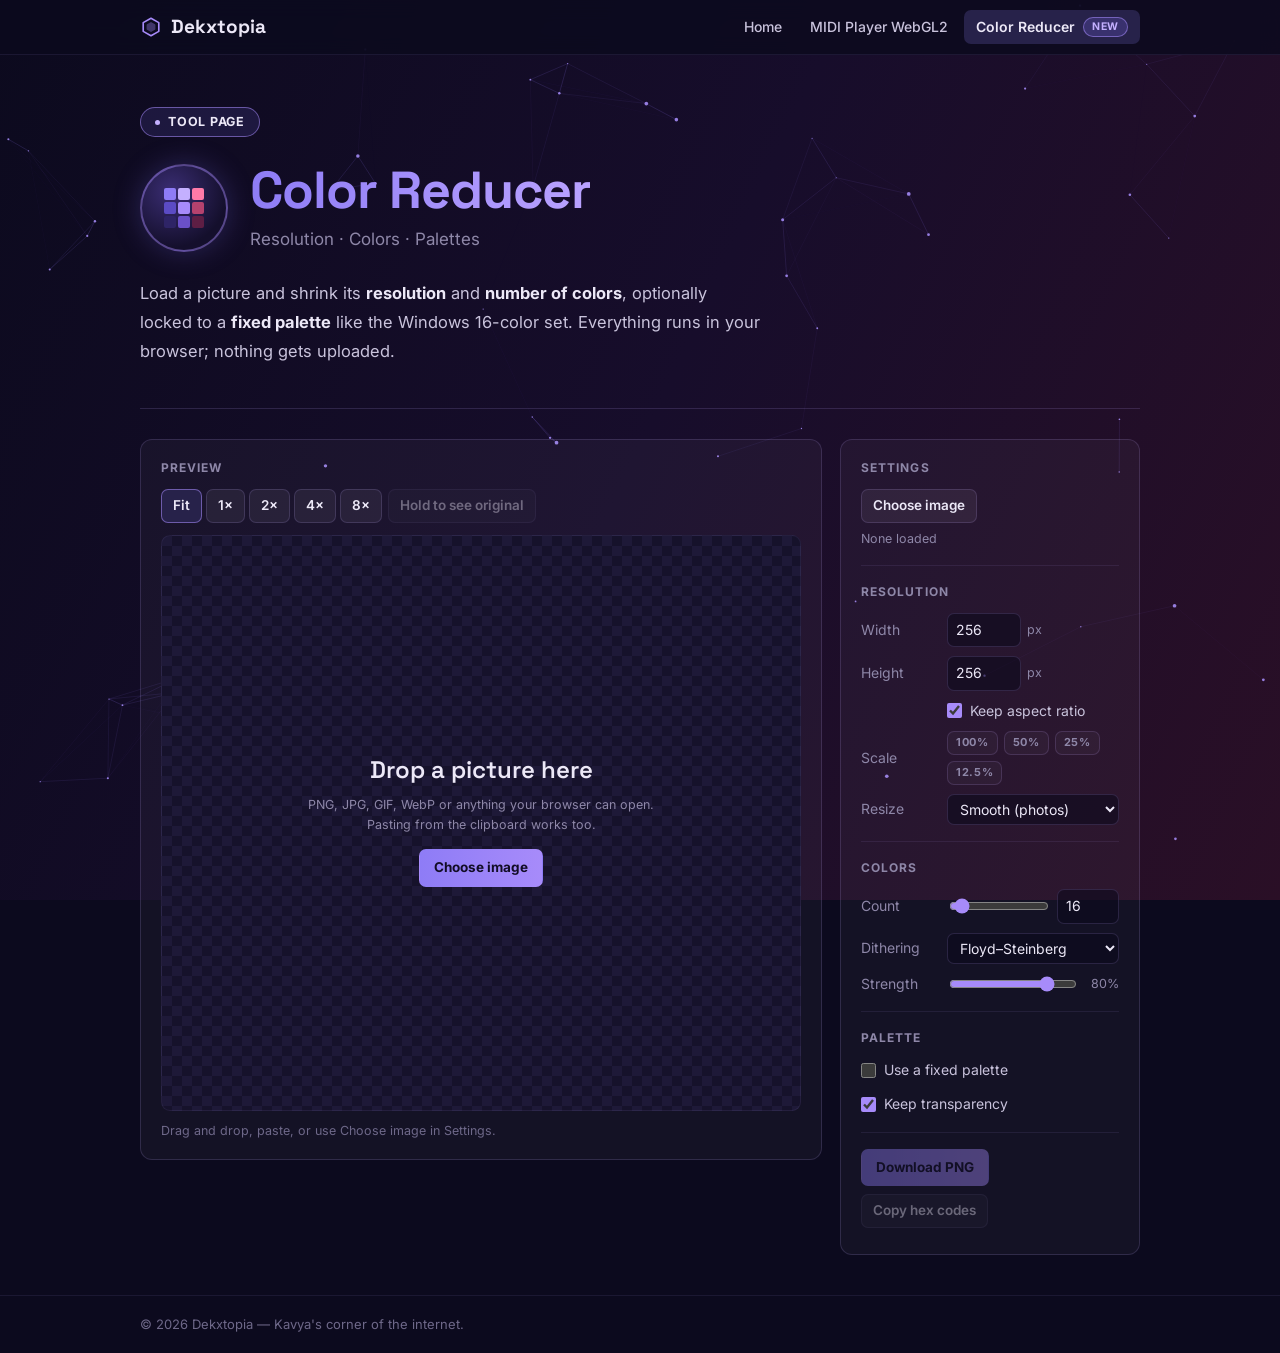
==== color.html @ dd7c1c3f "Add files via upload" ====
<!DOCTYPE html>
<html lang="en">
<head>
<meta charset="utf-8">
<meta name="viewport" content="width=device-width, initial-scale=1, viewport-fit=cover">
<title>Color Reducer — Dekxtopia</title>
<meta name="description" content="Reduce a picture's resolution and number of colors, optionally locked to a fixed palette.">
<link rel="preconnect" href="https://fonts.googleapis.com">
<link rel="preconnect" href="https://fonts.gstatic.com" crossorigin>
<link href="https://fonts.googleapis.com/css2?family=Inter:wght@400;500;600;700&family=Space+Grotesk:wght@500;600;700&display=swap" rel="stylesheet">
<style>
:root{
  --bg-0:#0C0A1E; --bg-1:#170D2B; --bg-2:#2A0F26;
  --card:rgba(255,255,255,.035); --card-hi:rgba(255,255,255,.06);
  --line:rgba(190,170,255,.16); --line-soft:rgba(190,170,255,.09);
  --ink:#ECE8F7; --text:#C9C3DC; --muted:#8E87A8; --faint:#6E6889;
  --accent:#A78BFA; --accent-2:#C4B0FF; --accent-deep:#7C6AF2; --accent-ink:#120D26;
  --pill:#27224A; --field:rgba(10,8,26,.55); --danger:#FF8A9A;
  --chk1:#16122B; --chk2:#1E1938;
  --display:"Space Grotesk",Inter,ui-sans-serif,system-ui,sans-serif;
  --sans:Inter,ui-sans-serif,system-ui,-apple-system,"Segoe UI",Roboto,sans-serif;
  --mono:ui-monospace,SFMono-Regular,Menlo,Consolas,monospace;
  color-scheme:dark;
  box-sizing:border-box;
  padding-top:env(safe-area-inset-top,0px); padding-bottom:env(safe-area-inset-bottom,0px);
}
@media (prefers-color-scheme:dark){:root:not([data-theme="light"]){color-scheme:dark}}
:root[data-theme="dark"]{color-scheme:dark}
*,*::before,*::after{box-sizing:inherit}
html{scroll-padding-top:calc(env(safe-area-inset-top,0px) + 64px);background:var(--bg-0)}
body{margin:0;min-height:100%;color:var(--text);font-family:var(--sans);font-size:15px;line-height:1.6;
  background:linear-gradient(115deg,var(--bg-0) 0%,var(--bg-1) 50%,var(--bg-2) 100%) fixed;background-color:var(--bg-0)}
#sky{position:fixed;inset:0;width:100%;height:100%;pointer-events:none;z-index:0}
a{color:var(--accent);text-decoration:none}
a:hover{color:var(--accent-2)}
:focus-visible{outline:2px solid var(--accent);outline-offset:2px}
[hidden]{display:none!important}

/* header */
.site-header{position:sticky;top:0;z-index:10;background:rgba(12,10,30,.82);backdrop-filter:blur(10px);
  -webkit-backdrop-filter:blur(10px);border-bottom:1px solid var(--line-soft);padding-top:env(safe-area-inset-top,0px)}
.site-header .inner{max-width:1040px;margin:0 auto;padding:10px 20px;display:flex;align-items:center;gap:16px}
.brand{display:flex;align-items:center;gap:9px;font-family:var(--display);font-weight:700;font-size:19px;color:var(--ink)}
.brand:hover{color:var(--ink)}
.brand svg{width:22px;height:22px;color:var(--accent)}
.site-nav{margin-left:auto;display:flex;gap:4px;align-items:center;flex-wrap:wrap;font-size:14px;font-weight:500}
.site-nav a{color:var(--text);padding:6px 12px;border-radius:7px;display:flex;align-items:center;gap:8px}
.site-nav a:hover{color:var(--ink);background:rgba(255,255,255,.04)}
.site-nav a[aria-current="page"]{background:var(--pill);color:var(--ink);font-weight:600}
.new{font-size:10.5px;font-weight:700;letter-spacing:.06em;color:var(--accent-2);border:1px solid rgba(167,139,250,.55);
  background:rgba(124,106,242,.22);border-radius:999px;padding:1px 8px;line-height:1.5}

/* page */
.page{position:relative;z-index:1;max-width:1040px;margin:0 auto;padding:0 20px 40px}
.hero{padding:52px 0 8px}
.badge{display:inline-flex;align-items:center;gap:8px;font-size:12.5px;font-weight:700;letter-spacing:.06em;color:var(--ink);
  border:1px solid rgba(167,139,250,.55);background:rgba(124,106,242,.14);border-radius:999px;padding:4px 14px}
.badge::before{content:"";width:5px;height:5px;border-radius:50%;background:var(--accent-2)}
.hero-row{display:flex;align-items:center;gap:22px;margin-top:26px}
.hero-icon{flex:none;width:88px;height:88px;border-radius:50%;display:grid;place-items:center;
  border:2px solid rgba(167,139,250,.45);background:radial-gradient(circle at 35% 30%,#3a2d73,#140f2c 70%);box-shadow:0 0 28px rgba(124,106,242,.25)}
.hero-icon svg{width:46px;height:46px}
h1{font-family:var(--display);font-weight:700;font-size:clamp(34px,6vw,52px);line-height:1.05;letter-spacing:-.02em;margin:0;
  background:linear-gradient(90deg,#8E7CF6,#B9A2FF);-webkit-background-clip:text;background-clip:text;color:transparent}
.sub{color:var(--muted);font-size:17px;margin-top:8px}
.lead{max-width:62ch;font-size:16.5px;line-height:1.75;margin:26px 0 0;color:var(--text)}
.lead b{color:var(--ink)}
hr.rule{border:0;border-top:1px solid var(--line);margin:34px 0 30px}

.layout{display:grid;grid-template-columns:minmax(0,1fr) 300px;gap:18px;align-items:start}
.col{display:flex;flex-direction:column;gap:18px;min-width:0}
.card{background:var(--card);border:1px solid var(--line);border-radius:12px;padding:18px 20px}
.label{font-size:12px;font-weight:700;letter-spacing:.09em;color:var(--muted);margin:0 0 12px;text-transform:uppercase}
.card .label + .label{margin-top:0}
.sect + .sect{margin-top:16px;padding-top:16px;border-top:1px solid var(--line-soft)}
.field{display:grid;grid-template-columns:78px minmax(0,1fr);gap:8px;align-items:center;font-size:14px}
.field + .field{margin-top:9px}
.field > span:first-child,.field > label:first-child{color:var(--muted)}
.row{display:flex;gap:6px;align-items:center;flex-wrap:wrap}
.small{font-size:12.5px;color:var(--muted)}
.hint{font-size:12.5px;color:var(--muted);margin-top:8px}
.hint.err{color:var(--danger)}

input[type=number],select,textarea{font:inherit;font-size:14px;color:var(--ink);background:var(--field);
  border:1px solid var(--line);border-radius:7px;padding:5px 8px}
input[type=number]{width:74px}
select{width:100%}
select option{background:#1A1533;color:var(--ink)}
textarea{width:100%;min-height:70px;resize:vertical;font-family:var(--mono);font-size:12px;margin-top:8px}
input[type=range]{flex:1;min-width:0;accent-color:var(--accent)}
input[type=checkbox]{accent-color:var(--accent);margin:0;width:15px;height:15px}
input[type=color]{width:42px;height:28px;padding:2px;border:1px solid var(--line);border-radius:7px;background:var(--field)}
.check{display:flex;gap:8px;align-items:center;cursor:pointer;font-size:14px;color:var(--text)}

button{font:inherit;font-size:13.5px;font-weight:600;cursor:pointer;border-radius:7px;border:1px solid var(--line);
  background:var(--card-hi);color:var(--ink);padding:5px 11px;min-height:30px}
button:hover{border-color:rgba(167,139,250,.5);background:rgba(124,106,242,.12)}
button.primary{background:linear-gradient(90deg,#8E7CF6,#A78BFA);border-color:transparent;color:var(--accent-ink);font-weight:700;padding:7px 14px}
button.primary:hover{filter:brightness(1.08)}
button:disabled{opacity:.4;cursor:not-allowed;filter:none}
button[aria-pressed="true"]{background:var(--pill);border-color:rgba(167,139,250,.55)}
.tag{font-size:11px;font-weight:700;letter-spacing:.06em;padding:2px 8px;min-height:24px;color:var(--muted);
  background:rgba(255,255,255,.03)}
.filebtn{position:relative;overflow:hidden;display:inline-block}
.filebtn input{position:absolute;inset:0;opacity:0;cursor:pointer}
.actions{display:flex;gap:8px;flex-wrap:wrap;margin-top:16px;padding-top:16px;border-top:1px solid var(--line-soft)}
.chips{display:flex;flex-wrap:wrap;gap:3px;margin-top:8px}
.chips span{width:12px;height:12px;border-radius:3px;box-shadow:inset 0 0 0 1px rgba(255,255,255,.18)}

/* preview */
.toolbar{display:flex;gap:6px;align-items:center;flex-wrap:wrap;margin-bottom:12px}
.toolbar .spacer{flex:1}
.status{font-size:12.5px;color:var(--muted);display:flex;gap:14px;flex-wrap:wrap}
.status b{color:var(--ink);font-weight:600}
.view{position:relative;height:min(64vh,580px);min-height:280px;overflow:auto;display:flex;border-radius:9px;
  border:1px solid var(--line-soft);background-color:var(--chk2);
  background-image:linear-gradient(45deg,var(--chk1) 25%,transparent 25%,transparent 75%,var(--chk1) 75%),
    linear-gradient(45deg,var(--chk1) 25%,transparent 25%,transparent 75%,var(--chk1) 75%);
  background-size:20px 20px;background-position:0 0,10px 10px}
.view.drag{outline:2px dashed var(--accent);outline-offset:-8px}
.view canvas{margin:auto;display:block;flex:none;image-rendering:pixelated;image-rendering:crisp-edges}
.caption{font-size:12.5px;color:var(--faint);margin-top:10px}
.empty{margin:auto;text-align:center;padding:30px 20px;max-width:420px}
.empty p{margin:0 0 14px}
.empty .big{font-family:var(--display);font-weight:600;font-size:24px;color:var(--ink);margin-bottom:6px}
.busy{position:absolute;top:10px;right:10px;background:rgba(12,10,30,.9);border:1px solid var(--line);border-radius:999px;
  padding:2px 12px;font-size:12.5px;color:var(--ink)}

.strip{display:flex;height:34px;border-radius:7px;overflow:hidden;border:1px solid var(--line)}
.strip i{display:block;min-width:2px;height:100%}
.swatches{display:flex;flex-wrap:wrap;gap:6px;margin-top:12px;max-height:160px;overflow-y:auto}
.swatches button{display:flex;align-items:center;gap:7px;padding:3px 9px 3px 4px;min-height:28px;font-weight:500;
  font-family:var(--mono);font-size:12px;color:var(--text)}
.swatches button span{width:18px;height:18px;border-radius:4px;box-shadow:inset 0 0 0 1px rgba(255,255,255,.18)}
details{margin-top:10px}
summary{cursor:pointer;color:var(--accent);font-size:13.5px}

footer{position:relative;z-index:1;border-top:1px solid var(--line-soft)}
footer .inner{max-width:1040px;margin:0 auto;padding:18px 20px;font-size:13px;color:var(--faint)}

@media (min-width:901px){.settings{position:sticky;top:76px}}
@media (max-width:900px){
  .layout{grid-template-columns:1fr}
  .view{height:54vh}
  .hero{padding-top:36px}
}
@media (max-width:560px){
  .hero-row{gap:14px}
  .hero-icon{width:64px;height:64px}.hero-icon svg{width:34px;height:34px}
  .site-nav a.hide-sm{display:none}
}
</style>
</head>
<body>
<canvas id="sky" aria-hidden="true"></canvas>

<header class="site-header"><div class="inner">
  <a class="brand" href="https://dekx.cc/index.html">
    <svg viewBox="0 0 24 24" fill="none" stroke="currentColor" stroke-width="1.8" stroke-linejoin="round" aria-hidden="true"><path d="M12 2.5 20.5 7.25v9.5L12 21.5 3.5 16.75v-9.5z"/><path d="M12 7.5 15.9 9.75v4.5L12 16.5 8.1 14.25v-4.5z" fill="currentColor" opacity=".35"/></svg>
    Dekxtopia</a>
  <nav class="site-nav" aria-label="Site">
    <a href="https://dekx.cc/index.html">Home</a>
    <a class="hide-sm" href="https://dekx.cc/MPWGL2.html">MIDI Player WebGL2</a>
    <a href="#" aria-current="page">Color Reducer <span class="new">NEW</span></a>
  </nav>
</div></header>

<main class="page">
  <section class="hero">
    <span class="badge">TOOL PAGE</span>
    <div class="hero-row">
      <div class="hero-icon" aria-hidden="true">
        <svg viewBox="0 0 46 46"><rect x="3" y="3" width="12" height="12" rx="2" fill="#8E7CF6"/><rect x="17" y="3" width="12" height="12" rx="2" fill="#C4B0FF"/><rect x="31" y="3" width="12" height="12" rx="2" fill="#FF7AA8"/><rect x="3" y="17" width="12" height="12" rx="2" fill="#5B4BC4"/><rect x="17" y="17" width="12" height="12" rx="2" fill="#A78BFA"/><rect x="31" y="17" width="12" height="12" rx="2" fill="#B5426E"/><rect x="3" y="31" width="12" height="12" rx="2" fill="#2E2466"/><rect x="17" y="31" width="12" height="12" rx="2" fill="#6A50C8"/><rect x="31" y="31" width="12" height="12" rx="2" fill="#5E1E44"/></svg>
      </div>
      <div>
        <h1>Color Reducer</h1>
        <div class="sub">Resolution · Colors · Palettes</div>
      </div>
    </div>
    <p class="lead">Load a picture and shrink its <b>resolution</b> and <b>number of colors</b>, optionally locked to a <b>fixed palette</b> like the Windows 16-color set. Everything runs in your browser; nothing gets uploaded.</p>
  </section>
  <hr class="rule">

  <div class="layout">
    <div class="col">
      <section class="card">
        <p class="label">Preview</p>
        <div class="toolbar">
          <div id="zoomBtns" style="display:flex;gap:4px;flex-wrap:wrap">
            <button type="button" data-z="fit" aria-pressed="true">Fit</button>
            <button type="button" data-z="1" aria-pressed="false">1×</button>
            <button type="button" data-z="2" aria-pressed="false">2×</button>
            <button type="button" data-z="4" aria-pressed="false">4×</button>
            <button type="button" data-z="8" aria-pressed="false">8×</button>
          </div>
          <button type="button" id="compare" disabled>Hold to see original</button>
          <span class="spacer"></span>
          <div class="status" id="status" aria-live="polite"></div>
        </div>
        <div class="view" id="view">
          <div class="empty" id="empty">
            <p class="big">Drop a picture here</p>
            <p class="small">PNG, JPG, GIF, WebP or anything your browser can open. Pasting from the clipboard works too.</p>
            <span class="filebtn"><button class="primary" type="button" tabindex="-1">Choose image</button><input id="file2" type="file" accept="image/*" aria-label="Choose image"></span>
          </div>
          <canvas id="out" hidden></canvas>
          <canvas id="orig" hidden></canvas>
          <div class="busy" id="busy" hidden>Working…</div>
        </div>
        <div class="caption">Drag and drop, paste, or use Choose image in Settings.</div>
      </section>

      <section class="card" id="band" hidden>
        <p class="label">Palette used</p>
        <div class="strip" id="strip"></div>
        <p class="small" style="margin:8px 0 0">Bar widths show how much of the picture each color covers. Click a color to copy it.</p>
        <div class="swatches" id="swatches"></div>
        <details><summary>Hex list</summary><textarea id="hexOut" readonly></textarea></details>
      </section>
    </div>

    <aside class="card settings" aria-label="Settings">
      <p class="label">Settings</p>
      <div class="sect">
        <div class="row">
          <span class="filebtn"><button type="button" tabindex="-1">Choose image</button><input id="file" type="file" accept="image/*" aria-label="Choose image"></span>
        </div>
        <div class="small" id="srcInfo" style="margin-top:6px">None loaded</div>
      </div>

      <div class="sect">
        <p class="label">Resolution</p>
        <div class="field"><label for="w">Width</label><div class="row"><input id="w" type="number" min="1" max="4096" value="256"><span class="small">px</span></div></div>
        <div class="field"><label for="h">Height</label><div class="row"><input id="h" type="number" min="1" max="4096" value="256"><span class="small">px</span></div></div>
        <div class="field"><span></span><label class="check"><input id="lock" type="checkbox" checked>Keep aspect ratio</label></div>
        <div class="field"><span>Scale</span><div class="row" id="scaleBtns">
          <button class="tag" type="button" data-s="1">100%</button><button class="tag" type="button" data-s="0.5">50%</button>
          <button class="tag" type="button" data-s="0.25">25%</button><button class="tag" type="button" data-s="0.125">12.5%</button></div></div>
        <div class="field"><label for="resize">Resize</label><select id="resize">
          <option value="smooth">Smooth (photos)</option>
          <option value="nearest">Nearest pixel (pixel art)</option></select></div>
      </div>

      <div class="sect">
        <p class="label">Colors</p>
        <div class="field"><label for="n">Count</label><div class="row">
          <input id="nRange" type="range" min="2" max="256" value="16" aria-label="Number of colors">
          <input id="n" type="number" min="2" max="256" value="16" style="width:62px"></div></div>
        <div class="field"><label for="dither">Dithering</label><select id="dither">
          <option value="none">None</option>
          <option value="fs" selected>Floyd–Steinberg</option>
          <option value="atkinson">Atkinson</option>
          <option value="bayer4">Ordered 4×4</option>
          <option value="bayer8">Ordered 8×8</option></select></div>
        <div class="field" id="strengthRow"><label for="strength">Strength</label><div class="row">
          <input id="strength" type="range" min="0" max="100" value="80">
          <span class="small" id="strengthVal" style="width:34px;text-align:right">80%</span></div></div>
      </div>

      <div class="sect">
        <p class="label">Palette</p>
        <label class="check"><input id="usePal" type="checkbox">Use a fixed palette</label>
        <div id="palBox" hidden style="margin-top:10px">
          <select id="preset" aria-label="Palette"></select>
          <textarea id="custom" hidden placeholder="Paste hex colors, e.g. #000000 #FF0000 #FFFFFF" aria-label="Custom palette hex colors"></textarea>
          <div class="chips" id="presetChips"></div>
          <div class="hint" id="palHint"></div>
        </div>
        <div style="margin-top:12px"><label class="check"><input id="keepAlpha" type="checkbox" checked>Keep transparency</label></div>
        <div class="row" id="bgRow" hidden style="margin-top:8px"><label for="bg" class="small">Fill with</label><input id="bg" type="color" value="#ffffff"></div>
      </div>

      <div class="actions">
        <button class="primary" id="save" type="button" disabled>Download PNG</button>
        <button id="copyHex" type="button" disabled>Copy hex codes</button>
      </div>
      <div class="hint" id="saveHint" aria-live="polite"></div>
    </aside>
  </div>
</main>

<footer><div class="inner">© 2026 Dekxtopia — Kavya's corner of the internet.</div></footer>

<script>
(function(){
  const c=document.getElementById("sky"),x=c.getContext("2d");
  const still=window.matchMedia&&matchMedia("(prefers-reduced-motion: reduce)").matches;
  let W=0,H=0,dpr=1,pts=[];
  function size(){
    dpr=Math.min(2,window.devicePixelRatio||1);W=innerWidth;H=innerHeight;
    c.width=W*dpr;c.height=H*dpr;x.setTransform(dpr,0,0,dpr,0,0);
    const n=Math.round(Math.min(90,W*H/16000));
    pts=Array.from({length:n},()=>({x:Math.random()*W,y:Math.random()*H,vx:(Math.random()-.5)*.18,vy:(Math.random()-.5)*.18,r:Math.random()*1.4+.5}));
  }
  function draw(){
    x.clearRect(0,0,W,H);
    const L=140;
    for(let i=0;i<pts.length;i++){const a=pts[i];
      for(let j=i+1;j<pts.length;j++){const b=pts[j],dx=a.x-b.x,dy=a.y-b.y,d=Math.hypot(dx,dy);
        if(d<L){x.strokeStyle=`rgba(150,125,255,${(1-d/L)*.28})`;x.lineWidth=.7;x.beginPath();x.moveTo(a.x,a.y);x.lineTo(b.x,b.y);x.stroke()}}}
    for(const p of pts){x.fillStyle="rgba(170,145,255,.85)";x.beginPath();x.arc(p.x,p.y,p.r,0,Math.PI*2);x.fill()}
  }
  let looping=false;
  function start(){if(!looping){looping=true;requestAnimationFrame(tick)}}
  function tick(){
    if(document.hidden){looping=false;return}
    for(const p of pts){p.x+=p.vx;p.y+=p.vy;if(p.x<-10)p.x=W+10;if(p.x>W+10)p.x=-10;if(p.y<-10)p.y=H+10;if(p.y>H+10)p.y=-10}
    draw();requestAnimationFrame(tick);
  }
  size();
  addEventListener("resize",()=>{size();if(still)draw()});
  if(still)draw();else{start();document.addEventListener("visibilitychange",()=>{if(!document.hidden)start()})}
})();
</script>
<script>
(function(){
"use strict";
const $=id=>document.getElementById(id);

/* ---------- Palettes ---------- */
const hexList=s=>s.trim().split(/\s+/);
const gen=f=>{const a=[];f(a);return a};
const toHex=(r,g,b)=>"#"+[r,g,b].map(v=>Math.round(v).toString(16).padStart(2,"0")).join("").toUpperCase();
const PRESETS=[
 ["win16","Windows 16-color (VGA)",hexList("000000 800000 008000 808000 000080 800080 008080 C0C0C0 808080 FF0000 00FF00 FFFF00 0000FF FF00FF 00FFFF FFFFFF")],
 ["win20","Windows 20 system colors",hexList("000000 800000 008000 808000 000080 800080 008080 C0C0C0 C0DCC0 A6CAF0 FFFBF0 A0A0A4 808080 FF0000 00FF00 FFFF00 0000FF FF00FF 00FFFF FFFFFF")],
 ["web","Web-safe 216",gen(a=>{for(let r=0;r<6;r++)for(let g=0;g<6;g++)for(let b=0;b<6;b++)a.push(toHex(r*51,g*51,b*51))})],
 ["rgb332","8-bit RGB 3-3-2 (256)",gen(a=>{for(let r=0;r<8;r++)for(let g=0;g<8;g++)for(let b=0;b<4;b++)a.push(toHex(r*255/7,g*255/7,b*85))})],
 ["cga","CGA / EGA 16",hexList("000000 0000AA 00AA00 00AAAA AA0000 AA00AA AA5500 AAAAAA 555555 5555FF 55FF55 55FFFF FF5555 FF55FF FFFF55 FFFFFF")],
 ["c64","Commodore 64",hexList("000000 FFFFFF 68372B 70A4B2 6F3D86 588D43 352879 B8C76F 6F4F25 433900 9A6759 444444 6C6C6C 9AD284 6C5EB5 959595")],
 ["pico8","PICO-8",hexList("000000 1D2B53 7E2553 008751 AB5236 5F574F C2C3C7 FFF1E8 FF004D FFA300 FFEC27 00E436 29ADFF 83769C FF77A8 FFCCAA")],
 ["gb","Game Boy green",hexList("0F380F 306230 8BAC0F 9BBC0F")],
 ["gray","Grayscale (256 levels)",gen(a=>{for(let i=0;i<256;i++)a.push(toHex(i,i,i))})],
 ["bw","Black and white",hexList("000000 FFFFFF")],
 ["custom","Custom…",null]
];
const presetSel=$("preset");
PRESETS.forEach(([id,name])=>{const o=document.createElement("option");o.value=id;o.textContent=name;presetSel.appendChild(o)});

function parseHexes(text){
  const out=[],seen=new Set();
  const re=/#?\b([0-9a-f]{6}|[0-9a-f]{3})\b/gi;let m;
  while((m=re.exec(text))){
    let h=m[1];if(h.length===3)h=h.split("").map(c=>c+c).join("");
    h=h.toUpperCase();if(!seen.has(h)){seen.add(h);out.push(h)}
  }
  return out;
}
function currentFixed(){
  const id=presetSel.value;
  if(id==="custom")return parseHexes($("custom").value);
  const p=PRESETS.find(x=>x[0]===id);return p[2].map(h=>h.replace("#","").toUpperCase());
}

/* ---------- State ---------- */
let src=null;            // {bmp, w, h, name}
let result=null;         // {canvas, pal:[{hex,count}], name}
let zoom="fit";
let timer=0, running=false, pending=false;

/* ---------- Image loading ---------- */
async function loadFile(file){
  if(!file)return;
  if(file.type && !file.type.startsWith("image/")){setStatusText("That file isn't an image. Choose a PNG, JPG, GIF or WebP.");return}
  let bmp=null;
  try{bmp=await createImageBitmap(file)}catch(e){
    try{bmp=await new Promise((res,rej)=>{const fr=new FileReader();fr.onload=()=>{const im=new Image();im.onload=()=>res(im);im.onerror=rej;im.src=fr.result};fr.onerror=rej;fr.readAsDataURL(file)})}
    catch(e2){setStatusText("This image couldn't be opened. Try saving it as PNG or JPG first.");return}
  }
  const w=bmp.width||bmp.naturalWidth,h=bmp.height||bmp.naturalHeight;
  src={bmp,w,h,name:(file.name||"image").replace(/\.[^.]+$/,"")};
  $("srcInfo").textContent=`${file.name||"Pasted image"} (${w}×${h})`;
  // default size: original, capped
  let s=Math.min(1,4096/Math.max(w,h),Math.sqrt(16e6/(w*h)));
  $("w").value=Math.max(1,Math.round(w*s));$("h").value=Math.max(1,Math.round(h*s));
  $("empty").hidden=true;
  schedule(0);
}
$("file").addEventListener("change",e=>loadFile(e.target.files[0]));
$("file2").addEventListener("change",e=>loadFile(e.target.files[0]));
const view=$("view");
["dragenter","dragover"].forEach(t=>view.addEventListener(t,e=>{e.preventDefault();view.classList.add("drag")}));
["dragleave","drop"].forEach(t=>view.addEventListener(t,e=>{e.preventDefault();view.classList.remove("drag")}));
view.addEventListener("drop",e=>{const f=e.dataTransfer&&e.dataTransfer.files[0];if(f)loadFile(f)});
window.addEventListener("paste",e=>{
  const items=e.clipboardData?e.clipboardData.items:[];
  for(const it of items){if(it.type.startsWith("image/")){loadFile(it.getAsFile());e.preventDefault();return}}
});

/* ---------- Controls ---------- */
const W=$("w"),H=$("h"),lock=$("lock");
const clampDim=v=>Math.max(1,Math.min(4096,Math.round(+v||1)));
W.addEventListener("input",()=>{if(lock.checked&&src)H.value=clampDim(+W.value*src.h/src.w);schedule()});
H.addEventListener("input",()=>{if(lock.checked&&src)W.value=clampDim(+H.value*src.w/src.h);schedule()});
$("scaleBtns").addEventListener("click",e=>{
  const s=e.target.dataset&&e.target.dataset.s;if(!s||!src)return;
  W.value=clampDim(src.w*s);H.value=clampDim(src.h*s);schedule(0);
});
$("nRange").addEventListener("input",()=>{$("n").value=$("nRange").value;schedule()});
$("n").addEventListener("input",()=>{$("nRange").value=$("n").value;schedule()});
$("strength").addEventListener("input",()=>{$("strengthVal").textContent=$("strength").value+"%";schedule()});
$("dither").addEventListener("change",()=>{$("strengthRow").hidden=$("dither").value==="none";schedule(0)});
$("usePal").addEventListener("change",()=>{$("palBox").hidden=!$("usePal").checked;updatePalUI();schedule(0)});
presetSel.addEventListener("change",()=>{updatePalUI();schedule(0)});
$("custom").addEventListener("input",()=>{updatePalUI();schedule()});
$("keepAlpha").addEventListener("change",()=>{$("bgRow").hidden=$("keepAlpha").checked;schedule(0)});
$("bg").addEventListener("input",()=>schedule());
["resize","lock"].forEach(id=>$(id).addEventListener("change",()=>schedule(0)));

function updatePalUI(){
  $("custom").hidden=presetSel.value!=="custom";
  const fx=currentFixed();
  const chips=$("presetChips");chips.innerHTML="";
  fx.slice(0,256).forEach(h=>{const s=document.createElement("span");s.style.background="#"+h;s.title="#"+h;chips.appendChild(s)});
  const n=+$("n").value,hint=$("palHint");
  hint.classList.toggle("err",fx.length<2);
  if(fx.length<2)hint.textContent="Add at least 2 hex colors.";
  else if(n>=fx.length)hint.textContent=`${fx.length} colors. Raise or lower the color count to use only the best-fitting ones.`;
  else hint.textContent=`${fx.length} colors; the ${n} that fit your picture best are used.`;
}
$("n").addEventListener("input",()=>{if($("usePal").checked)updatePalUI()});
$("nRange").addEventListener("input",()=>{if($("usePal").checked)updatePalUI()});

$("zoomBtns").addEventListener("click",e=>{
  const z=e.target.dataset&&e.target.dataset.z;if(!z)return;zoom=z;
  [...$("zoomBtns").children].forEach(b=>b.setAttribute("aria-pressed",String(b.dataset.z===z)));
  applyZoom();
});
window.addEventListener("resize",()=>{if(zoom==="fit")applyZoom()});

const cmp=$("compare");
const showOrig=on=>{if(!result)return;$("orig").hidden=!on;$("out").hidden=on;cmp.setAttribute("aria-pressed",String(on))};
cmp.addEventListener("pointerdown",e=>{e.preventDefault();cmp.setPointerCapture&&cmp.setPointerCapture(e.pointerId);showOrig(true)});
["pointerup","pointercancel","lostpointercapture"].forEach(t=>cmp.addEventListener(t,()=>showOrig(false)));
cmp.addEventListener("keydown",e=>{if(e.key===" "||e.key==="Enter"){e.preventDefault();showOrig(true)}});
cmp.addEventListener("keyup",()=>showOrig(false));
cmp.addEventListener("blur",()=>showOrig(false));

function schedule(delay=180){
  if(!src)return;
  clearTimeout(timer);timer=setTimeout(run,delay);
}
async function run(){
  if(running){pending=true;return}
  running=true;$("busy").hidden=false;
  await new Promise(r=>requestAnimationFrame(()=>setTimeout(r,0)));
  try{processImage()}catch(err){console.error(err);setStatusText("Something went wrong processing this image: "+err.message)}
  $("busy").hidden=true;running=false;
  if(pending){pending=false;run()}
}

/* ---------- Color math ---------- */
function nearest(P,K,r,g,b){
  let best=0,bd=Infinity;
  for(let j=0,o=0;j<K;j++,o+=3){
    const pr=P[o],pg=P[o+1],pb=P[o+2];
    const rm=(r+pr)*0.5,dr=r-pr,dg=g-pg,db=b-pb;
    const d=(2+rm/256)*dr*dr+4*dg*dg+(2+(255-rm)/256)*db*db;
    if(d<bd){bd=d;best=j}
  }
  return best;
}

function buildHist(d,N){
  const BINS=262144;
  const cnt=new Uint32Array(BINS),sr=new Float64Array(BINS),sg=new Float64Array(BINS),sb=new Float64Array(BINS);
  let exact=new Map(),total=0;
  for(let i=0;i<d.length;i+=4){
    if(d[i+3]<128)continue;
    const r=d[i],g=d[i+1],b=d[i+2];
    const k=((r>>2)<<12)|((g>>2)<<6)|(b>>2);
    cnt[k]++;sr[k]+=r;sg[k]+=g;sb[k]+=b;total++;
    if(exact){const ek=(r<<16)|(g<<8)|b;exact.set(ek,(exact.get(ek)||0)+1);if(exact.size>N)exact=null}
  }
  let nb=0;for(let k=0;k<BINS;k++)if(cnt[k])nb++;
  const R=new Float32Array(nb),G=new Float32Array(nb),B=new Float32Array(nb),Wt=new Float32Array(nb);
  for(let k=0,i=0;k<BINS;k++){const c=cnt[k];if(c){R[i]=sr[k]/c;G[i]=sg[k]/c;B[i]=sb[k]/c;Wt[i]=c;i++}}
  return {nb,R,G,B,Wt,total,exact:exact?[...exact.keys()].map(k=>[k>>16,(k>>8)&255,k&255]):null};
}

function makeBox(idx,h){
  let mn=[255,255,255],mx=[0,0,0],w=0;
  for(const i of idx){
    const v=[h.R[i],h.G[i],h.B[i]];
    for(let c=0;c<3;c++){if(v[c]<mn[c])mn[c]=v[c];if(v[c]>mx[c])mx[c]=v[c]}
    w+=h.Wt[i];
  }
  const rng=[(mx[0]-mn[0])*1.0,(mx[1]-mn[1])*1.2,(mx[2]-mn[2])*0.9];
  let ch=0;if(rng[1]>rng[ch])ch=1;if(rng[2]>rng[ch])ch=2;
  return {idx,w,ch,range:rng[ch]};
}
function medianCut(h,N){
  const all=new Array(h.nb);for(let i=0;i<h.nb;i++)all[i]=i;
  const boxes=[makeBox(all,h)];
  const chan=[h.R,h.G,h.B];
  while(boxes.length<N){
    let bi=-1,bs=0;
    for(let i=0;i<boxes.length;i++){const b=boxes[i];if(b.idx.length<2)continue;const s=b.range*Math.sqrt(b.w);if(s>bs){bs=s;bi=i}}
    if(bi<0)break;
    const b=boxes[bi],A=chan[b.ch];
    b.idx.sort((x,y)=>A[x]-A[y]);
    let acc=0,half=b.w/2,s=1;
    for(let i=0;i<b.idx.length;i++){acc+=h.Wt[b.idx[i]];if(acc>=half){s=i+1;break}}
    s=Math.max(1,Math.min(b.idx.length-1,s));
    boxes.splice(bi,1,makeBox(b.idx.slice(0,s),h),makeBox(b.idx.slice(s),h));
  }
  const P=new Float32Array(boxes.length*3);
  boxes.forEach((b,j)=>{let r=0,g=0,bl=0;for(const i of b.idx){const w=h.Wt[i];r+=h.R[i]*w;g+=h.G[i]*w;bl+=h.B[i]*w}P[j*3]=r/b.w;P[j*3+1]=g/b.w;P[j*3+2]=bl/b.w});
  return P;
}
function kmeans(h,P,iters){
  const K=P.length/3;
  for(let it=0;it<iters;it++){
    const s=new Float64Array(K*4);
    for(let i=0;i<h.nb;i++){const j=nearest(P,K,h.R[i],h.G[i],h.B[i]),w=h.Wt[i];s[j*4]+=h.R[i]*w;s[j*4+1]+=h.G[i]*w;s[j*4+2]+=h.B[i]*w;s[j*4+3]+=w}
    for(let j=0;j<K;j++){const w=s[j*4+3];if(w>0){P[j*3]=s[j*4]/w;P[j*3+1]=s[j*4+1]/w;P[j*3+2]=s[j*4+2]/w}}
  }
  return P;
}
function autoPalette(h,N){
  if(h.exact){const P=new Float32Array(h.exact.length*3);h.exact.forEach((c,j)=>{P[j*3]=c[0];P[j*3+1]=c[1];P[j*3+2]=c[2]});return P}
  const P=kmeans(h,medianCut(h,N),h.nb>60000?3:5);
  for(let i=0;i<P.length;i++)P[i]=Math.round(P[i]);
  return P;
}
function fixedPalette(h,hexes,N){
  const F=new Float32Array(hexes.length*3);
  hexes.forEach((x,j)=>{const v=parseInt(x,16);F[j*3]=v>>16;F[j*3+1]=(v>>8)&255;F[j*3+2]=v&255});
  const FK=hexes.length;
  if(N>=FK||h.nb===0)return F;
  // weight each palette entry by how much of the picture lands on it,
  // then cluster those entries and keep one representative per cluster
  const use=new Float64Array(FK);
  for(let i=0;i<h.nb;i++)use[nearest(F,FK,h.R[i],h.G[i],h.B[i])]+=h.Wt[i];
  const live=[];for(let j=0;j<FK;j++)if(use[j]>0)live.push(j);
  const chosen=new Set();
  if(live.length<=N)live.forEach(j=>chosen.add(j));
  else{
    const L=live.length,LP=new Float32Array(L*3);
    const hp={nb:L,R:new Float32Array(L),G:new Float32Array(L),B:new Float32Array(L),Wt:new Float32Array(L),exact:null};
    live.forEach((j,k)=>{hp.R[k]=LP[k*3]=F[j*3];hp.G[k]=LP[k*3+1]=F[j*3+1];hp.B[k]=LP[k*3+2]=F[j*3+2];hp.Wt[k]=use[j]});
    const C=kmeans(hp,medianCut(hp,N),6);
    for(let c=0;c<C.length/3;c++)chosen.add(live[nearest(LP,L,C[c*3],C[c*3+1],C[c*3+2])]);
  }
  if(chosen.size<N){
    const order=[...use.keys()].sort((a,b)=>use[b]-use[a]);
    for(const j of order){if(chosen.size>=N)break;chosen.add(j)}
  }
  const ids=[...chosen],P=new Float32Array(ids.length*3);
  ids.forEach((j,k)=>{P[k*3]=F[j*3];P[k*3+1]=F[j*3+1];P[k*3+2]=F[j*3+2]});
  return P;
}

function bayer(n){
  let m=[[0]];
  while(m.length<n){const s=m.length,M=[];for(let y=0;y<s*2;y++){const row=[];for(let x=0;x<s*2;x++){const q=[0,2,3,1][(y>=s?2:0)+(x>=s?1:0)];row.push(m[y%s][x%s]*4+q)}M.push(row)}m=M}
  return m;
}
const KERNELS={
  fs:[[1,0,7/16],[-1,1,3/16],[0,1,5/16],[1,1,1/16]],
  atkinson:[[1,0,1/8],[2,0,1/8],[-1,1,1/8],[0,1,1/8],[1,1,1/8],[0,2,1/8]]
};

function mapPixels(d,w,h,P,mode,strength){
  const K=P.length/3,out=new Uint8ClampedArray(d.length),used=new Uint32Array(K);
  let lookup;
  if(mode==="none"){
    const cache=new Map();
    lookup=(r,g,b)=>{const k=(r<<16)|(g<<8)|b;let j=cache.get(k);if(j===undefined){j=nearest(P,K,r,g,b);cache.set(k,j)}return j};
  }else{
    const t=new Int16Array(262144).fill(-1);
    lookup=(r,g,b)=>{const k=((r>>2)<<12)|((g>>2)<<6)|(b>>2);let j=t[k];if(j<0){j=nearest(P,K,(r&252)|2,(g&252)|2,(b&252)|2);t[k]=j}return j};
  }
  const put=(i,j)=>{out[i]=P[j*3];out[i+1]=P[j*3+1];out[i+2]=P[j*3+2];out[i+3]=255;used[j]++};

  if(mode==="none"){
    for(let i=0;i<d.length;i+=4){if(d[i+3]<128)continue;put(i,lookup(d[i],d[i+1],d[i+2]))}
  }else if(mode==="bayer4"||mode==="bayer8"){
    const n=mode==="bayer4"?4:8,M=bayer(n),nn=n*n;
    const spread=(255/Math.max(1,Math.cbrt(K)-0.5))*strength;
    for(let y=0;y<h;y++)for(let x=0;x<w;x++){
      const i=(y*w+x)*4;if(d[i+3]<128)continue;
      const o=((M[y%n][x%n]+0.5)/nn-0.5)*spread;
      const r=Math.max(0,Math.min(255,d[i]+o|0)),g=Math.max(0,Math.min(255,d[i+1]+o|0)),b=Math.max(0,Math.min(255,d[i+2]+o|0));
      put(i,lookup(r,g,b));
    }
  }else{
    const ker=KERNELS[mode],RW=(w+4)*3;
    let rows=[new Float32Array(RW),new Float32Array(RW),new Float32Array(RW)];
    for(let y=0;y<h;y++){
      const ltr=(y&1)===0,cur=rows[0];
      for(let s=0;s<w;s++){
        const x=ltr?s:w-1-s,i=(y*w+x)*4,e=(x+2)*3;
        if(d[i+3]<128)continue;
        const r=Math.max(0,Math.min(255,d[i]+cur[e])),g=Math.max(0,Math.min(255,d[i+1]+cur[e+1])),b=Math.max(0,Math.min(255,d[i+2]+cur[e+2]));
        const j=lookup(r|0,g|0,b|0);put(i,j);
        const er=(r-P[j*3])*strength,eg=(g-P[j*3+1])*strength,eb=(b-P[j*3+2])*strength;
        for(const [dx,dy,f] of ker){
          const xx=x+(ltr?dx:-dx);if(xx<0||xx>=w)continue;
          const row=rows[dy],o=(xx+2)*3;row[o]+=er*f;row[o+1]+=eg*f;row[o+2]+=eb*f;
        }
      }
      const r0=rows[0];r0.fill(0);rows=[rows[1],rows[2],r0];
    }
  }
  return {out,used};
}

/* ---------- Pipeline ---------- */
function drawResized(bmp,sw,sh,tw,th,smooth,keepAlpha,bg){
  let cur=bmp,cw=sw,ch=sh;
  if(smooth){ // step down by halves for clean large reductions
    while(cw/2>=tw&&ch/2>=th){
      const nw=Math.max(tw,Math.round(cw/2)),nh=Math.max(th,Math.round(ch/2));
      const c=document.createElement("canvas");c.width=nw;c.height=nh;
      const x=c.getContext("2d");x.imageSmoothingEnabled=true;x.imageSmoothingQuality="high";x.drawImage(cur,0,0,nw,nh);
      cur=c;cw=nw;ch=nh;
    }
  }
  const c=document.createElement("canvas");c.width=tw;c.height=th;
  const x=c.getContext("2d",{willReadFrequently:true});
  if(!keepAlpha){x.fillStyle=bg;x.fillRect(0,0,tw,th)}
  x.imageSmoothingEnabled=smooth;x.imageSmoothingQuality="high";
  x.drawImage(cur,0,0,tw,th);
  return c;
}

function processImage(){
  const t0=performance.now();
  const tw=clampDim(W.value),th=clampDim(H.value);
  if(tw*th>16e6){setStatusText("That's over 16 megapixels. Pick a smaller size.");return}
  let N=Math.max(2,Math.min(256,Math.round(+$("n").value||16)));
  const keepAlpha=$("keepAlpha").checked;
  const smooth=$("resize").value==="smooth";
  const base=drawResized(src.bmp,src.w,src.h,tw,th,smooth,keepAlpha,$("bg").value);
  const id=base.getContext("2d").getImageData(0,0,tw,th),d=id.data;

  // pixels that end up partly transparent become fully clear or fully solid
  const hist=buildHist(d,N);
  let P;
  if($("usePal").checked){
    const fx=currentFixed();
    if(fx.length<2){setStatusText("Add at least 2 hex colors to the custom palette.");return}
    P=fixedPalette(hist,fx,N);
  }else P=autoPalette(hist,N);

  const mode=$("dither").value,strength=+$("strength").value/100;
  const {out,used}=hist.total?mapPixels(d,tw,th,P,mode,strength):{out:new Uint8ClampedArray(d.length),used:new Uint32Array(0)};

  const oc=$("out");oc.width=tw;oc.height=th;
  oc.getContext("2d").putImageData(new ImageData(out,tw,th),0,0);
  const og=$("orig");og.width=tw;og.height=th;
  const ogx=og.getContext("2d");ogx.clearRect(0,0,tw,th);ogx.drawImage(base,0,0);

  const pal=[];for(let j=0;j<used.length;j++)if(used[j])pal.push({hex:toHex(P[j*3],P[j*3+1],P[j*3+2]),count:used[j]});
  pal.sort((a,b)=>b.count-a.count);
  result={canvas:oc,pal,name:src.name};
  oc.hidden=false;$("orig").hidden=true;$("band").hidden=false;
  $("save").disabled=false;$("copyHex").disabled=pal.length===0;cmp.disabled=false;
  renderPalette(pal,hist.total);applyZoom();
  const ms=Math.round(performance.now()-t0);
  setStatus([["Size",`${tw}×${th}`],["Colors used",pal.length],["Time",ms+" ms"]]);
}

function renderPalette(pal,total){
  const strip=$("strip"),sw=$("swatches");strip.innerHTML="";sw.innerHTML="";
  pal.forEach(p=>{
    const i=document.createElement("i");i.style.background=p.hex;i.style.flex=String(p.count);i.title=`${p.hex}  ${(p.count/total*100).toFixed(1)}%`;strip.appendChild(i);
    const b=document.createElement("button");b.type="button";b.title="Copy "+p.hex;
    const s=document.createElement("span");s.style.background=p.hex;b.appendChild(s);b.appendChild(document.createTextNode(p.hex));
    b.addEventListener("click",()=>copyText(p.hex,`Copied ${p.hex}`));
    sw.appendChild(b);
  });
  $("hexOut").value=pal.map(p=>p.hex).join("\n");
}

function applyZoom(){
  if(!result)return;
  const tw=result.canvas.width,th=result.canvas.height;let s;
  if(zoom==="fit"){const r=view.getBoundingClientRect();s=Math.min((r.width-32)/tw,(r.height-32)/th);if(!(s>0))s=1;if(s>1)s=Math.max(1,Math.floor(s))}
  else s=+zoom;
  for(const c of [$("out"),$("orig")]){c.style.width=tw*s+"px";c.style.height=th*s+"px"}
}

function setStatus(pairs){
  const el=$("status");el.innerHTML="";
  pairs.forEach(([k,v])=>{const s=document.createElement("span");s.append(k+" ");const b=document.createElement("b");b.textContent=v;s.appendChild(b);el.appendChild(s)});
}
function setStatusText(t){$("status").textContent=t}

/* ---------- Saving ---------- */
let downloads=null;
(async()=>{try{if(window.claude&&window.claude.use)downloads=await window.claude.use("downloads")}catch(e){}})();

$("save").addEventListener("click",()=>{
  if(!result)return;
  const hint=$("saveHint");hint.classList.remove("err");
  result.canvas.toBlob(async blob=>{
    const n=result.pal.length;
    const filename=`${result.name}-${result.canvas.width}x${result.canvas.height}-${n}c.png`;
    if(downloads){
      try{await downloads.save({filename,data:blob});hint.textContent="Saved "+filename}
      catch(e){hint.textContent=e&&e.code==="declined"?"Download cancelled.":"Download isn't available here. Right-click or long-press the picture to save it.";}
      return;
    }
    try{
      const a=document.createElement("a");a.href=URL.createObjectURL(blob);a.download=filename;document.body.appendChild(a);a.click();a.remove();
      setTimeout(()=>URL.revokeObjectURL(a.href),5000);
      hint.textContent="If nothing downloaded, right-click or long-press the picture and save it.";
    }catch(e){hint.textContent="Right-click or long-press the picture to save it."}
  },"image/png");
});

async function copyText(t,msg){
  const hint=$("saveHint");
  try{await navigator.clipboard.writeText(t);hint.textContent=msg}
  catch(e){const ta=$("hexOut");ta.closest("details").open=true;ta.focus();ta.select();hint.textContent="Copy from the hex list below the picture."}
}
$("copyHex").addEventListener("click",()=>{if(result)copyText(result.pal.map(p=>p.hex).join("\n"),`Copied ${result.pal.length} hex codes`)});

updatePalUI();
})();
</script>
</body>
</html>
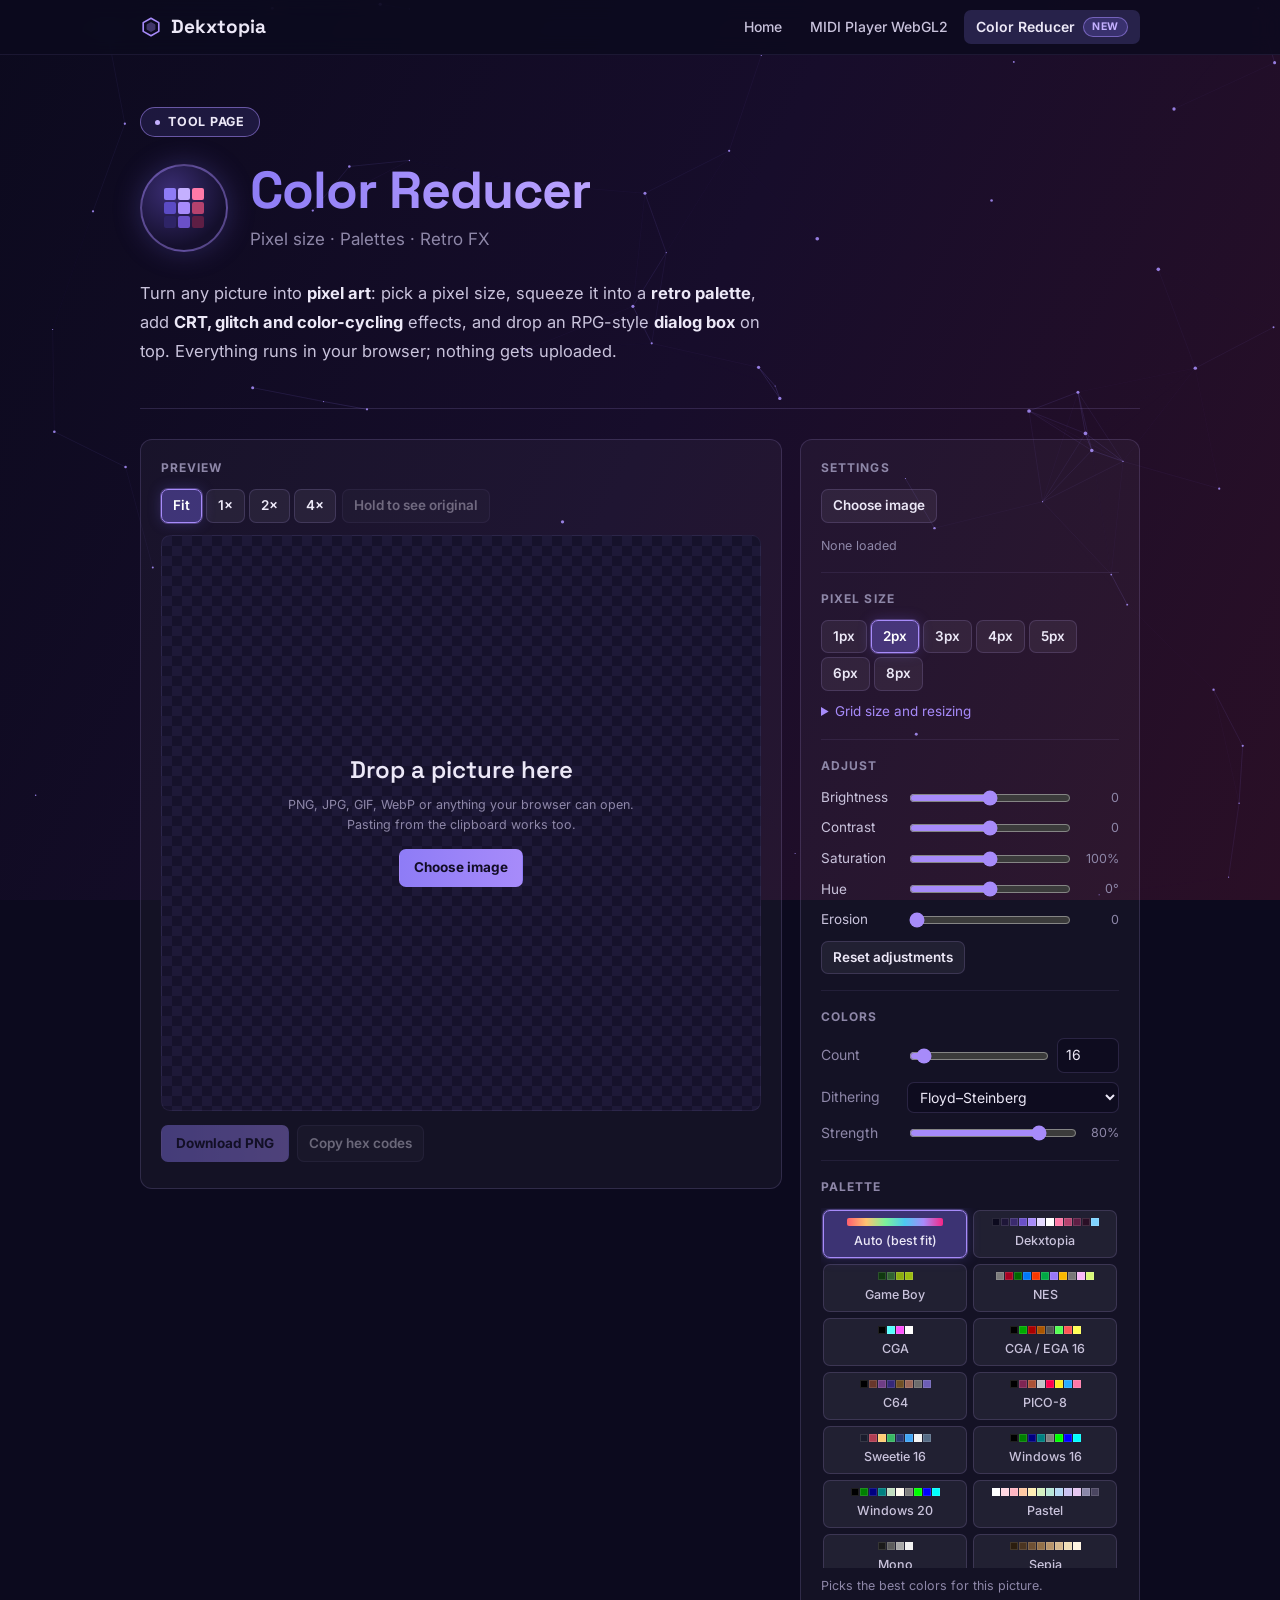
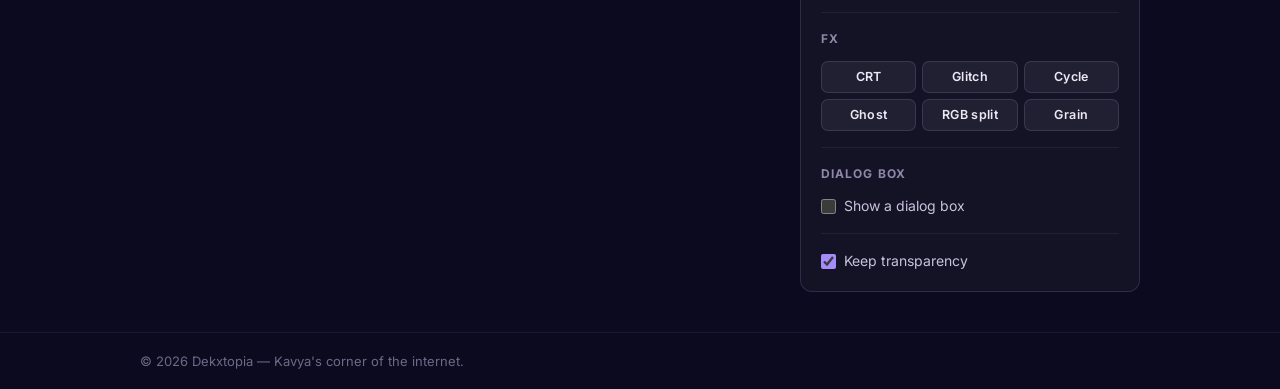
==== commit 527220c4: "Add files via upload" ====
--- a/color.html
+++ b/color.html
@@ -7,7 +7,7 @@
 <meta name="description" content="Reduce a picture's resolution and number of colors, optionally locked to a fixed palette.">
 <link rel="preconnect" href="https://fonts.googleapis.com">
 <link rel="preconnect" href="https://fonts.gstatic.com" crossorigin>
-<link href="https://fonts.googleapis.com/css2?family=Inter:wght@400;500;600;700&family=Space+Grotesk:wght@500;600;700&display=swap" rel="stylesheet">
+<link href="https://fonts.googleapis.com/css2?family=DotGothic16&family=Inter:wght@400;500;600;700&family=Space+Grotesk:wght@500;600;700&display=swap" rel="stylesheet">
 <style>
 :root{
   --bg-0:#0C0A1E; --bg-1:#170D2B; --bg-2:#2A0F26;
@@ -98,7 +98,7 @@
 button.primary{background:linear-gradient(90deg,#8E7CF6,#A78BFA);border-color:transparent;color:var(--accent-ink);font-weight:700;padding:7px 14px}
 button.primary:hover{filter:brightness(1.08)}
 button:disabled{opacity:.4;cursor:not-allowed;filter:none}
-button[aria-pressed="true"]{background:var(--pill);border-color:rgba(167,139,250,.55)}
+button[aria-pressed="true"]{background:rgba(124,106,242,.38);border-color:var(--accent);color:#fff;box-shadow:0 0 0 1px rgba(167,139,250,.35),0 0 14px rgba(124,106,242,.25)}
 .tag{font-size:11px;font-weight:700;letter-spacing:.06em;padding:2px 8px;min-height:24px;color:var(--muted);
   background:rgba(255,255,255,.03)}
 .filebtn{position:relative;overflow:hidden;display:inline-block}
@@ -149,6 +149,35 @@
   .hero-icon{width:64px;height:64px}.hero-icon svg{width:34px;height:34px}
   .site-nav a.hide-sm{display:none}
 }
+
+.layout{grid-template-columns:minmax(0,1fr) 340px}
+input[type=text]{font:inherit;font-size:14px;color:var(--ink);background:var(--field);border:1px solid var(--line);border-radius:7px;padding:5px 8px;width:100%}
+.seg{display:flex;flex-wrap:wrap;gap:4px}
+.seg button{min-width:44px}
+.tiles{display:grid;grid-template-columns:1fr 1fr;gap:6px;max-height:360px;overflow-y:auto;padding:2px}
+.pal-tile{display:flex;flex-direction:column;align-items:center;gap:5px;padding:7px 6px 6px;min-height:0;font-weight:500;font-size:12.5px;color:var(--text)}
+.pal-tile .mini{display:flex;flex-wrap:wrap;justify-content:center;gap:1px;max-width:100%}
+.pal-tile .mini i{width:8px;height:8px;display:block;box-shadow:inset 0 0 0 1px rgba(255,255,255,.12)}
+.pal-tile .mini.auto{height:8px;width:96px;border-radius:2px;background:linear-gradient(90deg,#ff5f6d,#ffc371,#7cf29a,#4cc9f0,#a78bfa,#f72585)}
+.pal-tile[aria-pressed="true"]{color:var(--ink)}
+.fxgrid{display:grid;grid-template-columns:repeat(3,1fr);gap:6px}
+.fxgrid button{font-size:12.5px;letter-spacing:.03em}
+.fxrow{display:grid;grid-template-columns:78px minmax(0,1fr) 38px;gap:8px;align-items:center;font-size:13.5px;margin-top:9px}
+.fxrow > span:first-child{color:var(--muted)}
+.fxrow .val{font-size:12.5px;color:var(--muted);text-align:right}
+.dlg-styles{display:flex;gap:6px;flex-wrap:wrap}
+.dlg-styles button{width:52px;height:40px;padding:4px;display:grid;place-items:center}
+.dlg-styles button span{display:block;width:100%;height:100%;border-radius:2px;position:relative}
+.dlg-styles button span::after{content:"";position:absolute;left:6px;right:10px;top:9px;height:2px;box-shadow:0 5px 0 currentColor,0 10px 0 currentColor;background:currentColor;opacity:.9}
+.dlg-styles [data-style="classic"] span{background:#000;outline:1px solid #fff;outline-offset:-3px;color:#fff}
+.dlg-styles [data-style="blue"] span{background:linear-gradient(#2B3FB8,#0B1450);outline:1px solid #fff;outline-offset:-3px;color:#fff}
+.dlg-styles [data-style="terminal"] span{background:#000;outline:1px solid #33FF66;outline-offset:-2px;color:#33FF66}
+.dlg-styles [data-style="parchment"] span{background:#E9D7AC;outline:2px solid #5A3A1E;outline-offset:-3px;color:#3A2412}
+.dlg-styles [data-style="dekx"] span{background:linear-gradient(#2A1F55,#140F2C);outline:1px solid #A78BFA;outline-offset:-3px;color:#ECE8F7}
+.dlg-body textarea{min-height:58px;font-family:"DotGothic16",var(--mono);font-size:14px}
+.progress{font-size:12.5px;color:var(--accent-2);margin-top:8px}
+
+@media (max-width:900px){.layout{grid-template-columns:1fr}}
 </style>
 </head>
 <body>
@@ -174,10 +203,10 @@
       </div>
       <div>
         <h1>Color Reducer</h1>
-        <div class="sub">Resolution · Colors · Palettes</div>
+        <div class="sub">Pixel size · Palettes · Retro FX</div>
       </div>
     </div>
-    <p class="lead">Load a picture and shrink its <b>resolution</b> and <b>number of colors</b>, optionally locked to a <b>fixed palette</b> like the Windows 16-color set. Everything runs in your browser; nothing gets uploaded.</p>
+    <p class="lead">Turn any picture into <b>pixel art</b>: pick a pixel size, squeeze it into a <b>retro palette</b>, add <b>CRT, glitch and color-cycling</b> effects, and drop an RPG-style <b>dialog box</b> on top. Everything runs in your browser; nothing gets uploaded.</p>
   </section>
   <hr class="rule">
 
@@ -191,7 +220,6 @@
             <button type="button" data-z="1" aria-pressed="false">1×</button>
             <button type="button" data-z="2" aria-pressed="false">2×</button>
             <button type="button" data-z="4" aria-pressed="false">4×</button>
-            <button type="button" data-z="8" aria-pressed="false">8×</button>
           </div>
           <button type="button" id="compare" disabled>Hold to see original</button>
           <span class="spacer"></span>
@@ -207,7 +235,12 @@
           <canvas id="orig" hidden></canvas>
           <div class="busy" id="busy" hidden>Working…</div>
         </div>
-        <div class="caption">Drag and drop, paste, or use Choose image in Settings.</div>
+        <div class="actions" style="border-top:0;padding-top:0;margin-top:14px">
+          <button class="primary" id="save" type="button" disabled>Download PNG</button>
+          <button class="primary" id="saveGif" type="button" disabled hidden>Download GIF</button>
+          <button id="copyHex" type="button" disabled>Copy hex codes</button>
+        </div>
+        <div class="hint" id="saveHint" aria-live="polite"></div>
       </section>
 
       <section class="card" id="band" hidden>
@@ -222,23 +255,37 @@
     <aside class="card settings" aria-label="Settings">
       <p class="label">Settings</p>
       <div class="sect">
-        <div class="row">
-          <span class="filebtn"><button type="button" tabindex="-1">Choose image</button><input id="file" type="file" accept="image/*" aria-label="Choose image"></span>
-        </div>
+        <span class="filebtn"><button type="button" tabindex="-1">Choose image</button><input id="file" type="file" accept="image/*" aria-label="Choose image"></span>
         <div class="small" id="srcInfo" style="margin-top:6px">None loaded</div>
       </div>
 
       <div class="sect">
-        <p class="label">Resolution</p>
-        <div class="field"><label for="w">Width</label><div class="row"><input id="w" type="number" min="1" max="4096" value="256"><span class="small">px</span></div></div>
-        <div class="field"><label for="h">Height</label><div class="row"><input id="h" type="number" min="1" max="4096" value="256"><span class="small">px</span></div></div>
-        <div class="field"><span></span><label class="check"><input id="lock" type="checkbox" checked>Keep aspect ratio</label></div>
-        <div class="field"><span>Scale</span><div class="row" id="scaleBtns">
-          <button class="tag" type="button" data-s="1">100%</button><button class="tag" type="button" data-s="0.5">50%</button>
-          <button class="tag" type="button" data-s="0.25">25%</button><button class="tag" type="button" data-s="0.125">12.5%</button></div></div>
-        <div class="field"><label for="resize">Resize</label><select id="resize">
-          <option value="smooth">Smooth (photos)</option>
-          <option value="nearest">Nearest pixel (pixel art)</option></select></div>
+        <p class="label">Pixel size</p>
+        <div class="seg" id="pxBtns">
+          <button type="button" data-k="1">1px</button><button type="button" data-k="2">2px</button><button type="button" data-k="3">3px</button>
+          <button type="button" data-k="4">4px</button><button type="button" data-k="5">5px</button><button type="button" data-k="6">6px</button><button type="button" data-k="8">8px</button>
+        </div>
+        <details style="margin-top:10px"><summary>Grid size and resizing</summary>
+          <div style="margin-top:10px">
+            <div class="field"><label for="w">Width</label><div class="row"><input id="w" type="number" min="1" max="4096" value="256"><span class="small">pixels</span></div></div>
+            <div class="field"><label for="h">Height</label><div class="row"><input id="h" type="number" min="1" max="4096" value="256"><span class="small">pixels</span></div></div>
+            <div class="field"><span></span><label class="check"><input id="lock" type="checkbox" checked>Keep aspect ratio</label></div>
+            <div class="field"><label for="resize">Resize</label><select id="resize">
+              <option value="smooth">Smooth (photos)</option>
+              <option value="nearest">Nearest pixel (pixel art)</option></select></div>
+            <p class="small" style="margin:8px 0 0">Each grid pixel is drawn as a block of the chosen pixel size in the output.</p>
+          </div>
+        </details>
+      </div>
+
+      <div class="sect">
+        <p class="label">Adjust</p>
+        <div class="fxrow"><label for="bri">Brightness</label><input id="bri" type="range" min="-100" max="100" value="0"><span class="val" id="briV">0</span></div>
+        <div class="fxrow"><label for="con">Contrast</label><input id="con" type="range" min="-100" max="100" value="0"><span class="val" id="conV">0</span></div>
+        <div class="fxrow"><label for="sat">Saturation</label><input id="sat" type="range" min="0" max="200" value="100"><span class="val" id="satV">100%</span></div>
+        <div class="fxrow"><label for="hue">Hue</label><input id="hue" type="range" min="-180" max="180" value="0"><span class="val" id="hueV">0°</span></div>
+        <div class="fxrow"><label for="ero">Erosion</label><input id="ero" type="range" min="0" max="3" value="0"><span class="val" id="eroV">0</span></div>
+        <button type="button" id="resetAdj" style="margin-top:10px">Reset adjustments</button>
       </div>
 
       <div class="sect">
@@ -259,22 +306,60 @@
 
       <div class="sect">
         <p class="label">Palette</p>
-        <label class="check"><input id="usePal" type="checkbox">Use a fixed palette</label>
-        <div id="palBox" hidden style="margin-top:10px">
-          <select id="preset" aria-label="Palette"></select>
-          <textarea id="custom" hidden placeholder="Paste hex colors, e.g. #000000 #FF0000 #FFFFFF" aria-label="Custom palette hex colors"></textarea>
-          <div class="chips" id="presetChips"></div>
-          <div class="hint" id="palHint"></div>
+        <div class="tiles" id="palTiles"></div>
+        <textarea id="custom" hidden placeholder="Paste hex colors, e.g. #000000 #FF0000 #FFFFFF" aria-label="Custom palette hex colors"></textarea>
+        <div class="hint" id="palHint"></div>
+      </div>
+
+      <div class="sect">
+        <p class="label">FX</p>
+        <div class="fxgrid" id="fxBtns">
+          <button type="button" data-fx="crt" aria-pressed="false">CRT</button>
+          <button type="button" data-fx="glitch" aria-pressed="false">Glitch</button>
+          <button type="button" data-fx="cycle" aria-pressed="false">Cycle</button>
+          <button type="button" data-fx="ghost" aria-pressed="false">Ghost</button>
+          <button type="button" data-fx="rgb" aria-pressed="false">RGB split</button>
+          <button type="button" data-fx="grain" aria-pressed="false">Grain</button>
         </div>
-        <div style="margin-top:12px"><label class="check"><input id="keepAlpha" type="checkbox" checked>Keep transparency</label></div>
+        <div class="fxrow" data-for="crt" hidden><label for="fx-crt">CRT</label><input id="fx-crt" type="range" min="5" max="100" value="60"><span class="val">60</span></div>
+        <div class="fxrow" data-for="glitch" hidden><label for="fx-glitch">Glitch</label><input id="fx-glitch" type="range" min="5" max="100" value="40"><span class="val">40</span></div>
+        <div data-for="glitch" hidden style="margin-top:6px;text-align:right"><button type="button" id="reseed">Shuffle glitch</button></div>
+        <div class="fxrow" data-for="cycle" hidden><label for="fx-cycle">Speed</label><input id="fx-cycle" type="range" min="2" max="24" value="8"><span class="val">8 fps</span></div>
+        <div class="fxrow" data-for="ghost" hidden><label for="fx-ghost">Ghost</label><input id="fx-ghost" type="range" min="5" max="100" value="40"><span class="val">40</span></div>
+        <div class="fxrow" data-for="rgb" hidden><label for="fx-rgb">RGB split</label><input id="fx-rgb" type="range" min="5" max="100" value="40"><span class="val">40</span></div>
+        <div class="fxrow" data-for="grain" hidden><label for="fx-grain">Grain</label><input id="fx-grain" type="range" min="5" max="100" value="30"><span class="val">30</span></div>
+        <p class="small" id="cycleNote" hidden style="margin:8px 0 0">Cycle rotates the palette to animate the picture. Save it with Download GIF.</p>
+      </div>
+
+      <div class="sect">
+        <p class="label">Dialog box</p>
+        <label class="check"><input id="dlgOn" type="checkbox">Show a dialog box</label>
+        <div class="dlg-body" id="dlgBox" hidden style="margin-top:12px">
+          <div class="dlg-styles" id="dlgStyles">
+            <button type="button" data-style="classic" aria-pressed="true" aria-label="Classic"><span></span></button>
+            <button type="button" data-style="blue" aria-pressed="false" aria-label="Blue"><span></span></button>
+            <button type="button" data-style="terminal" aria-pressed="false" aria-label="Terminal"><span></span></button>
+            <button type="button" data-style="parchment" aria-pressed="false" aria-label="Parchment"><span></span></button>
+            <button type="button" data-style="dekx" aria-pressed="false" aria-label="Dekxtopia"><span></span></button>
+          </div>
+          <div class="field" style="margin-top:12px"><label for="dlgName">Name</label><input id="dlgName" type="text" maxlength="24" placeholder="Optional"></div>
+          <div style="margin-top:9px"><label for="dlgText" class="small">Text</label>
+            <textarea id="dlgText" maxlength="200">...Where am I?</textarea></div>
+          <div class="field" style="margin-top:9px"><label for="dlgPos">Position</label><select id="dlgPos">
+            <option value="bottom">Bottom</option><option value="middle">Middle</option><option value="top">Top</option></select></div>
+          <div class="field"><label for="dlgSize">Text size</label><select id="dlgSize">
+            <option value="s">Small</option><option value="m" selected>Medium</option><option value="l">Large</option></select></div>
+          <div style="margin-top:10px;display:grid;gap:8px">
+            <label class="check"><input id="dlgArrow" type="checkbox" checked>Show the ▼ prompt</label>
+            <label class="check"><input id="dlgMatch" type="checkbox" checked>Use the picture's palette</label>
+          </div>
+        </div>
+      </div>
+
+      <div class="sect">
+        <label class="check"><input id="keepAlpha" type="checkbox" checked>Keep transparency</label>
         <div class="row" id="bgRow" hidden style="margin-top:8px"><label for="bg" class="small">Fill with</label><input id="bg" type="color" value="#ffffff"></div>
       </div>
-
-      <div class="actions">
-        <button class="primary" id="save" type="button" disabled>Download PNG</button>
-        <button id="copyHex" type="button" disabled>Copy hex codes</button>
-      </div>
-      <div class="hint" id="saveHint" aria-live="polite"></div>
     </aside>
   </div>
 </main>
@@ -316,140 +401,6 @@
 (function(){
 "use strict";
 const $=id=>document.getElementById(id);
-
-/* ---------- Palettes ---------- */
-const hexList=s=>s.trim().split(/\s+/);
-const gen=f=>{const a=[];f(a);return a};
-const toHex=(r,g,b)=>"#"+[r,g,b].map(v=>Math.round(v).toString(16).padStart(2,"0")).join("").toUpperCase();
-const PRESETS=[
- ["win16","Windows 16-color (VGA)",hexList("000000 800000 008000 808000 000080 800080 008080 C0C0C0 808080 FF0000 00FF00 FFFF00 0000FF FF00FF 00FFFF FFFFFF")],
- ["win20","Windows 20 system colors",hexList("000000 800000 008000 808000 000080 800080 008080 C0C0C0 C0DCC0 A6CAF0 FFFBF0 A0A0A4 808080 FF0000 00FF00 FFFF00 0000FF FF00FF 00FFFF FFFFFF")],
- ["web","Web-safe 216",gen(a=>{for(let r=0;r<6;r++)for(let g=0;g<6;g++)for(let b=0;b<6;b++)a.push(toHex(r*51,g*51,b*51))})],
- ["rgb332","8-bit RGB 3-3-2 (256)",gen(a=>{for(let r=0;r<8;r++)for(let g=0;g<8;g++)for(let b=0;b<4;b++)a.push(toHex(r*255/7,g*255/7,b*85))})],
- ["cga","CGA / EGA 16",hexList("000000 0000AA 00AA00 00AAAA AA0000 AA00AA AA5500 AAAAAA 555555 5555FF 55FF55 55FFFF FF5555 FF55FF FFFF55 FFFFFF")],
- ["c64","Commodore 64",hexList("000000 FFFFFF 68372B 70A4B2 6F3D86 588D43 352879 B8C76F 6F4F25 433900 9A6759 444444 6C6C6C 9AD284 6C5EB5 959595")],
- ["pico8","PICO-8",hexList("000000 1D2B53 7E2553 008751 AB5236 5F574F C2C3C7 FFF1E8 FF004D FFA300 FFEC27 00E436 29ADFF 83769C FF77A8 FFCCAA")],
- ["gb","Game Boy green",hexList("0F380F 306230 8BAC0F 9BBC0F")],
- ["gray","Grayscale (256 levels)",gen(a=>{for(let i=0;i<256;i++)a.push(toHex(i,i,i))})],
- ["bw","Black and white",hexList("000000 FFFFFF")],
- ["custom","Custom…",null]
-];
-const presetSel=$("preset");
-PRESETS.forEach(([id,name])=>{const o=document.createElement("option");o.value=id;o.textContent=name;presetSel.appendChild(o)});
-
-function parseHexes(text){
-  const out=[],seen=new Set();
-  const re=/#?\b([0-9a-f]{6}|[0-9a-f]{3})\b/gi;let m;
-  while((m=re.exec(text))){
-    let h=m[1];if(h.length===3)h=h.split("").map(c=>c+c).join("");
-    h=h.toUpperCase();if(!seen.has(h)){seen.add(h);out.push(h)}
-  }
-  return out;
-}
-function currentFixed(){
-  const id=presetSel.value;
-  if(id==="custom")return parseHexes($("custom").value);
-  const p=PRESETS.find(x=>x[0]===id);return p[2].map(h=>h.replace("#","").toUpperCase());
-}
-
-/* ---------- State ---------- */
-let src=null;            // {bmp, w, h, name}
-let result=null;         // {canvas, pal:[{hex,count}], name}
-let zoom="fit";
-let timer=0, running=false, pending=false;
-
-/* ---------- Image loading ---------- */
-async function loadFile(file){
-  if(!file)return;
-  if(file.type && !file.type.startsWith("image/")){setStatusText("That file isn't an image. Choose a PNG, JPG, GIF or WebP.");return}
-  let bmp=null;
-  try{bmp=await createImageBitmap(file)}catch(e){
-    try{bmp=await new Promise((res,rej)=>{const fr=new FileReader();fr.onload=()=>{const im=new Image();im.onload=()=>res(im);im.onerror=rej;im.src=fr.result};fr.onerror=rej;fr.readAsDataURL(file)})}
-    catch(e2){setStatusText("This image couldn't be opened. Try saving it as PNG or JPG first.");return}
-  }
-  const w=bmp.width||bmp.naturalWidth,h=bmp.height||bmp.naturalHeight;
-  src={bmp,w,h,name:(file.name||"image").replace(/\.[^.]+$/,"")};
-  $("srcInfo").textContent=`${file.name||"Pasted image"} (${w}×${h})`;
-  // default size: original, capped
-  let s=Math.min(1,4096/Math.max(w,h),Math.sqrt(16e6/(w*h)));
-  $("w").value=Math.max(1,Math.round(w*s));$("h").value=Math.max(1,Math.round(h*s));
-  $("empty").hidden=true;
-  schedule(0);
-}
-$("file").addEventListener("change",e=>loadFile(e.target.files[0]));
-$("file2").addEventListener("change",e=>loadFile(e.target.files[0]));
-const view=$("view");
-["dragenter","dragover"].forEach(t=>view.addEventListener(t,e=>{e.preventDefault();view.classList.add("drag")}));
-["dragleave","drop"].forEach(t=>view.addEventListener(t,e=>{e.preventDefault();view.classList.remove("drag")}));
-view.addEventListener("drop",e=>{const f=e.dataTransfer&&e.dataTransfer.files[0];if(f)loadFile(f)});
-window.addEventListener("paste",e=>{
-  const items=e.clipboardData?e.clipboardData.items:[];
-  for(const it of items){if(it.type.startsWith("image/")){loadFile(it.getAsFile());e.preventDefault();return}}
-});
-
-/* ---------- Controls ---------- */
-const W=$("w"),H=$("h"),lock=$("lock");
-const clampDim=v=>Math.max(1,Math.min(4096,Math.round(+v||1)));
-W.addEventListener("input",()=>{if(lock.checked&&src)H.value=clampDim(+W.value*src.h/src.w);schedule()});
-H.addEventListener("input",()=>{if(lock.checked&&src)W.value=clampDim(+H.value*src.w/src.h);schedule()});
-$("scaleBtns").addEventListener("click",e=>{
-  const s=e.target.dataset&&e.target.dataset.s;if(!s||!src)return;
-  W.value=clampDim(src.w*s);H.value=clampDim(src.h*s);schedule(0);
-});
-$("nRange").addEventListener("input",()=>{$("n").value=$("nRange").value;schedule()});
-$("n").addEventListener("input",()=>{$("nRange").value=$("n").value;schedule()});
-$("strength").addEventListener("input",()=>{$("strengthVal").textContent=$("strength").value+"%";schedule()});
-$("dither").addEventListener("change",()=>{$("strengthRow").hidden=$("dither").value==="none";schedule(0)});
-$("usePal").addEventListener("change",()=>{$("palBox").hidden=!$("usePal").checked;updatePalUI();schedule(0)});
-presetSel.addEventListener("change",()=>{updatePalUI();schedule(0)});
-$("custom").addEventListener("input",()=>{updatePalUI();schedule()});
-$("keepAlpha").addEventListener("change",()=>{$("bgRow").hidden=$("keepAlpha").checked;schedule(0)});
-$("bg").addEventListener("input",()=>schedule());
-["resize","lock"].forEach(id=>$(id).addEventListener("change",()=>schedule(0)));
-
-function updatePalUI(){
-  $("custom").hidden=presetSel.value!=="custom";
-  const fx=currentFixed();
-  const chips=$("presetChips");chips.innerHTML="";
-  fx.slice(0,256).forEach(h=>{const s=document.createElement("span");s.style.background="#"+h;s.title="#"+h;chips.appendChild(s)});
-  const n=+$("n").value,hint=$("palHint");
-  hint.classList.toggle("err",fx.length<2);
-  if(fx.length<2)hint.textContent="Add at least 2 hex colors.";
-  else if(n>=fx.length)hint.textContent=`${fx.length} colors. Raise or lower the color count to use only the best-fitting ones.`;
-  else hint.textContent=`${fx.length} colors; the ${n} that fit your picture best are used.`;
-}
-$("n").addEventListener("input",()=>{if($("usePal").checked)updatePalUI()});
-$("nRange").addEventListener("input",()=>{if($("usePal").checked)updatePalUI()});
-
-$("zoomBtns").addEventListener("click",e=>{
-  const z=e.target.dataset&&e.target.dataset.z;if(!z)return;zoom=z;
-  [...$("zoomBtns").children].forEach(b=>b.setAttribute("aria-pressed",String(b.dataset.z===z)));
-  applyZoom();
-});
-window.addEventListener("resize",()=>{if(zoom==="fit")applyZoom()});
-
-const cmp=$("compare");
-const showOrig=on=>{if(!result)return;$("orig").hidden=!on;$("out").hidden=on;cmp.setAttribute("aria-pressed",String(on))};
-cmp.addEventListener("pointerdown",e=>{e.preventDefault();cmp.setPointerCapture&&cmp.setPointerCapture(e.pointerId);showOrig(true)});
-["pointerup","pointercancel","lostpointercapture"].forEach(t=>cmp.addEventListener(t,()=>showOrig(false)));
-cmp.addEventListener("keydown",e=>{if(e.key===" "||e.key==="Enter"){e.preventDefault();showOrig(true)}});
-cmp.addEventListener("keyup",()=>showOrig(false));
-cmp.addEventListener("blur",()=>showOrig(false));
-
-function schedule(delay=180){
-  if(!src)return;
-  clearTimeout(timer);timer=setTimeout(run,delay);
-}
-async function run(){
-  if(running){pending=true;return}
-  running=true;$("busy").hidden=false;
-  await new Promise(r=>requestAnimationFrame(()=>setTimeout(r,0)));
-  try{processImage()}catch(err){console.error(err);setStatusText("Something went wrong processing this image: "+err.message)}
-  $("busy").hidden=true;running=false;
-  if(pending){pending=false;run()}
-}
-
-/* ---------- Color math ---------- */
 function nearest(P,K,r,g,b){
   let best=0,bd=Infinity;
   for(let j=0,o=0;j<K;j++,o+=3){
@@ -562,7 +513,7 @@
 };
 
 function mapPixels(d,w,h,P,mode,strength){
-  const K=P.length/3,out=new Uint8ClampedArray(d.length),used=new Uint32Array(K);
+  const K=P.length/3,out=new Uint8ClampedArray(d.length),used=new Uint32Array(K),idx=new Int16Array(w*h).fill(-1);
   let lookup;
   if(mode==="none"){
     const cache=new Map();
@@ -571,7 +522,7 @@
     const t=new Int16Array(262144).fill(-1);
     lookup=(r,g,b)=>{const k=((r>>2)<<12)|((g>>2)<<6)|(b>>2);let j=t[k];if(j<0){j=nearest(P,K,(r&252)|2,(g&252)|2,(b&252)|2);t[k]=j}return j};
   }
-  const put=(i,j)=>{out[i]=P[j*3];out[i+1]=P[j*3+1];out[i+2]=P[j*3+2];out[i+3]=255;used[j]++};
+  const put=(i,j)=>{out[i]=P[j*3];out[i+1]=P[j*3+1];out[i+2]=P[j*3+2];out[i+3]=255;used[j]++;idx[i>>2]=j};
 
   if(mode==="none"){
     for(let i=0;i<d.length;i+=4){if(d[i+3]<128)continue;put(i,lookup(d[i],d[i+1],d[i+2]))}
@@ -603,10 +554,10 @@
       const r0=rows[0];r0.fill(0);rows=[rows[1],rows[2],r0];
     }
   }
-  return {out,used};
-}
-
-/* ---------- Pipeline ---------- */
+  return {out,used,idx};
+}
+
+
 function drawResized(bmp,sw,sh,tw,th,smooth,keepAlpha,bg){
   let cur=bmp,cw=sw,ch=sh;
   if(smooth){ // step down by halves for clean large reductions
@@ -625,41 +576,480 @@
   return c;
 }
 
-function processImage(){
+
+
+/* ---------- Palettes ---------- */
+const hexList=s=>s.trim().split(/\s+/);
+const gen=f=>{const a=[];f(a);return a};
+const toHex=(r,g,b)=>"#"+[r,g,b].map(v=>Math.round(v).toString(16).padStart(2,"0")).join("").toUpperCase();
+const PRESETS=[
+ ["auto","Auto",null],
+ ["dekx","Dekxtopia",hexList("0C0A1E 1E1638 3A2A6E 6A50C8 A78BFA E3D9FF FFFFFF FF7AA8 B5426E 5E1E44 2A0F26 7FD3FF")],
+ ["gb","Game Boy",hexList("0F380F 306230 8BAC0F 9BBC0F")],
+ ["nes","NES",hexList("7C7C7C 0000FC 0000BC 4428BC 940084 A80020 A81000 881400 503000 007800 006800 005800 004058 000000 BCBCBC 0078F8 0058F8 6844FC D800CC E40058 F83800 E45C10 AC7C00 00B800 00A800 00A844 008888 F8F8F8 3CBCFC 6888FC 9878F8 F878F8 F85898 F87858 FCA044 F8B800 B8F818 58D854 58F898 00E8D8 787878 FCFCFC A4E4FC B8B8F8 D8B8F8 F8B8F8 F8A4C0 F0D0B0 FCE0A8 F8D878 D8F878 B8F8B8 B8F8D8 00FCFC F8D8F8")],
+ ["cga4","CGA",hexList("000000 55FFFF FF55FF FFFFFF")],
+ ["ega","CGA / EGA 16",hexList("000000 0000AA 00AA00 00AAAA AA0000 AA00AA AA5500 AAAAAA 555555 5555FF 55FF55 55FFFF FF5555 FF55FF FFFF55 FFFFFF")],
+ ["c64","C64",hexList("000000 FFFFFF 68372B 70A4B2 6F3D86 588D43 352879 B8C76F 6F4F25 433900 9A6759 444444 6C6C6C 9AD284 6C5EB5 959595")],
+ ["pico8","PICO-8",hexList("000000 1D2B53 7E2553 008751 AB5236 5F574F C2C3C7 FFF1E8 FF004D FFA300 FFEC27 00E436 29ADFF 83769C FF77A8 FFCCAA")],
+ ["sweetie","Sweetie 16",hexList("1A1C2C 5D275D B13E53 EF7D57 FFCD75 A7F070 38B764 257179 29366F 3B5DC9 41A6F6 73EFF7 F4F4F4 94B0C2 566C86 333C57")],
+ ["win16","Windows 16",hexList("000000 800000 008000 808000 000080 800080 008080 C0C0C0 808080 FF0000 00FF00 FFFF00 0000FF FF00FF 00FFFF FFFFFF")],
+ ["win20","Windows 20",hexList("000000 800000 008000 808000 000080 800080 008080 C0C0C0 C0DCC0 A6CAF0 FFFBF0 A0A0A4 808080 FF0000 00FF00 FFFF00 0000FF FF00FF 00FFFF FFFFFF")],
+ ["pastel","Pastel",hexList("FFFFFF FFD6E0 FFB5C2 FFC8A2 FFEDB3 D4F0C0 B8E6D8 B5D8F5 C9C1F0 E6C6F0 8A86A8 4A4560")],
+ ["mono","Mono",hexList("1A1A1A 5C5C5C A8A8A8 F2F2F2")],
+ ["sepia","Sepia",hexList("2B1D0E 4A3420 6E5033 937048 B8946A D6B88E EFDDB7 FFF5E1")],
+ ["sunset","Sunset",hexList("1B0F2E 3D1A4F 6B2367 A2306E D64C5E F27A4E FBAB5A FFD97A FFF3C4")],
+ ["ocean","Ocean",hexList("06131F 0B2A3F 0F4566 14628A 1C82A8 2EA6C4 5CC8D8 9BE3E3 D7F7F3")],
+ ["earth","Earth",hexList("1E1A14 3B2E21 5C4630 7D6142 6B7A3A 8E9E4E B5A36A D8C9A0 F2EAD3")],
+ ["sakura","Sakura",hexList("2E1A2A 5A2C4A 8C3F66 C2577F E77F9E F4A7BB FAD0DA FFF0F3 7C9A5C B8D18A")],
+ ["cyber","Cyber",hexList("0A0614 1A0B33 3A0CA3 7209B7 F72585 FF5DA2 4CC9F0 00F5D4 FEE440 FFFFFF")],
+ ["horror","Horror",hexList("000000 120A0A 2B0F0F 4F0D0D 7A0F0F A61B1B 3A3A2E 5E5E4A 8C8C6E C9C2A3")],
+ ["riso","RISO",hexList("FFFFFF FF48B0 0078BF FFE800 00A95C 000000")],
+ ["cmyk","CMYK",hexList("FFFFFF 00FFFF FF00FF FFFF00 FF0000 00FF00 0000FF 000000")],
+ ["bw","1-bit",hexList("000000 FFFFFF")],
+ ["gray","Grayscale",gen(a=>{for(let i=0;i<256;i++)a.push(toHex(i,i,i))})],
+ ["web","Web-safe 216",gen(a=>{for(let r=0;r<6;r++)for(let g=0;g<6;g++)for(let b=0;b<6;b++)a.push(toHex(r*51,g*51,b*51))})],
+ ["rgb332","8-bit 3-3-2",gen(a=>{for(let r=0;r<8;r++)for(let g=0;g<8;g++)for(let b=0;b<4;b++)a.push(toHex(r*255/7,g*255/7,b*85))})],
+ ["custom","Custom",null]
+];
+let palId="auto";
+
+function parseHexes(text){
+  const out=[],seen=new Set();
+  const re=/#?\b([0-9a-f]{6}|[0-9a-f]{3})\b/gi;let m;
+  while((m=re.exec(text))){
+    let h=m[1];if(h.length===3)h=h.split("").map(c=>c+c).join("");
+    h=h.toUpperCase();if(!seen.has(h)){seen.add(h);out.push(h)}
+  }
+  return out;
+}
+function currentFixed(){
+  if(palId==="custom")return parseHexes($("custom").value);
+  const p=PRESETS.find(x=>x[0]===palId);return p&&p[2]?p[2].map(h=>h.replace("#","").toUpperCase()):null;
+}
+
+function buildPalTiles(){
+  const box=$("palTiles");
+  PRESETS.forEach(([id,name,cols])=>{
+    const b=document.createElement("button");b.type="button";b.className="pal-tile";b.dataset.pal=id;
+    b.setAttribute("aria-pressed",String(id===palId));
+    const mini=document.createElement("span");mini.className="mini";
+    if(id==="auto")mini.classList.add("auto");
+    else if(id==="custom"){mini.id="customMini";}
+    else{
+      const show=cols.length>12?cols.filter((_,i)=>i%Math.ceil(cols.length/12)===0).slice(0,12):cols;
+      show.forEach(h=>{const i=document.createElement("i");i.style.background=h.startsWith("#")?h:"#"+h;mini.appendChild(i)});
+    }
+    b.appendChild(mini);b.appendChild(document.createTextNode(id==="auto"?"Auto (best fit)":name));
+    b.addEventListener("click",()=>selectPalette(id));
+    box.appendChild(b);
+  });
+}
+function selectPalette(id){
+  palId=id;
+  [...$("palTiles").children].forEach(b=>b.setAttribute("aria-pressed",String(b.dataset.pal===id)));
+  const fx=currentFixed();
+  if(fx&&fx.length>=2)setCount(Math.min(256,fx.length));
+  updatePalUI();schedule(0);
+}
+function setCount(n){$("n").value=n;$("nRange").value=n}
+function updatePalUI(){
+  $("custom").hidden=palId!=="custom";
+  const hint=$("palHint");hint.classList.remove("err");
+  const cm=$("customMini");
+  if(cm){cm.innerHTML="";parseHexes($("custom").value).slice(0,12).forEach(h=>{const i=document.createElement("i");i.style.background="#"+h;cm.appendChild(i)})}
+  if(palId==="auto"){hint.textContent="Picks the best colors for this picture.";return}
+  const fx=currentFixed(),n=+$("n").value;
+  if(!fx||fx.length<2){hint.classList.add("err");hint.textContent="Add at least 2 hex colors.";return}
+  hint.textContent=n>=fx.length?`${fx.length} colors. Lower the count to keep only the best-fitting ones.`:`${fx.length} colors; the ${n} that fit your picture best are used.`;
+}
+
+/* ---------- State ---------- */
+let src=null,base=null,result=null,zoom="fit",timer=0,running=false,pending=false,seed=1337;
+let k=2;
+const FX={crt:false,glitch:false,cycle:false,ghost:false,rgb:false,grain:false};
+let dlgStyle="classic",dlgLayer=null;
+let anim={raf:0,frame:0,last:0,frames:1};
+
+/* ---------- Image loading ---------- */
+async function loadFile(file){
+  if(!file)return;
+  if(file.type && !file.type.startsWith("image/")){setStatusText("That file isn't an image. Choose a PNG, JPG, GIF or WebP.");return}
+  let bmp=null;
+  try{bmp=await createImageBitmap(file)}catch(e){
+    try{bmp=await new Promise((res,rej)=>{const fr=new FileReader();fr.onload=()=>{const im=new Image();im.onload=()=>res(im);im.onerror=rej;im.src=fr.result};fr.onerror=rej;fr.readAsDataURL(file)})}
+    catch(e2){setStatusText("This image couldn't be opened. Try saving it as PNG or JPG first.");return}
+  }
+  const w=bmp.width||bmp.naturalWidth,h=bmp.height||bmp.naturalHeight;
+  src={bmp,w,h,name:(file.name||"image").replace(/\.[^.]+$/,"")};
+  $("srcInfo").textContent=`${file.name||"Pasted image"} (${w}×${h})`;
+  $("empty").hidden=true;
+  setPixelSize(k);
+}
+$("file").addEventListener("change",e=>loadFile(e.target.files[0]));
+$("file2").addEventListener("change",e=>loadFile(e.target.files[0]));
+const view=$("view");
+["dragenter","dragover"].forEach(t=>view.addEventListener(t,e=>{e.preventDefault();view.classList.add("drag")}));
+["dragleave","drop"].forEach(t=>view.addEventListener(t,e=>{e.preventDefault();view.classList.remove("drag")}));
+view.addEventListener("drop",e=>{const f=e.dataTransfer&&e.dataTransfer.files[0];if(f)loadFile(f)});
+window.addEventListener("paste",e=>{
+  const items=e.clipboardData?e.clipboardData.items:[];
+  for(const it of items){if(it.type.startsWith("image/")){loadFile(it.getAsFile());e.preventDefault();return}}
+});
+
+/* ---------- Controls ---------- */
+const W=$("w"),H=$("h"),lock=$("lock");
+const clampDim=v=>Math.max(1,Math.min(4096,Math.round(+v||1)));
+const MAX_OUT=16e6;
+function setPixelSize(nk){
+  k=nk;
+  [...$("pxBtns").children].forEach(b=>b.setAttribute("aria-pressed",String(+b.dataset.k===k)));
+  if(src){
+    const s=Math.min(1,Math.sqrt(MAX_OUT/(src.w*src.h)),8192/Math.max(src.w,src.h));
+    W.value=clampDim(src.w*s/k);H.value=clampDim(src.h*s/k);
+  }
+  schedule(0);
+}
+$("pxBtns").addEventListener("click",e=>{const b=e.target.closest("button");if(b)setPixelSize(+b.dataset.k)});
+W.addEventListener("input",()=>{if(lock.checked&&src)H.value=clampDim(+W.value*src.h/src.w);schedule()});
+H.addEventListener("input",()=>{if(lock.checked&&src)W.value=clampDim(+H.value*src.w/src.h);schedule()});
+$("nRange").addEventListener("input",()=>{$("n").value=$("nRange").value;updatePalUI();schedule()});
+$("n").addEventListener("input",()=>{$("nRange").value=$("n").value;updatePalUI();schedule()});
+$("strength").addEventListener("input",()=>{$("strengthVal").textContent=$("strength").value+"%";schedule()});
+$("dither").addEventListener("change",()=>{$("strengthRow").hidden=$("dither").value==="none";schedule(0)});
+$("custom").addEventListener("input",()=>{const n=parseHexes($("custom").value).length;if(n>=2)setCount(Math.min(256,n));updatePalUI();schedule()});
+$("keepAlpha").addEventListener("change",()=>{$("bgRow").hidden=$("keepAlpha").checked;schedule(0)});
+$("bg").addEventListener("input",()=>schedule());
+["resize","lock"].forEach(id=>$(id).addEventListener("change",()=>schedule(0)));
+
+const ADJ=[["bri",v=>v],["con",v=>v],["sat",v=>v+"%"],["hue",v=>v+"°"],["ero",v=>v]];
+ADJ.forEach(([id,f])=>$(id).addEventListener("input",()=>{$(id+"V").textContent=f($(id).value);schedule()}));
+$("resetAdj").addEventListener("click",()=>{[["bri",0],["con",0],["sat",100],["hue",0],["ero",0]].forEach(([id,v])=>{$(id).value=v});ADJ.forEach(([id,f])=>$(id+"V").textContent=f($(id).value));schedule(0)});
+
+$("fxBtns").addEventListener("click",e=>{
+  const b=e.target.closest("button");if(!b)return;const f=b.dataset.fx;FX[f]=!FX[f];
+  b.setAttribute("aria-pressed",String(FX[f]));
+  document.querySelectorAll(`[data-for="${f}"]`).forEach(r=>r.hidden=!FX[f]);
+  $("cycleNote").hidden=!FX.cycle;
+  if(f==="cycle")refreshOutput();else refreshFrame();
+});
+document.querySelectorAll(".fxrow[data-for] input").forEach(inp=>{
+  inp.addEventListener("input",()=>{
+    inp.nextElementSibling.textContent=inp.id==="fx-cycle"?inp.value+" fps":inp.value;
+    if(inp.id!=="fx-cycle")refreshFrame();
+  });
+});
+$("reseed").addEventListener("click",()=>{seed=(Math.random()*1e9)|0;refreshFrame()});
+
+$("dlgOn").addEventListener("change",()=>{$("dlgBox").hidden=!$("dlgOn").checked;refreshOutput()});
+$("dlgStyles").addEventListener("click",e=>{const b=e.target.closest("button");if(!b)return;dlgStyle=b.dataset.style;
+  [...$("dlgStyles").children].forEach(x=>x.setAttribute("aria-pressed",String(x===b)));refreshOutput()});
+["dlgName","dlgText"].forEach(id=>$(id).addEventListener("input",()=>{clearTimeout(dlgTimer);dlgTimer=setTimeout(refreshOutput,150)}));
+["dlgPos","dlgSize","dlgArrow","dlgMatch"].forEach(id=>$(id).addEventListener("change",refreshOutput));
+let dlgTimer=0;
+
+$("zoomBtns").addEventListener("click",e=>{
+  const z=e.target.dataset&&e.target.dataset.z;if(!z)return;zoom=z;
+  [...$("zoomBtns").children].forEach(b=>b.setAttribute("aria-pressed",String(b.dataset.z===z)));
+  applyZoom();
+});
+window.addEventListener("resize",()=>{if(zoom==="fit")applyZoom()});
+
+const cmp=$("compare");
+const showOrig=on=>{if(!result)return;$("orig").hidden=!on;$("out").hidden=on;cmp.setAttribute("aria-pressed",String(on))};
+cmp.addEventListener("pointerdown",e=>{e.preventDefault();cmp.setPointerCapture&&cmp.setPointerCapture(e.pointerId);showOrig(true)});
+["pointerup","pointercancel","lostpointercapture"].forEach(t=>cmp.addEventListener(t,()=>showOrig(false)));
+cmp.addEventListener("keydown",e=>{if(e.key===" "||e.key==="Enter"){e.preventDefault();showOrig(true)}});
+cmp.addEventListener("keyup",()=>showOrig(false));
+cmp.addEventListener("blur",()=>showOrig(false));
+
+function schedule(delay=180){
+  if(!src)return;
+  clearTimeout(timer);timer=setTimeout(run,delay);
+}
+async function run(){
+  if(running){pending=true;return}
+  running=true;$("busy").hidden=false;
+  await new Promise(r=>requestAnimationFrame(()=>setTimeout(r,0)));
+  try{if(await processBase())await refreshOutput()}catch(err){console.error(err);setStatusText("Something went wrong processing this image: "+err.message)}
+  $("busy").hidden=true;running=false;
+  if(pending){pending=false;run()}
+}
+
+/* ---------- Adjustments ---------- */
+function adjust(d){
+  const b=+$("bri").value,c=+$("con").value,s=+$("sat").value/100,hdeg=+$("hue").value;
+  if(!b&&!c&&s===1&&!hdeg)return;
+  const cf=(259*(c*2.55+255))/(255*(259-c*2.55)),bo=b*1.28;
+  const th=hdeg*Math.PI/180,cs=Math.cos(th),sn=Math.sin(th);
+  for(let i=0;i<d.length;i+=4){
+    if(d[i+3]===0)continue;
+    let r=d[i],g=d[i+1],bl=d[i+2];
+    if(hdeg){ // rotate hue in YIQ space
+      const y=.299*r+.587*g+.114*bl,ii=.596*r-.274*g-.322*bl,q=.211*r-.523*g+.312*bl;
+      const i2=ii*cs-q*sn,q2=ii*sn+q*cs;
+      r=y+.956*i2+.621*q2;g=y-.272*i2-.647*q2;bl=y-1.106*i2+1.703*q2;
+    }
+    if(s!==1){const L=.299*r+.587*g+.114*bl;r=L+(r-L)*s;g=L+(g-L)*s;bl=L+(bl-L)*s}
+    if(c){r=cf*(r-128)+128;g=cf*(g-128)+128;bl=cf*(bl-128)+128}
+    d[i]=r+bo;d[i+1]=g+bo;d[i+2]=bl+bo;
+  }
+}
+function erode(d,w,h,passes){
+  for(let p=0;p<passes;p++){
+    const c=d.slice();
+    const lum=i=>c[i]*.299+c[i+1]*.587+c[i+2]*.114;
+    for(let y=0;y<h;y++)for(let x=0;x<w;x++){
+      const i=(y*w+x)*4;if(c[i+3]<128)continue;
+      let best=i,bl=lum(i);
+      for(const [dx,dy] of [[1,0],[-1,0],[0,1],[0,-1]]){
+        const xx=x+dx,yy=y+dy;if(xx<0||yy<0||xx>=w||yy>=h)continue;
+        const j=(yy*w+xx)*4;if(c[j+3]<128)continue;const l=lum(j);if(l<bl){bl=l;best=j}
+      }
+      d[i]=c[best];d[i+1]=c[best+1];d[i+2]=c[best+2];
+    }
+  }
+}
+
+/* ---------- Base pass: resize, adjust, quantize ---------- */
+async function processBase(){
   const t0=performance.now();
   const tw=clampDim(W.value),th=clampDim(H.value);
-  if(tw*th>16e6){setStatusText("That's over 16 megapixels. Pick a smaller size.");return}
+  if(tw*th*k*k>MAX_OUT){setStatusText(`Output would be ${tw*k}×${th*k}, over 16 megapixels. Pick a smaller pixel grid or pixel size.`);return false}
   let N=Math.max(2,Math.min(256,Math.round(+$("n").value||16)));
-  const keepAlpha=$("keepAlpha").checked;
-  const smooth=$("resize").value==="smooth";
-  const base=drawResized(src.bmp,src.w,src.h,tw,th,smooth,keepAlpha,$("bg").value);
-  const id=base.getContext("2d").getImageData(0,0,tw,th),d=id.data;
-
-  // pixels that end up partly transparent become fully clear or fully solid
-  const hist=buildHist(d,N);
+  const keepAlpha=$("keepAlpha").checked,smooth=$("resize").value==="smooth";
+  const baseC=drawResized(src.bmp,src.w,src.h,tw,th,smooth,keepAlpha,$("bg").value);
+  const og=$("orig");og.width=tw;og.height=th;const ogx=og.getContext("2d");ogx.clearRect(0,0,tw,th);ogx.drawImage(baseC,0,0);
+  const d=baseC.getContext("2d").getImageData(0,0,tw,th).data;
+  // work in a float copy so adjustments don't clip early
+  const wd=new Float32Array(d.length);for(let i=0;i<d.length;i++)wd[i]=d[i];
+  adjust(wd);
+  const cd=new Uint8ClampedArray(wd);
+  const ero=+$("ero").value;if(ero)erode(cd,tw,th,ero);
+  const hist=buildHist(cd,N);
   let P;
-  if($("usePal").checked){
+  if(palId!=="auto"){
     const fx=currentFixed();
-    if(fx.length<2){setStatusText("Add at least 2 hex colors to the custom palette.");return}
+    if(!fx||fx.length<2){setStatusText("Add at least 2 hex colors to the custom palette.");return false}
     P=fixedPalette(hist,fx,N);
   }else P=autoPalette(hist,N);
-
   const mode=$("dither").value,strength=+$("strength").value/100;
-  const {out,used}=hist.total?mapPixels(d,tw,th,P,mode,strength):{out:new Uint8ClampedArray(d.length),used:new Uint32Array(0)};
-
-  const oc=$("out");oc.width=tw;oc.height=th;
-  oc.getContext("2d").putImageData(new ImageData(out,tw,th),0,0);
-  const og=$("orig");og.width=tw;og.height=th;
-  const ogx=og.getContext("2d");ogx.clearRect(0,0,tw,th);ogx.drawImage(base,0,0);
-
-  const pal=[];for(let j=0;j<used.length;j++)if(used[j])pal.push({hex:toHex(P[j*3],P[j*3+1],P[j*3+2]),count:used[j]});
+  const K=P.length/3;
+  const m=hist.total?mapPixels(cd,tw,th,P,mode,strength):{used:new Uint32Array(K),idx:new Int16Array(tw*th).fill(-1)};
+  const order=[...Array(K).keys()].sort((a,b)=>(P[a*3]*.299+P[a*3+1]*.587+P[a*3+2]*.114)-(P[b*3]*.299+P[b*3+1]*.587+P[b*3+2]*.114));
+  const rank=new Int16Array(K);order.forEach((j,r)=>rank[j]=r);
+  const grid=document.createElement("canvas");grid.width=tw;grid.height=th;
+  base={gw:tw,gh:th,k,P,K,idx:m.idx,used:m.used,order,rank,total:hist.total,grid,gimg:new ImageData(tw,th),ms:performance.now()-t0};
+  return true;
+}
+
+/* ---------- Dialog box ---------- */
+const DLG={
+  classic:{bg:["#000000"],border:"#FFFFFF",kind:"double",text:"#FFFFFF"},
+  blue:{bg:["#2B3FB8","#0B1450"],border:"#FFFFFF",kind:"double",text:"#FFFFFF"},
+  terminal:{bg:["#000000"],border:"#33FF66",kind:"single",text:"#33FF66",prompt:"> "},
+  parchment:{bg:["#E9D7AC"],border:"#5A3A1E",kind:"thick",text:"#3A2412"},
+  dekx:{bg:["#2A1F55","#140F2C"],border:"#A78BFA",kind:"double",text:"#ECE8F7"}
+};
+let fontReady=null;
+function ensureFont(){
+  if(!fontReady)fontReady=(document.fonts&&document.fonts.load?document.fonts.load('16px "DotGothic16"').catch(()=>{}):Promise.resolve());
+  return fontReady;
+}
+function frameRect(c,x,y,w,h,t){c.fillRect(x,y,w,t);c.fillRect(x,y+h-t,w,t);c.fillRect(x,y,t,h);c.fillRect(x+w-t,y,t,h)}
+function crispText(dw,dh,lines,color,font){
+  const t=document.createElement("canvas");t.width=dw;t.height=dh;const c=t.getContext("2d");
+  c.font=font;c.textBaseline="top";c.fillStyle=color;
+  lines.forEach(([s,x,y])=>c.fillText(s,x,y));
+  const im=c.getImageData(0,0,dw,dh),d=im.data;
+  for(let i=3;i<d.length;i+=4)d[i]=d[i]>=110?255:0;
+  c.putImageData(im,0,0);return t;
+}
+function wrap(c,text,maxW){
+  const out=[];
+  for(const para of text.split("\n")){
+    let line="";
+    for(const word of para.split(/(\s+)/)){
+      if(!word)continue;
+      const test=line+word;
+      if(c.measureText(test).width<=maxW||!line.trim()){
+        if(c.measureText(test).width>maxW){ // single long word: break by characters
+          for(const ch of word){if(c.measureText(line+ch).width>maxW&&line){out.push(line);line=""}line+=ch}
+        }else line=test;
+      }else{out.push(line.trimEnd());line=word.trimStart()}
+    }
+    out.push(line.trimEnd());
+  }
+  return out;
+}
+function buildDialog(outW,outH){
+  dlgLayer=null;
+  if(!$("dlgOn").checked)return;
+  const st=DLG[dlgStyle],target={s:400,m:320,l:240}[$("dlgSize").value];
+  const u=Math.max(1,Math.round(outW/target)),dw=Math.floor(outW/u),dh=Math.floor(outH/u);
+  const font='16px "DotGothic16", ui-monospace, monospace';
+  const m=6,pad=8,lineH=18,boxH=pad*2+lineH*3-2,boxW=dw-m*2;
+  const name=$("dlgName").value.trim();
+  const nameH=name?20:0;
+  if(dw<120||dh<boxH+m*2+nameH){$("saveHint").textContent="The picture is too small for a dialog box at this text size. Try Small text or a bigger output.";return}
+  const cv=document.createElement("canvas");cv.width=dw;cv.height=dh;const c=cv.getContext("2d");
+  const pos=$("dlgPos").value;
+  const x=m,y=pos==="top"?m+nameH:pos==="middle"?Math.round((dh-boxH+nameH)/2):dh-m-boxH;
+  const fill=(bx,by,bw,bh)=>{
+    if(st.bg.length>1){const g=c.createLinearGradient(0,by,0,by+bh);g.addColorStop(0,st.bg[0]);g.addColorStop(1,st.bg[1]);c.fillStyle=g}else c.fillStyle=st.bg[0];
+    c.fillRect(bx,by,bw,bh);
+  };
+  const border=(bx,by,bw,bh)=>{
+    c.fillStyle=st.border;
+    if(st.kind==="double"){frameRect(c,bx,by,bw,bh,1);frameRect(c,bx+2,by+2,bw-4,bh-4,1)}
+    else if(st.kind==="thick")frameRect(c,bx,by,bw,bh,2);
+    else frameRect(c,bx,by,bw,bh,1);
+    c.clearRect(bx,by,1,1);c.clearRect(bx+bw-1,by,1,1);c.clearRect(bx,by+bh-1,1,1);c.clearRect(bx+bw-1,by+bh-1,1,1);
+  };
+  c.font=font;
+  const texts=[];
+  if(name){
+    const nw=Math.min(boxW-20,Math.ceil(c.measureText(name).width)+16),nx=x+8,ny=y-nameH+1;
+    fill(nx,ny,nw,nameH);border(nx,ny,nw,nameH);texts.push([name,nx+8,ny+2]);
+  }
+  fill(x,y,boxW,boxH);border(x,y,boxW,boxH);
+  const raw=(st.prompt||"")+$("dlgText").value;
+  const lines=wrap(c,raw,boxW-pad*2-14).slice(0,3);
+  lines.forEach((s,i)=>texts.push([s,x+pad+2,y+pad+i*lineH]));
+  c.drawImage(crispText(dw,dh,texts,st.text,font),0,0);
+  if($("dlgArrow").checked){
+    c.fillStyle=st.text;const ax=x+boxW-pad-9,ay=y+boxH-pad-6;
+    if(dlgStyle==="terminal")c.fillRect(ax+1,ay-4,6,9);
+    else for(let r=0;r<4;r++)c.fillRect(ax+r,ay+r,7-r*2,1);
+  }
+  if($("dlgMatch").checked&&base){
+    const im=c.getImageData(0,0,dw,dh),d=im.data,cache=new Map();
+    for(let i=0;i<d.length;i+=4){
+      if(d[i+3]<128){d[i+3]=0;continue}
+      const key=(d[i]<<16)|(d[i+1]<<8)|d[i+2];let j=cache.get(key);
+      if(j===undefined){j=nearest(base.P,base.K,d[i],d[i+1],d[i+2]);cache.set(key,j)}
+      d[i]=base.P[j*3];d[i+1]=base.P[j*3+1];d[i+2]=base.P[j*3+2];d[i+3]=255;
+    }
+    c.putImageData(im,0,0);
+  }
+  dlgLayer={canvas:cv,u};
+}
+
+/* ---------- FX ---------- */
+function rng(a){return function(){a|=0;a=a+0x6D2B79F5|0;let t=Math.imul(a^a>>>15,1|a);t=t+Math.imul(t^t>>>7,61|t)^t;return((t^t>>>14)>>>0)/4294967296}}
+const val=id=>+$("fx-"+id).value/100;
+function fxGhost(d,w,h,a,kk){
+  const c=d.slice(),al=a*.55,dx=Math.max(kk*2,Math.round(w*.02)),dy=Math.max(0,Math.round(kk*0.5));
+  for(let y=0;y<h;y++)for(let x=0;x<w;x++){
+    const sx=x-dx,sy=y-dy;if(sx<0||sy<0)continue;
+    const i=(y*w+x)*4,j=(sy*w+sx)*4;if(c[j+3]<128||d[i+3]<128)continue;
+    for(let ch=0;ch<3;ch++){const v=c[i+ch]*(1-al)+c[j+ch]*al;if(v>d[i+ch])d[i+ch]=v}
+  }
+}
+function fxRGB(d,w,h,a,kk){
+  const c=d.slice(),s=Math.max(1,Math.round(a*kk*2.5));
+  for(let y=0;y<h;y++){const row=y*w;
+    for(let x=0;x<w;x++){const i=(row+x)*4;if(d[i+3]<128)continue;
+      const xr=Math.min(w-1,x+s),xb=Math.max(0,x-s);
+      d[i]=c[(row+xr)*4];d[i+2]=c[(row+xb)*4+2];
+    }}
+}
+function fxGlitch(d,w,h,a,kk,sd){
+  const r=rng(sd),c=d.slice(),n=3+Math.round(a*14);
+  for(let s=0;s<n;s++){
+    const y0=(r()*h)|0,bh=Math.max(kk,(r()*h*.06*(.4+a))|0);
+    const dx=Math.round(((r()-.5)*w*.18*a)/kk)*kk,split=r()<.5?Math.max(kk,Math.round(kk*2*a)):0;
+    for(let y=y0;y<Math.min(h,y0+bh);y++){const row=y*w;
+      for(let x=0;x<w;x++){
+        const sx=((x-dx)%w+w)%w,i=(row+x)*4,j=(row+sx)*4;
+        d[i]=c[((row+Math.min(w-1,sx+split)))*4];d[i+1]=c[j+1];d[i+2]=c[j+2];d[i+3]=c[j+3];
+      }}
+  }
+  const blocks=Math.round(a*5);
+  for(let b=0;b<blocks;b++){
+    const bw=Math.max(kk*2,(r()*w*.2)|0),bh=Math.max(kk*2,(r()*h*.05)|0);
+    const sx=(r()*(w-bw))|0,sy=(r()*(h-bh))|0,tx=(r()*(w-bw))|0,ty=(r()*(h-bh))|0;
+    for(let y=0;y<bh;y++)for(let x=0;x<bw;x++){const i=((ty+y)*w+tx+x)*4,j=((sy+y)*w+sx+x)*4;d[i]=c[j];d[i+1]=c[j+1];d[i+2]=c[j+2];d[i+3]=c[j+3]}
+  }
+}
+function fxGrain(d,w,h,a,kk,sd){
+  const r=rng(sd^0x5bd1e995),amt=a*90;
+  for(let by=0;by<h;by+=kk)for(let bx=0;bx<w;bx+=kk){
+    const n=(r()-.5)*amt;
+    for(let y=by;y<Math.min(h,by+kk);y++)for(let x=bx;x<Math.min(w,bx+kk);x++){const i=(y*w+x)*4;d[i]+=n;d[i+1]+=n;d[i+2]+=n}
+  }
+}
+function fxCRT(d,w,h,a,kk){
+  const p=Math.max(2,kk),dark=1-.55*a,boost=1+.12*a,mask=kk>=3?.22*a:0;
+  for(let y=0;y<h;y++){
+    const sl=(y%p)===p-1?dark:1,ny=(y/h-.5);
+    for(let x=0;x<w;x++){
+      const i=(y*w+x)*4;if(d[i+3]<128)continue;
+      const nx=(x/w-.5),r2=(nx*nx+ny*ny)*2,vig=1-a*.55*Math.pow(r2,1.5);
+      const f=sl*vig*boost,ph=x%3;
+      d[i]*=f*(ph===0?1:1-mask);d[i+1]*=f*(ph===1?1:1-mask);d[i+2]*=f*(ph===2?1:1-mask);
+    }
+  }
+}
+const anyStillFX=()=>FX.crt||FX.glitch||FX.ghost||FX.rgb||FX.grain;
+
+/* ---------- Frame rendering ---------- */
+function cycleInfo(){
+  if(!FX.cycle||!base||base.K<2)return {frames:1,step:0};
+  const step=Math.max(1,Math.ceil(base.K/32));return {frames:Math.ceil(base.K/step),step};
+}
+function renderFrame(f,target){
+  const {gw,gh,idx,P,K,order,rank,grid,gimg,k:kk}=base;
+  const ci=cycleInfo(),cols=new Uint8Array(K*3);
+  for(let j=0;j<K;j++){const s=ci.step?order[(rank[j]+f*ci.step)%K]:j;cols[j*3]=P[s*3];cols[j*3+1]=P[s*3+1];cols[j*3+2]=P[s*3+2]}
+  const gd=gimg.data;
+  for(let p=0,i=0;p<idx.length;p++,i+=4){const j=idx[p];if(j<0){gd[i+3]=0;continue}gd[i]=cols[j*3];gd[i+1]=cols[j*3+1];gd[i+2]=cols[j*3+2];gd[i+3]=255}
+  grid.getContext("2d").putImageData(gimg,0,0);
+  const ow=gw*kk,oh=gh*kk;
+  if(target.width!==ow||target.height!==oh){target.width=ow;target.height=oh}
+  const c=target.getContext("2d",{willReadFrequently:true});
+  c.imageSmoothingEnabled=false;c.clearRect(0,0,ow,oh);c.drawImage(grid,0,0,ow,oh);
+  if(dlgLayer)c.drawImage(dlgLayer.canvas,0,0,dlgLayer.canvas.width*dlgLayer.u,dlgLayer.canvas.height*dlgLayer.u);
+  if(anyStillFX()){
+    const im=c.getImageData(0,0,ow,oh),fd=new Float32Array(im.data);
+    const sd=seed+(ci.frames>1?f*7919:0);
+    if(FX.ghost)fxGhost(fd,ow,oh,val("ghost"),kk);
+    if(FX.rgb)fxRGB(fd,ow,oh,val("rgb"),kk);
+    if(FX.glitch)fxGlitch(fd,ow,oh,val("glitch"),kk,sd);
+    if(FX.grain)fxGrain(fd,ow,oh,val("grain"),kk,sd);
+    if(FX.crt)fxCRT(fd,ow,oh,val("crt"),kk);
+    im.data.set(fd);c.putImageData(im,0,0);
+  }
+}
+function stopAnim(){cancelAnimationFrame(anim.raf);anim.raf=0}
+function loop(ts){
+  const fps=+$("fx-cycle").value;
+  if(ts-anim.last>=1000/fps){anim.last=ts;anim.frame=(anim.frame+1)%anim.frames;renderFrame(anim.frame,$("out"))}
+  anim.raf=requestAnimationFrame(loop);
+}
+async function refreshOutput(){
+  if(!base)return;
+  if($("dlgOn").checked)await ensureFont();
+  $("saveHint").textContent="";
+  buildDialog(base.gw*base.k,base.gh*base.k);
+  refreshFrame(true);
+}
+function refreshFrame(full){
+  if(!base)return;
+  stopAnim();
+  const t0=performance.now();
+  const ci=cycleInfo();anim.frames=ci.frames;if(anim.frame>=ci.frames)anim.frame=0;
+  renderFrame(anim.frame,$("out"));
+  const oc=$("out");
+  const pal=[];for(let j=0;j<base.K;j++)if(base.used[j])pal.push({hex:toHex(base.P[j*3],base.P[j*3+1],base.P[j*3+2]),count:base.used[j]});
   pal.sort((a,b)=>b.count-a.count);
   result={canvas:oc,pal,name:src.name};
   oc.hidden=false;$("orig").hidden=true;$("band").hidden=false;
   $("save").disabled=false;$("copyHex").disabled=pal.length===0;cmp.disabled=false;
-  renderPalette(pal,hist.total);applyZoom();
-  const ms=Math.round(performance.now()-t0);
-  setStatus([["Size",`${tw}×${th}`],["Colors used",pal.length],["Time",ms+" ms"]]);
+  $("saveGif").hidden=!FX.cycle;$("saveGif").disabled=!FX.cycle;
+  if(full!==false)renderPalette(pal,base.total);
+  applyZoom();
+  setStatus([["Grid",`${base.gw}×${base.gh}`],["Output",`${oc.width}×${oc.height}`],["Colors",pal.length],["Time",Math.round(base.ms+performance.now()-t0)+" ms"]]);
+  if(ci.frames>1&&!(window.matchMedia&&matchMedia("(prefers-reduced-motion: reduce)").matches)){anim.last=performance.now();anim.raf=requestAnimationFrame(loop)}
 }
 
 function renderPalette(pal,total){
@@ -673,52 +1063,132 @@
   });
   $("hexOut").value=pal.map(p=>p.hex).join("\n");
 }
-
 function applyZoom(){
   if(!result)return;
-  const tw=result.canvas.width,th=result.canvas.height;let s;
-  if(zoom==="fit"){const r=view.getBoundingClientRect();s=Math.min((r.width-32)/tw,(r.height-32)/th);if(!(s>0))s=1;if(s>1)s=Math.max(1,Math.floor(s))}
+  const ow=result.canvas.width,oh=result.canvas.height;let s;
+  if(zoom==="fit"){const r=view.getBoundingClientRect();s=Math.min((r.width-32)/ow,(r.height-32)/oh);if(!(s>0))s=1;if(s>1)s=Math.max(1,Math.floor(s))}
   else s=+zoom;
-  for(const c of [$("out"),$("orig")]){c.style.width=tw*s+"px";c.style.height=th*s+"px"}
-}
-
+  for(const c of [$("out"),$("orig")]){c.style.width=ow*s+"px";c.style.height=oh*s+"px"}
+}
 function setStatus(pairs){
   const el=$("status");el.innerHTML="";
-  pairs.forEach(([k,v])=>{const s=document.createElement("span");s.append(k+" ");const b=document.createElement("b");b.textContent=v;s.appendChild(b);el.appendChild(s)});
+  pairs.forEach(([k2,v])=>{const s=document.createElement("span");s.append(k2+" ");const b=document.createElement("b");b.textContent=v;s.appendChild(b);el.appendChild(s)});
 }
 function setStatusText(t){$("status").textContent=t}
+
+/* ---------- GIF encoder ---------- */
+function lzw(ix,mcs,push){
+  const clear=1<<mcs,eoi=clear+1;let size=mcs+1,next=eoi+1,dict=new Map();
+  let cur=0,bits=0;
+  const emit=code=>{cur|=code<<bits;bits+=size;while(bits>=8){push(cur&255);cur>>>=8;bits-=8}};
+  emit(clear);
+  let prefix=ix[0];
+  for(let i=1;i<ix.length;i++){
+    const kk=ix[i],key=(prefix<<8)|kk,c=dict.get(key);
+    if(c!==undefined){prefix=c;continue}
+    emit(prefix);
+    if(next===4096){emit(clear);next=eoi+1;size=mcs+1;dict=new Map()}
+    else{if(next>=(1<<size))size++;dict.set(key,next++)}
+    prefix=kk;
+  }
+  emit(prefix);emit(eoi);
+  if(bits>0)push(cur&255);
+}
+class ByteOut{constructor(){this.chunks=[];this.buf=new Uint8Array(1<<16);this.n=0}
+  b(v){if(this.n===this.buf.length){this.chunks.push(this.buf);this.buf=new Uint8Array(1<<16);this.n=0}this.buf[this.n++]=v}
+  w(v){this.b(v&255);this.b((v>>8)&255)}
+  s(t){for(const ch of t)this.b(ch.charCodeAt(0))}
+  blob(){return new Blob([...this.chunks,this.buf.slice(0,this.n)],{type:"image/gif"})}}
+async function makeGIF(progress){
+  const ci=cycleInfo(),frames=ci.frames,fps=+$("fx-cycle").value,delay=Math.max(2,Math.round(100/fps));
+  const cv=document.createElement("canvas");
+  // pass 1: collect colors
+  let colors=new Map(),overflow=false,hasT=false;
+  for(let f=0;f<frames;f++){
+    renderFrame(f,cv);const d=cv.getContext("2d").getImageData(0,0,cv.width,cv.height).data;
+    for(let i=0;i<d.length;i+=4){
+      if(d[i+3]<128){hasT=true;continue}
+      if(overflow)continue;
+      const key=(d[i]<<16)|(d[i+1]<<8)|d[i+2];
+      if(!colors.has(key)){colors.set(key,colors.size);if(colors.size>255)overflow=true}
+    }
+    progress(`Reading frame ${f+1} of ${frames}`);await new Promise(r=>setTimeout(r,0));
+  }
+  let pal;
+  if(!overflow&&colors.size+(hasT?1:0)<=256){pal=[...colors.keys()].map(k2=>[k2>>16,(k2>>8)&255,k2&255])}
+  else{
+    renderFrame(0,cv);const h=buildHist(cv.getContext("2d").getImageData(0,0,cv.width,cv.height).data,255);
+    const P=autoPalette(h,255);pal=[];for(let j=0;j<P.length/3;j++)pal.push([P[j*3],P[j*3+1],P[j*3+2]]);
+  }
+  const PF=new Float32Array(pal.length*3);pal.forEach((c,j)=>{PF[j*3]=c[0];PF[j*3+1]=c[1];PF[j*3+2]=c[2]});
+  const tIndex=hasT?pal.length:-1,count=pal.length+(hasT?1:0);
+  let bits=1;while((1<<bits)<count)bits++;
+  const mcs=Math.max(2,bits),w=cv.width,h=cv.height;
+  const o=new ByteOut();
+  o.s("GIF89a");o.w(w);o.w(h);o.b(0x80|((bits-1)<<4)|(bits-1));o.b(0);o.b(0);
+  for(let j=0;j<(1<<bits);j++){const c=pal[j]||[0,0,0];o.b(c[0]);o.b(c[1]);o.b(c[2])}
+  if(frames>1){o.b(0x21);o.b(0xFF);o.b(11);o.s("NETSCAPE2.0");o.b(3);o.b(1);o.w(0);o.b(0)}
+  const cache=new Map(),ix=new Uint8Array(w*h);
+  for(let f=0;f<frames;f++){
+    renderFrame(f,cv);const d=cv.getContext("2d").getImageData(0,0,w,h).data;
+    for(let p=0,i=0;p<ix.length;p++,i+=4){
+      if(d[i+3]<128){ix[p]=tIndex;continue}
+      const key=(d[i]<<16)|(d[i+1]<<8)|d[i+2];let j=cache.get(key);
+      if(j===undefined){j=nearest(PF,pal.length,d[i],d[i+1],d[i+2]);cache.set(key,j)}
+      ix[p]=j;
+    }
+    o.b(0x21);o.b(0xF9);o.b(4);o.b(((hasT?2:1)<<2)|(hasT?1:0));o.w(delay);o.b(hasT?tIndex:0);o.b(0);
+    o.b(0x2C);o.w(0);o.w(0);o.w(w);o.w(h);o.b(0);
+    o.b(mcs);
+    let block=[];
+    lzw(ix,mcs,v=>{block.push(v);if(block.length===255){o.b(255);for(const x of block)o.b(x);block=[]}});
+    if(block.length){o.b(block.length);for(const x of block)o.b(x)}
+    o.b(0);
+    progress(`Encoding frame ${f+1} of ${frames}`);await new Promise(r=>setTimeout(r,0));
+  }
+  o.b(0x3B);
+  return o.blob();
+}
 
 /* ---------- Saving ---------- */
 let downloads=null;
 (async()=>{try{if(window.claude&&window.claude.use)downloads=await window.claude.use("downloads")}catch(e){}})();
-
+async function offer(blob,filename){
+  const hint=$("saveHint");hint.classList.remove("err");
+  if(downloads){
+    try{await downloads.save({filename,data:blob});hint.textContent="Saved "+filename}
+    catch(e){hint.textContent=e&&e.code==="declined"?"Download cancelled.":"Download isn't available here. Right-click or long-press the picture to save it.";}
+    return;
+  }
+  try{
+    const a=document.createElement("a");a.href=URL.createObjectURL(blob);a.download=filename;document.body.appendChild(a);a.click();a.remove();
+    setTimeout(()=>URL.revokeObjectURL(a.href),5000);
+    hint.textContent="If nothing downloaded, right-click or long-press the picture and save it.";
+  }catch(e){hint.textContent="Right-click or long-press the picture to save it."}
+}
+const fileBase=()=>`${result.name}-${result.canvas.width}x${result.canvas.height}-${result.pal.length}c`;
 $("save").addEventListener("click",()=>{
   if(!result)return;
-  const hint=$("saveHint");hint.classList.remove("err");
-  result.canvas.toBlob(async blob=>{
-    const n=result.pal.length;
-    const filename=`${result.name}-${result.canvas.width}x${result.canvas.height}-${n}c.png`;
-    if(downloads){
-      try{await downloads.save({filename,data:blob});hint.textContent="Saved "+filename}
-      catch(e){hint.textContent=e&&e.code==="declined"?"Download cancelled.":"Download isn't available here. Right-click or long-press the picture to save it.";}
-      return;
-    }
-    try{
-      const a=document.createElement("a");a.href=URL.createObjectURL(blob);a.download=filename;document.body.appendChild(a);a.click();a.remove();
-      setTimeout(()=>URL.revokeObjectURL(a.href),5000);
-      hint.textContent="If nothing downloaded, right-click or long-press the picture and save it.";
-    }catch(e){hint.textContent="Right-click or long-press the picture to save it."}
-  },"image/png");
+  result.canvas.toBlob(blob=>offer(blob,fileBase()+".png"),"image/png");
 });
-
+$("saveGif").addEventListener("click",async()=>{
+  if(!result||!base)return;
+  const btn=$("saveGif"),hint=$("saveHint");btn.disabled=true;stopAnim();
+  try{const blob=await makeGIF(t=>hint.textContent=t);await offer(blob,fileBase()+".gif")}
+  catch(e){console.error(e);hint.textContent="The GIF couldn't be made: "+e.message}
+  btn.disabled=false;refreshFrame(false);
+});
 async function copyText(t,msg){
   const hint=$("saveHint");
   try{await navigator.clipboard.writeText(t);hint.textContent=msg}
-  catch(e){const ta=$("hexOut");ta.closest("details").open=true;ta.focus();ta.select();hint.textContent="Copy from the hex list below the picture."}
+  catch(e){const ta=$("hexOut");ta.closest("details").open=true;ta.focus();ta.select();hint.textContent="Copy from the hex list in the palette panel."}
 }
 $("copyHex").addEventListener("click",()=>{if(result)copyText(result.pal.map(p=>p.hex).join("\n"),`Copied ${result.pal.length} hex codes`)});
 
+buildPalTiles();
+[...$("pxBtns").children].forEach(b=>b.setAttribute("aria-pressed",String(+b.dataset.k===k)));
 updatePalUI();
+
 })();
 </script>
 </body>
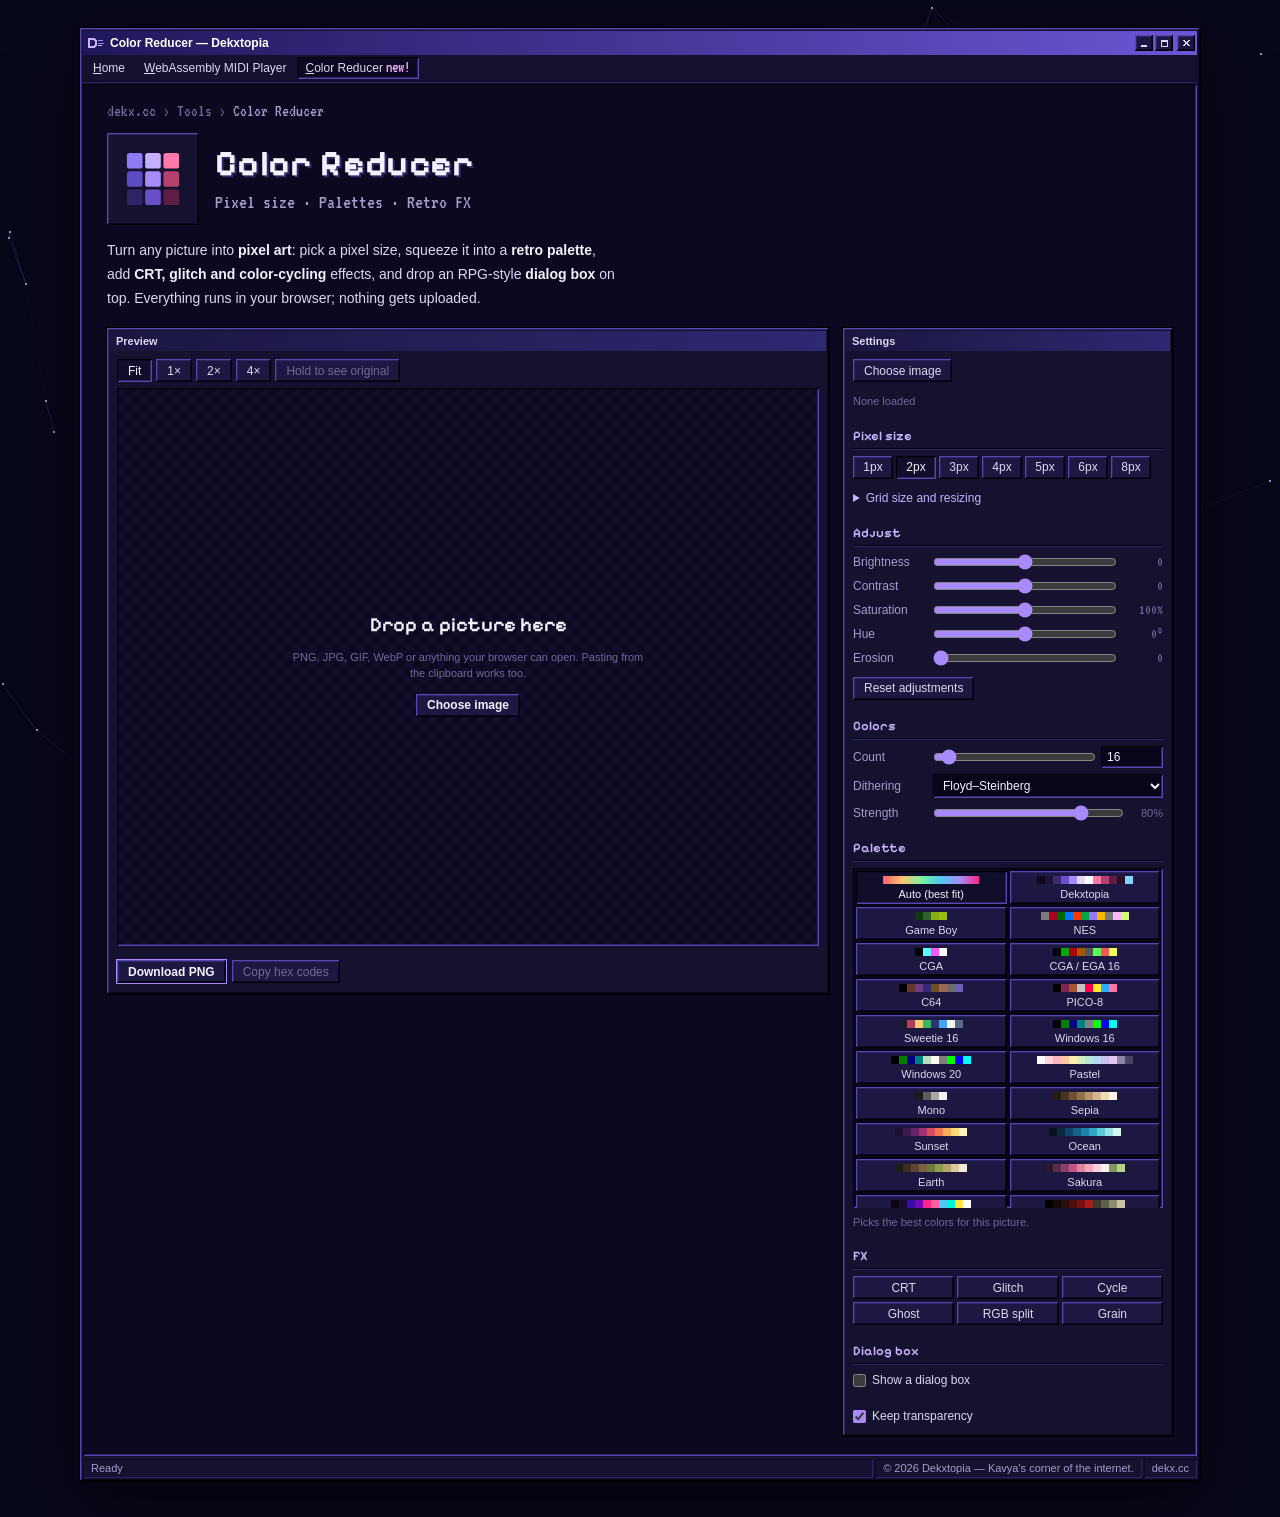
==== commit 6f689286: "Add files via upload" ====
--- a/color.html
+++ b/color.html
@@ -1,216 +1,46 @@
 <!DOCTYPE html>
-<html lang="en">
+<html lang="en" data-theme="dark">
 <head>
-<meta charset="utf-8">
+<meta charset="UTF-8">
 <meta name="viewport" content="width=device-width, initial-scale=1, viewport-fit=cover">
+<meta name="description" content="Reduce a picture's resolution and colors with retro palettes, FX and dialog boxes. Runs in your browser.">
+<meta name="author" content="Kavya">
+<meta property="og:title" content="Color Reducer — Dekxtopia">
+<meta property="og:description" content="Reduce a picture's resolution and colors with retro palettes, FX and dialog boxes. Runs in your browser.">
+<meta property="og:type" content="website">
+<meta name="twitter:card" content="summary">
+<link rel="icon" href="favicon.svg" type="image/svg+xml">
+<link rel="alternate icon" href="favicon.ico">
 <title>Color Reducer — Dekxtopia</title>
-<meta name="description" content="Reduce a picture's resolution and number of colors, optionally locked to a fixed palette.">
 <link rel="preconnect" href="https://fonts.googleapis.com">
 <link rel="preconnect" href="https://fonts.gstatic.com" crossorigin>
-<link href="https://fonts.googleapis.com/css2?family=DotGothic16&family=Inter:wght@400;500;600;700&family=Space+Grotesk:wght@500;600;700&display=swap" rel="stylesheet">
-<style>
-:root{
-  --bg-0:#0C0A1E; --bg-1:#170D2B; --bg-2:#2A0F26;
-  --card:rgba(255,255,255,.035); --card-hi:rgba(255,255,255,.06);
-  --line:rgba(190,170,255,.16); --line-soft:rgba(190,170,255,.09);
-  --ink:#ECE8F7; --text:#C9C3DC; --muted:#8E87A8; --faint:#6E6889;
-  --accent:#A78BFA; --accent-2:#C4B0FF; --accent-deep:#7C6AF2; --accent-ink:#120D26;
-  --pill:#27224A; --field:rgba(10,8,26,.55); --danger:#FF8A9A;
-  --chk1:#16122B; --chk2:#1E1938;
-  --display:"Space Grotesk",Inter,ui-sans-serif,system-ui,sans-serif;
-  --sans:Inter,ui-sans-serif,system-ui,-apple-system,"Segoe UI",Roboto,sans-serif;
-  --mono:ui-monospace,SFMono-Regular,Menlo,Consolas,monospace;
-  color-scheme:dark;
-  box-sizing:border-box;
-  padding-top:env(safe-area-inset-top,0px); padding-bottom:env(safe-area-inset-bottom,0px);
-}
-@media (prefers-color-scheme:dark){:root:not([data-theme="light"]){color-scheme:dark}}
-:root[data-theme="dark"]{color-scheme:dark}
-*,*::before,*::after{box-sizing:inherit}
-html{scroll-padding-top:calc(env(safe-area-inset-top,0px) + 64px);background:var(--bg-0)}
-body{margin:0;min-height:100%;color:var(--text);font-family:var(--sans);font-size:15px;line-height:1.6;
-  background:linear-gradient(115deg,var(--bg-0) 0%,var(--bg-1) 50%,var(--bg-2) 100%) fixed;background-color:var(--bg-0)}
-#sky{position:fixed;inset:0;width:100%;height:100%;pointer-events:none;z-index:0}
-a{color:var(--accent);text-decoration:none}
-a:hover{color:var(--accent-2)}
-:focus-visible{outline:2px solid var(--accent);outline-offset:2px}
-[hidden]{display:none!important}
-
-/* header */
-.site-header{position:sticky;top:0;z-index:10;background:rgba(12,10,30,.82);backdrop-filter:blur(10px);
-  -webkit-backdrop-filter:blur(10px);border-bottom:1px solid var(--line-soft);padding-top:env(safe-area-inset-top,0px)}
-.site-header .inner{max-width:1040px;margin:0 auto;padding:10px 20px;display:flex;align-items:center;gap:16px}
-.brand{display:flex;align-items:center;gap:9px;font-family:var(--display);font-weight:700;font-size:19px;color:var(--ink)}
-.brand:hover{color:var(--ink)}
-.brand svg{width:22px;height:22px;color:var(--accent)}
-.site-nav{margin-left:auto;display:flex;gap:4px;align-items:center;flex-wrap:wrap;font-size:14px;font-weight:500}
-.site-nav a{color:var(--text);padding:6px 12px;border-radius:7px;display:flex;align-items:center;gap:8px}
-.site-nav a:hover{color:var(--ink);background:rgba(255,255,255,.04)}
-.site-nav a[aria-current="page"]{background:var(--pill);color:var(--ink);font-weight:600}
-.new{font-size:10.5px;font-weight:700;letter-spacing:.06em;color:var(--accent-2);border:1px solid rgba(167,139,250,.55);
-  background:rgba(124,106,242,.22);border-radius:999px;padding:1px 8px;line-height:1.5}
-
-/* page */
-.page{position:relative;z-index:1;max-width:1040px;margin:0 auto;padding:0 20px 40px}
-.hero{padding:52px 0 8px}
-.badge{display:inline-flex;align-items:center;gap:8px;font-size:12.5px;font-weight:700;letter-spacing:.06em;color:var(--ink);
-  border:1px solid rgba(167,139,250,.55);background:rgba(124,106,242,.14);border-radius:999px;padding:4px 14px}
-.badge::before{content:"";width:5px;height:5px;border-radius:50%;background:var(--accent-2)}
-.hero-row{display:flex;align-items:center;gap:22px;margin-top:26px}
-.hero-icon{flex:none;width:88px;height:88px;border-radius:50%;display:grid;place-items:center;
-  border:2px solid rgba(167,139,250,.45);background:radial-gradient(circle at 35% 30%,#3a2d73,#140f2c 70%);box-shadow:0 0 28px rgba(124,106,242,.25)}
-.hero-icon svg{width:46px;height:46px}
-h1{font-family:var(--display);font-weight:700;font-size:clamp(34px,6vw,52px);line-height:1.05;letter-spacing:-.02em;margin:0;
-  background:linear-gradient(90deg,#8E7CF6,#B9A2FF);-webkit-background-clip:text;background-clip:text;color:transparent}
-.sub{color:var(--muted);font-size:17px;margin-top:8px}
-.lead{max-width:62ch;font-size:16.5px;line-height:1.75;margin:26px 0 0;color:var(--text)}
-.lead b{color:var(--ink)}
-hr.rule{border:0;border-top:1px solid var(--line);margin:34px 0 30px}
-
-.layout{display:grid;grid-template-columns:minmax(0,1fr) 300px;gap:18px;align-items:start}
-.col{display:flex;flex-direction:column;gap:18px;min-width:0}
-.card{background:var(--card);border:1px solid var(--line);border-radius:12px;padding:18px 20px}
-.label{font-size:12px;font-weight:700;letter-spacing:.09em;color:var(--muted);margin:0 0 12px;text-transform:uppercase}
-.card .label + .label{margin-top:0}
-.sect + .sect{margin-top:16px;padding-top:16px;border-top:1px solid var(--line-soft)}
-.field{display:grid;grid-template-columns:78px minmax(0,1fr);gap:8px;align-items:center;font-size:14px}
-.field + .field{margin-top:9px}
-.field > span:first-child,.field > label:first-child{color:var(--muted)}
-.row{display:flex;gap:6px;align-items:center;flex-wrap:wrap}
-.small{font-size:12.5px;color:var(--muted)}
-.hint{font-size:12.5px;color:var(--muted);margin-top:8px}
-.hint.err{color:var(--danger)}
-
-input[type=number],select,textarea{font:inherit;font-size:14px;color:var(--ink);background:var(--field);
-  border:1px solid var(--line);border-radius:7px;padding:5px 8px}
-input[type=number]{width:74px}
-select{width:100%}
-select option{background:#1A1533;color:var(--ink)}
-textarea{width:100%;min-height:70px;resize:vertical;font-family:var(--mono);font-size:12px;margin-top:8px}
-input[type=range]{flex:1;min-width:0;accent-color:var(--accent)}
-input[type=checkbox]{accent-color:var(--accent);margin:0;width:15px;height:15px}
-input[type=color]{width:42px;height:28px;padding:2px;border:1px solid var(--line);border-radius:7px;background:var(--field)}
-.check{display:flex;gap:8px;align-items:center;cursor:pointer;font-size:14px;color:var(--text)}
-
-button{font:inherit;font-size:13.5px;font-weight:600;cursor:pointer;border-radius:7px;border:1px solid var(--line);
-  background:var(--card-hi);color:var(--ink);padding:5px 11px;min-height:30px}
-button:hover{border-color:rgba(167,139,250,.5);background:rgba(124,106,242,.12)}
-button.primary{background:linear-gradient(90deg,#8E7CF6,#A78BFA);border-color:transparent;color:var(--accent-ink);font-weight:700;padding:7px 14px}
-button.primary:hover{filter:brightness(1.08)}
-button:disabled{opacity:.4;cursor:not-allowed;filter:none}
-button[aria-pressed="true"]{background:rgba(124,106,242,.38);border-color:var(--accent);color:#fff;box-shadow:0 0 0 1px rgba(167,139,250,.35),0 0 14px rgba(124,106,242,.25)}
-.tag{font-size:11px;font-weight:700;letter-spacing:.06em;padding:2px 8px;min-height:24px;color:var(--muted);
-  background:rgba(255,255,255,.03)}
-.filebtn{position:relative;overflow:hidden;display:inline-block}
-.filebtn input{position:absolute;inset:0;opacity:0;cursor:pointer}
-.actions{display:flex;gap:8px;flex-wrap:wrap;margin-top:16px;padding-top:16px;border-top:1px solid var(--line-soft)}
-.chips{display:flex;flex-wrap:wrap;gap:3px;margin-top:8px}
-.chips span{width:12px;height:12px;border-radius:3px;box-shadow:inset 0 0 0 1px rgba(255,255,255,.18)}
-
-/* preview */
-.toolbar{display:flex;gap:6px;align-items:center;flex-wrap:wrap;margin-bottom:12px}
-.toolbar .spacer{flex:1}
-.status{font-size:12.5px;color:var(--muted);display:flex;gap:14px;flex-wrap:wrap}
-.status b{color:var(--ink);font-weight:600}
-.view{position:relative;height:min(64vh,580px);min-height:280px;overflow:auto;display:flex;border-radius:9px;
-  border:1px solid var(--line-soft);background-color:var(--chk2);
-  background-image:linear-gradient(45deg,var(--chk1) 25%,transparent 25%,transparent 75%,var(--chk1) 75%),
-    linear-gradient(45deg,var(--chk1) 25%,transparent 25%,transparent 75%,var(--chk1) 75%);
-  background-size:20px 20px;background-position:0 0,10px 10px}
-.view.drag{outline:2px dashed var(--accent);outline-offset:-8px}
-.view canvas{margin:auto;display:block;flex:none;image-rendering:pixelated;image-rendering:crisp-edges}
-.caption{font-size:12.5px;color:var(--faint);margin-top:10px}
-.empty{margin:auto;text-align:center;padding:30px 20px;max-width:420px}
-.empty p{margin:0 0 14px}
-.empty .big{font-family:var(--display);font-weight:600;font-size:24px;color:var(--ink);margin-bottom:6px}
-.busy{position:absolute;top:10px;right:10px;background:rgba(12,10,30,.9);border:1px solid var(--line);border-radius:999px;
-  padding:2px 12px;font-size:12.5px;color:var(--ink)}
-
-.strip{display:flex;height:34px;border-radius:7px;overflow:hidden;border:1px solid var(--line)}
-.strip i{display:block;min-width:2px;height:100%}
-.swatches{display:flex;flex-wrap:wrap;gap:6px;margin-top:12px;max-height:160px;overflow-y:auto}
-.swatches button{display:flex;align-items:center;gap:7px;padding:3px 9px 3px 4px;min-height:28px;font-weight:500;
-  font-family:var(--mono);font-size:12px;color:var(--text)}
-.swatches button span{width:18px;height:18px;border-radius:4px;box-shadow:inset 0 0 0 1px rgba(255,255,255,.18)}
-details{margin-top:10px}
-summary{cursor:pointer;color:var(--accent);font-size:13.5px}
-
-footer{position:relative;z-index:1;border-top:1px solid var(--line-soft)}
-footer .inner{max-width:1040px;margin:0 auto;padding:18px 20px;font-size:13px;color:var(--faint)}
-
-@media (min-width:901px){.settings{position:sticky;top:76px}}
-@media (max-width:900px){
-  .layout{grid-template-columns:1fr}
-  .view{height:54vh}
-  .hero{padding-top:36px}
-}
-@media (max-width:560px){
-  .hero-row{gap:14px}
-  .hero-icon{width:64px;height:64px}.hero-icon svg{width:34px;height:34px}
-  .site-nav a.hide-sm{display:none}
-}
-
-.layout{grid-template-columns:minmax(0,1fr) 340px}
-input[type=text]{font:inherit;font-size:14px;color:var(--ink);background:var(--field);border:1px solid var(--line);border-radius:7px;padding:5px 8px;width:100%}
-.seg{display:flex;flex-wrap:wrap;gap:4px}
-.seg button{min-width:44px}
-.tiles{display:grid;grid-template-columns:1fr 1fr;gap:6px;max-height:360px;overflow-y:auto;padding:2px}
-.pal-tile{display:flex;flex-direction:column;align-items:center;gap:5px;padding:7px 6px 6px;min-height:0;font-weight:500;font-size:12.5px;color:var(--text)}
-.pal-tile .mini{display:flex;flex-wrap:wrap;justify-content:center;gap:1px;max-width:100%}
-.pal-tile .mini i{width:8px;height:8px;display:block;box-shadow:inset 0 0 0 1px rgba(255,255,255,.12)}
-.pal-tile .mini.auto{height:8px;width:96px;border-radius:2px;background:linear-gradient(90deg,#ff5f6d,#ffc371,#7cf29a,#4cc9f0,#a78bfa,#f72585)}
-.pal-tile[aria-pressed="true"]{color:var(--ink)}
-.fxgrid{display:grid;grid-template-columns:repeat(3,1fr);gap:6px}
-.fxgrid button{font-size:12.5px;letter-spacing:.03em}
-.fxrow{display:grid;grid-template-columns:78px minmax(0,1fr) 38px;gap:8px;align-items:center;font-size:13.5px;margin-top:9px}
-.fxrow > span:first-child{color:var(--muted)}
-.fxrow .val{font-size:12.5px;color:var(--muted);text-align:right}
-.dlg-styles{display:flex;gap:6px;flex-wrap:wrap}
-.dlg-styles button{width:52px;height:40px;padding:4px;display:grid;place-items:center}
-.dlg-styles button span{display:block;width:100%;height:100%;border-radius:2px;position:relative}
-.dlg-styles button span::after{content:"";position:absolute;left:6px;right:10px;top:9px;height:2px;box-shadow:0 5px 0 currentColor,0 10px 0 currentColor;background:currentColor;opacity:.9}
-.dlg-styles [data-style="classic"] span{background:#000;outline:1px solid #fff;outline-offset:-3px;color:#fff}
-.dlg-styles [data-style="blue"] span{background:linear-gradient(#2B3FB8,#0B1450);outline:1px solid #fff;outline-offset:-3px;color:#fff}
-.dlg-styles [data-style="terminal"] span{background:#000;outline:1px solid #33FF66;outline-offset:-2px;color:#33FF66}
-.dlg-styles [data-style="parchment"] span{background:#E9D7AC;outline:2px solid #5A3A1E;outline-offset:-3px;color:#3A2412}
-.dlg-styles [data-style="dekx"] span{background:linear-gradient(#2A1F55,#140F2C);outline:1px solid #A78BFA;outline-offset:-3px;color:#ECE8F7}
-.dlg-body textarea{min-height:58px;font-family:"DotGothic16",var(--mono);font-size:14px}
-.progress{font-size:12.5px;color:var(--accent-2);margin-top:8px}
-
-@media (max-width:900px){.layout{grid-template-columns:1fr}}
-</style>
+<link href="https://fonts.googleapis.com/css2?family=DotGothic16&family=Pixelify+Sans:wght@400..700&family=VT323&display=swap" rel="stylesheet">
+<link rel="stylesheet" href="dekx.css">
 </head>
 <body>
-<canvas id="sky" aria-hidden="true"></canvas>
-
-<header class="site-header"><div class="inner">
-  <a class="brand" href="https://dekx.cc/index.html">
-    <svg viewBox="0 0 24 24" fill="none" stroke="currentColor" stroke-width="1.8" stroke-linejoin="round" aria-hidden="true"><path d="M12 2.5 20.5 7.25v9.5L12 21.5 3.5 16.75v-9.5z"/><path d="M12 7.5 15.9 9.75v4.5L12 16.5 8.1 14.25v-4.5z" fill="currentColor" opacity=".35"/></svg>
-    Dekxtopia</a>
-  <nav class="site-nav" aria-label="Site">
-    <a href="https://dekx.cc/index.html">Home</a>
-    <a class="hide-sm" href="https://dekx.cc/MPWGL2.html">MIDI Player WebGL2</a>
-    <a href="#" aria-current="page">Color Reducer <span class="new">NEW</span></a>
+<canvas id="neural" aria-hidden="true"></canvas>
+<div class="window">
+  <div class="titlebar">
+    <span class="tb-icon"><svg viewBox="0 0 14 9" width="14" height="9" shape-rendering="crispEdges" aria-hidden="true" class="logo"><rect x="0" y="0" width="6" height="1" fill="#c4b5fd"/><rect x="0" y="1" width="7" height="1" fill="#c4b5fd"/><rect x="0" y="2" width="2" height="1" fill="#c4b5fd"/><rect x="5" y="2" width="3" height="1" fill="#c4b5fd"/><rect x="9" y="2" width="4" height="1" fill="#a78bfa"/><rect x="0" y="3" width="2" height="1" fill="#c4b5fd"/><rect x="6" y="3" width="2" height="1" fill="#c4b5fd"/><rect x="0" y="4" width="2" height="1" fill="#c4b5fd"/><rect x="6" y="4" width="2" height="1" fill="#c4b5fd"/><rect x="9" y="4" width="5" height="1" fill="#818cf8"/><rect x="0" y="5" width="2" height="1" fill="#c4b5fd"/><rect x="6" y="5" width="2" height="1" fill="#c4b5fd"/><rect x="0" y="6" width="2" height="1" fill="#c4b5fd"/><rect x="5" y="6" width="3" height="1" fill="#c4b5fd"/><rect x="9" y="6" width="3" height="1" fill="#f0abfc"/><rect x="0" y="7" width="7" height="1" fill="#c4b5fd"/><rect x="0" y="8" width="6" height="1" fill="#c4b5fd"/></svg></span>
+    <span class="tb-title">Color Reducer — Dekxtopia</span>
+    <span class="tb-btns" aria-hidden="true"><span class="tb-btn"><svg viewBox="0 0 7 7" width="7" height="7" shape-rendering="crispEdges" aria-hidden="true"><rect x="0" y="5" width="6" height="1" fill="currentColor"/><rect x="0" y="6" width="6" height="1" fill="currentColor"/></svg></span><span class="tb-btn"><svg viewBox="0 0 7 7" width="7" height="7" shape-rendering="crispEdges" aria-hidden="true"><rect x="0" y="0" width="7" height="1" fill="currentColor"/><rect x="0" y="1" width="7" height="1" fill="currentColor"/><rect x="0" y="2" width="1" height="1" fill="currentColor"/><rect x="6" y="2" width="1" height="1" fill="currentColor"/><rect x="0" y="3" width="1" height="1" fill="currentColor"/><rect x="6" y="3" width="1" height="1" fill="currentColor"/><rect x="0" y="4" width="1" height="1" fill="currentColor"/><rect x="6" y="4" width="1" height="1" fill="currentColor"/><rect x="0" y="5" width="1" height="1" fill="currentColor"/><rect x="6" y="5" width="1" height="1" fill="currentColor"/><rect x="0" y="6" width="7" height="1" fill="currentColor"/></svg></span><span class="tb-btn"><svg viewBox="0 0 7 7" width="7" height="7" shape-rendering="crispEdges" aria-hidden="true"><rect x="0" y="0" width="2" height="1" fill="currentColor"/><rect x="5" y="0" width="2" height="1" fill="currentColor"/><rect x="1" y="1" width="2" height="1" fill="currentColor"/><rect x="4" y="1" width="2" height="1" fill="currentColor"/><rect x="2" y="2" width="3" height="1" fill="currentColor"/><rect x="2" y="3" width="3" height="1" fill="currentColor"/><rect x="1" y="4" width="2" height="1" fill="currentColor"/><rect x="4" y="4" width="2" height="1" fill="currentColor"/><rect x="0" y="5" width="2" height="1" fill="currentColor"/><rect x="5" y="5" width="2" height="1" fill="currentColor"/></svg></span></span>
+  </div>
+  <nav class="menubar" aria-label="Site">
+    <a href="index.html"><u>H</u>ome</a>
+    <a href="https://midi.dekx.cc/"><u>W</u>ebAssembly MIDI Player</a>
+    <a href="color.html" class="active" aria-current="page"><u>C</u>olor Reducer<span class="new">new!</span></a>
   </nav>
-</div></header>
-
-<main class="page">
-  <section class="hero">
-    <span class="badge">TOOL PAGE</span>
-    <div class="hero-row">
-      <div class="hero-icon" aria-hidden="true">
-        <svg viewBox="0 0 46 46"><rect x="3" y="3" width="12" height="12" rx="2" fill="#8E7CF6"/><rect x="17" y="3" width="12" height="12" rx="2" fill="#C4B0FF"/><rect x="31" y="3" width="12" height="12" rx="2" fill="#FF7AA8"/><rect x="3" y="17" width="12" height="12" rx="2" fill="#5B4BC4"/><rect x="17" y="17" width="12" height="12" rx="2" fill="#A78BFA"/><rect x="31" y="17" width="12" height="12" rx="2" fill="#B5426E"/><rect x="3" y="31" width="12" height="12" rx="2" fill="#2E2466"/><rect x="17" y="31" width="12" height="12" rx="2" fill="#6A50C8"/><rect x="31" y="31" width="12" height="12" rx="2" fill="#5E1E44"/></svg>
-      </div>
+  <main class="doc solo">
+    <div class="crumb">dekx.cc › Tools › <b>Color Reducer</b></div>
+    <div class="doc-head">
+      <div class="avatar icon"><svg viewBox="0 0 46 46"><rect x="3" y="3" width="12" height="12" rx="2" fill="#8E7CF6"/><rect x="17" y="3" width="12" height="12" rx="2" fill="#C4B0FF"/><rect x="31" y="3" width="12" height="12" rx="2" fill="#FF7AA8"/><rect x="3" y="17" width="12" height="12" rx="2" fill="#5B4BC4"/><rect x="17" y="17" width="12" height="12" rx="2" fill="#A78BFA"/><rect x="31" y="17" width="12" height="12" rx="2" fill="#B5426E"/><rect x="3" y="31" width="12" height="12" rx="2" fill="#2E2466"/><rect x="17" y="31" width="12" height="12" rx="2" fill="#6A50C8"/><rect x="31" y="31" width="12" height="12" rx="2" fill="#5E1E44"/></svg></div>
       <div>
         <h1>Color Reducer</h1>
-        <div class="sub">Pixel size · Palettes · Retro FX</div>
+        <div class="tagline">Pixel size · Palettes · Retro FX</div>
       </div>
     </div>
-    <p class="lead">Turn any picture into <b>pixel art</b>: pick a pixel size, squeeze it into a <b>retro palette</b>, add <b>CRT, glitch and color-cycling</b> effects, and drop an RPG-style <b>dialog box</b> on top. Everything runs in your browser; nothing gets uploaded.</p>
-  </section>
-  <hr class="rule">
-
-  <div class="layout">
+    <p class="intro">Turn any picture into <strong>pixel art</strong>: pick a pixel size, squeeze it into a <strong>retro palette</strong>, add <strong>CRT, glitch and color-cycling</strong> effects, and drop an RPG-style <strong>dialog box</strong> on top. Everything runs in your browser; nothing gets uploaded.</p>
+    <div class="layout">
     <div class="col">
       <section class="card">
         <p class="label">Preview</p>
@@ -362,41 +192,14 @@
       </div>
     </aside>
   </div>
-</main>
-
-<footer><div class="inner">© 2026 Dekxtopia — Kavya's corner of the internet.</div></footer>
-
-<script>
-(function(){
-  const c=document.getElementById("sky"),x=c.getContext("2d");
-  const still=window.matchMedia&&matchMedia("(prefers-reduced-motion: reduce)").matches;
-  let W=0,H=0,dpr=1,pts=[];
-  function size(){
-    dpr=Math.min(2,window.devicePixelRatio||1);W=innerWidth;H=innerHeight;
-    c.width=W*dpr;c.height=H*dpr;x.setTransform(dpr,0,0,dpr,0,0);
-    const n=Math.round(Math.min(90,W*H/16000));
-    pts=Array.from({length:n},()=>({x:Math.random()*W,y:Math.random()*H,vx:(Math.random()-.5)*.18,vy:(Math.random()-.5)*.18,r:Math.random()*1.4+.5}));
-  }
-  function draw(){
-    x.clearRect(0,0,W,H);
-    const L=140;
-    for(let i=0;i<pts.length;i++){const a=pts[i];
-      for(let j=i+1;j<pts.length;j++){const b=pts[j],dx=a.x-b.x,dy=a.y-b.y,d=Math.hypot(dx,dy);
-        if(d<L){x.strokeStyle=`rgba(150,125,255,${(1-d/L)*.28})`;x.lineWidth=.7;x.beginPath();x.moveTo(a.x,a.y);x.lineTo(b.x,b.y);x.stroke()}}}
-    for(const p of pts){x.fillStyle="rgba(170,145,255,.85)";x.beginPath();x.arc(p.x,p.y,p.r,0,Math.PI*2);x.fill()}
-  }
-  let looping=false;
-  function start(){if(!looping){looping=true;requestAnimationFrame(tick)}}
-  function tick(){
-    if(document.hidden){looping=false;return}
-    for(const p of pts){p.x+=p.vx;p.y+=p.vy;if(p.x<-10)p.x=W+10;if(p.x>W+10)p.x=-10;if(p.y<-10)p.y=H+10;if(p.y>H+10)p.y=-10}
-    draw();requestAnimationFrame(tick);
-  }
-  size();
-  addEventListener("resize",()=>{size();if(still)draw()});
-  if(still)draw();else{start();document.addEventListener("visibilitychange",()=>{if(!document.hidden)start()})}
-})();
-</script>
+  </main>
+  <div class="statusbar">
+    <span class="status-cell" id="status-msg">Ready</span>
+    <span class="status-cell">© 2026 Dekxtopia — Kavya's corner of the internet.</span>
+    <span class="status-cell">dekx.cc</span>
+  </div>
+</div>
+<script src="dekx.js"></script>
 <script>
 (function(){
 "use strict";
--- a/dekx.css
+++ b/dekx.css
@@ -0,0 +1,362 @@
+/* ==========================================================================
+   dekx.css — shared by index.html and color.html
+   ========================================================================== */
+
+:root {
+  --desk:    #07071a;
+  --face:    #15122f;
+  --face-2:  #1c1842;
+  --well:    #0a0920;
+  --hi:      #5547b0;
+  --hi-2:    #2d2668;
+  --lo:      #020108;
+  --lo-2:    #0b0922;
+  --text:    #dcd8f0;
+  --dim:     #a39dc9;
+  --faint:   #6f6a98;
+  --white:   #f3f0ff;
+  --lav:     #c4b5fd;
+  --violet:  #a78bfa;
+  --indigo:  #818cf8;
+  --pink:    #f0abfc;
+  --sel:     #3a2d8c;
+  --title-a: #1f175a;
+  --title-b: #6b55d4;
+  --title-ia:#1a1640;
+  --title-ib:#2f2872;
+
+  --ui:    Tahoma, Verdana, "Segoe UI", Geneva, sans-serif;
+  --pixel: "Pixelify Sans", Tahoma, sans-serif;
+  --term:  "VT323", "Lucida Console", Consolas, monospace;
+
+  --raised: inset -1px -1px var(--lo), inset 1px 1px var(--hi), inset -2px -2px var(--lo-2), inset 2px 2px var(--hi-2);
+  --sunken: inset 1px 1px var(--lo), inset -1px -1px var(--hi), inset 2px 2px var(--lo-2), inset -2px -2px var(--hi-2);
+  --etched: inset 1px 1px var(--lo), 1px 1px 0 var(--hi-2);
+
+  color-scheme: dark;
+}
+:root[data-theme="dark"] { color-scheme: dark; }
+
+*, *::before, *::after { box-sizing: border-box; margin: 0; padding: 0; }
+html { background: var(--desk); scroll-padding-top: 12px; }
+body {
+  min-height: 100dvh;
+  font: 13px/1.5 var(--ui);
+  color: var(--text);
+  background: var(--desk);
+  padding: env(safe-area-inset-top, 0px) 0 env(safe-area-inset-bottom, 0px);
+}
+a { color: var(--lav); text-decoration: underline; text-underline-offset: 2px; }
+a:hover { color: var(--white); }
+:focus-visible { outline: 1px dotted var(--white); outline-offset: 1px; }
+[hidden] { display: none !important; }
+b, strong { color: var(--white); }
+::selection { background: var(--sel); color: #fff; }
+
+#neural { position: fixed; inset: 0; width: 100%; height: 100%; z-index: 0; pointer-events: none; }
+
+/* ---------- Window shell ---------- */
+.window {
+  position: relative; z-index: 1;
+  max-width: 1120px; margin: 28px auto 36px;
+  background: var(--face);
+  padding: 3px;
+  box-shadow: var(--raised), 0 0 0 1px #000, 0 24px 60px rgba(0, 0, 0, 0.55);
+}
+.titlebar {
+  display: flex; align-items: center; gap: 6px;
+  height: 24px; padding: 0 2px 0 5px;
+  background: linear-gradient(90deg, var(--title-a), var(--title-b));
+  color: #fff; font: bold 12px var(--ui);
+  user-select: none;
+}
+.titlebar .tb-icon { display: flex; }
+.titlebar .tb-icon svg { width: 16px; height: auto; }
+.titlebar .tb-title { flex: 1; white-space: nowrap; overflow: hidden; text-overflow: ellipsis; }
+.tb-btns { display: flex; gap: 2px; }
+.tb-btn {
+  width: 18px; height: 16px; display: grid; place-items: center;
+  background: var(--face-2); color: var(--text); box-shadow: var(--raised);
+}
+.tb-btn:last-child { margin-left: 2px; }
+.tb-btn svg { width: 7px; height: 7px; }
+
+.menubar {
+  display: flex; align-items: center; gap: 1px;
+  padding: 2px 1px; margin-bottom: 3px;
+  box-shadow: 0 1px 0 var(--lo-2), 0 2px 0 var(--hi-2);
+  overflow-x: auto; white-space: nowrap; scrollbar-width: none;
+}
+.menubar::-webkit-scrollbar { display: none; }
+.menubar a {
+  padding: 2px 9px; color: var(--text); text-decoration: none; font-size: 12px;
+}
+.menubar a:hover { background: var(--sel); color: #fff; }
+.menubar a.active { box-shadow: var(--sunken); background: var(--well); }
+.menubar u { text-decoration: underline; text-underline-offset: 1px; }
+.menubar .new { font: 16px/1 var(--term); color: var(--pink); margin-left: 3px; }
+
+.statusbar { display: flex; gap: 2px; padding-top: 3px; }
+.status-cell {
+  padding: 1px 8px; font-size: 11px; color: var(--dim);
+  box-shadow: inset 1px 1px var(--lo-2), inset -1px -1px var(--hi-2);
+  white-space: nowrap; overflow: hidden; text-overflow: ellipsis;
+}
+.status-cell:first-child { flex: 1; }
+
+/* ---------- Workspace ---------- */
+.workspace { display: grid; grid-template-columns: 232px minmax(0, 1fr); gap: 3px; }
+.sidebar { display: flex; flex-direction: column; gap: 12px; padding: 10px 6px 10px 4px; min-width: 0; }
+
+.group {
+  position: relative; padding: 14px 10px 10px;
+  box-shadow: var(--etched); border: 0;
+}
+.group > .legend, .group > summary.legend {
+  position: absolute; top: -9px; left: 7px; padding: 0 4px;
+  background: var(--face); color: var(--lav);
+  font: 600 14px/18px var(--pixel); letter-spacing: 0.02em;
+  list-style: none;
+}
+.group > summary.legend { cursor: pointer; }
+.group > summary.legend::-webkit-details-marker { display: none; }
+.group > summary.legend::before { content: "[–] "; font: 16px var(--term); color: var(--faint); }
+details.group:not([open]) > summary.legend::before { content: "[+] "; }
+details.group:not([open]) { padding-bottom: 6px; }
+
+/* Tree view */
+.tree, .tree ul { list-style: none; }
+.tree { font-size: 12px; }
+.tree .root { display: flex; align-items: center; gap: 5px; padding: 1px 2px; color: var(--white); }
+.tree ul { margin-left: 7px; padding-left: 10px; border-left: 1px dotted var(--faint); }
+.tree li li { position: relative; }
+.tree li li::before { content: ""; position: absolute; left: -10px; top: 10px; width: 8px; border-top: 1px dotted var(--faint); }
+.tree a { display: inline-flex; align-items: center; gap: 5px; padding: 1px 3px; color: var(--text); text-decoration: none; }
+.tree a:hover, .tree a:focus { background: var(--sel); color: #fff; }
+.tree svg { flex-shrink: 0; }
+
+/* Social list */
+.links { list-style: none; display: flex; flex-direction: column; gap: 2px; }
+.links a { display: flex; align-items: center; gap: 7px; padding: 3px 3px; color: var(--text); text-decoration: none; }
+.links a:hover { background: var(--sel); color: #fff; }
+.links .ico { width: 16px; display: flex; justify-content: center; }
+.links .handle { flex: 1; }
+.links .tag { font: 15px/1 var(--term); color: var(--faint); }
+.links a:hover .tag { color: var(--lav); }
+
+/* ---------- Document pane ---------- */
+.doc {
+  background: var(--well); box-shadow: var(--sunken);
+  padding: 18px 24px 30px; min-width: 0;
+}
+.crumb { font: 17px/1 var(--term); color: var(--faint); margin-bottom: 14px; }
+.crumb b { color: var(--dim); font-weight: normal; }
+.doc-head { display: flex; align-items: center; gap: 16px; margin-bottom: 14px; }
+.avatar {
+  width: 92px; height: 92px; flex-shrink: 0; padding: 3px;
+  background: var(--face); box-shadow: var(--raised);
+}
+.avatar img, .avatar svg { width: 100%; height: 100%; object-fit: cover; display: block; box-shadow: inset 0 0 0 1px var(--lo); }
+.avatar.icon { display: grid; place-items: center; }
+.avatar.icon svg { width: 60px; height: auto; box-shadow: none; }
+h1 {
+  font: 700 clamp(26px, 2.2vw + 14px, 36px)/1.1 var(--pixel);
+  color: var(--white); letter-spacing: 0.01em;
+  text-shadow: 2px 2px 0 var(--hi-2);
+}
+.tagline { font: 20px/1.2 var(--term); color: var(--dim); margin-top: 6px; }
+.intro { font-size: 14px; line-height: 1.7; max-width: 66ch; }
+.doc > section > p { font-size: 14px; line-height: 1.7; max-width: 70ch; }
+.doc > section > p + p { margin-top: 10px; }
+
+.doc h2 {
+  font: 600 20px/1.2 var(--pixel); color: var(--lav);
+  margin: 30px 0 10px; padding-bottom: 5px; display: flow-root;
+  box-shadow: 0 1px 0 var(--lo), 0 2px 0 var(--hi-2);
+}
+.doc h2 .num { font: 20px var(--term); color: var(--faint); margin-right: 6px; }
+.doc section:first-of-type h2 { margin-top: 18px; }
+
+.soon {
+  margin-top: 12px; padding: 14px 16px;
+  border: 1px dashed var(--hi-2);
+  font: 18px/1.3 var(--term); color: var(--dim);
+}
+.soon .cursor { display: inline-block; width: 8px; height: 15px; background: var(--violet); vertical-align: -2px; margin-left: 2px; animation: blink 1s steps(1) infinite; }
+@keyframes blink { 50% { opacity: 0; } }
+
+/* ---------- Emulator child window ---------- */
+.infobox {
+  float: right; width: 344px; margin: 2px 0 14px 22px;
+  background: var(--face); padding: 3px; box-shadow: var(--raised), 0 0 0 1px #000;
+}
+.child-title {
+  display: flex; align-items: center; gap: 4px; height: 22px; padding: 0 2px 0 6px;
+  background: linear-gradient(90deg, var(--title-ia), var(--title-ib));
+  font: bold 11px var(--ui); color: var(--text);
+}
+.child-title .ct-text { flex: 1; white-space: nowrap; overflow: hidden; text-overflow: ellipsis; }
+.child-title .tb-btn { width: 18px; height: 16px; cursor: pointer; border: 0; padding: 0; }
+.child-title .tb-btn svg { width: 4px; height: 7px; }
+.child-title .tb-btn:active { box-shadow: var(--sunken); }
+.child-title .tb-btn:disabled { color: var(--faint); cursor: default; }
+.screen {
+  position: relative; aspect-ratio: 4 / 3; margin: 3px 0;
+  background: #000; box-shadow: var(--sunken); padding: 2px; overflow: hidden;
+}
+.screen iframe { display: block; width: 100%; height: 100%; border: 0; background: #000; }
+.power {
+  position: absolute; inset: 2px; display: flex; flex-direction: column; align-items: center; justify-content: center; gap: 10px;
+  background: radial-gradient(circle at 50% 45%, #15123a, #000 70%);
+  color: var(--dim); font: 18px/1.2 var(--term); text-align: center; padding: 10px;
+}
+.power .sys { font: 600 18px var(--pixel); color: var(--white); }
+.emu-help {
+  position: absolute; inset: 2px; z-index: 2; overflow-y: auto;
+  background: rgba(7, 7, 26, 0.96); padding: 12px 14px; font-size: 12px;
+}
+.emu-help h3 { font: 600 14px var(--pixel); color: var(--lav); margin-bottom: 8px; }
+.emu-help dl { display: grid; grid-template-columns: auto 1fr; gap: 3px 12px; }
+.emu-help dt { font: 16px/1.2 var(--term); color: var(--white); }
+.emu-help dd { color: var(--dim); }
+.emu-meta { display: flex; align-items: center; gap: 6px; padding: 2px 2px 1px; }
+.emu-meta .caption { flex: 1; font: 15px/1.15 var(--term); color: var(--dim); }
+.emu-meta .count { font: 15px/1 var(--term); color: var(--faint); }
+
+/* ---------- Controls ---------- */
+button, .btn {
+  font: 12px var(--ui); color: var(--text); cursor: pointer;
+  background: var(--face-2); border: 0; border-radius: 0;
+  padding: 3px 11px; min-height: 23px;
+  box-shadow: var(--raised);
+}
+button:hover { color: var(--white); }
+button:active, button[aria-pressed="true"] { box-shadow: var(--sunken); background: #110e2c; }
+button[aria-pressed="true"] { color: var(--white); }
+button:disabled { color: var(--faint); cursor: not-allowed; }
+button:disabled:active { box-shadow: var(--raised); background: var(--face-2); }
+button.primary { color: var(--white); font-weight: bold; box-shadow: var(--raised), 0 0 0 1px var(--violet); }
+
+input[type=number], input[type=text], select, textarea {
+  font: 12px var(--ui); color: var(--white);
+  background: #06051a; border: 0; border-radius: 0;
+  padding: 4px 6px; box-shadow: var(--sunken);
+}
+input[type=number] { width: 70px; }
+input[type=text], select, textarea { width: 100%; }
+select option { background: var(--face); }
+textarea { min-height: 64px; resize: vertical; font: 15px/1.2 var(--term); margin-top: 6px; }
+input[type=range] { flex: 1; min-width: 0; accent-color: var(--violet); }
+input[type=checkbox] { accent-color: var(--violet); width: 13px; height: 13px; margin: 0; }
+input[type=color] { width: 40px; height: 24px; padding: 2px; border: 0; background: #06051a; box-shadow: var(--sunken); }
+.check { display: flex; gap: 6px; align-items: center; cursor: pointer; }
+
+/* ---------- Tool page (color.html) ---------- */
+.doc.solo { padding-bottom: 20px; }
+.layout { display: grid; grid-template-columns: minmax(0, 1fr) 330px; gap: 14px; align-items: start; margin-top: 18px; }
+.col { display: flex; flex-direction: column; gap: 14px; min-width: 0; }
+.card { background: var(--face); padding: 3px; box-shadow: var(--raised), 0 0 0 1px #000; font-size: 12px; }
+.card > .label:first-child {
+  display: flex; align-items: center; height: 20px; padding: 0 6px; margin-bottom: 8px;
+  background: linear-gradient(90deg, var(--title-ia), var(--title-ib));
+  font: bold 11px var(--ui); color: var(--text); letter-spacing: 0;
+}
+.card > :not(.label) { margin-left: 7px; margin-right: 7px; }
+.card > :last-child { margin-bottom: 8px; }
+.sect { margin: 0 7px; }
+.sect + .sect { margin-top: 18px; }
+.sect > .label, .sect .label {
+  font: 600 13px var(--pixel); color: var(--lav);
+  padding-bottom: 4px; margin-bottom: 8px;
+  box-shadow: 0 1px 0 var(--lo), 0 2px 0 var(--hi-2);
+}
+.field { display: grid; grid-template-columns: 74px minmax(0, 1fr); gap: 6px; align-items: center; }
+.field + .field { margin-top: 6px; }
+.field > span:first-child, .field > label:first-child { color: var(--dim); }
+.row { display: flex; gap: 5px; align-items: center; flex-wrap: wrap; }
+.small { font-size: 11px; color: var(--faint); }
+.hint { font-size: 11px; color: var(--faint); margin-top: 6px; }
+.hint.err { color: #fca5a5; }
+.filebtn { position: relative; overflow: hidden; display: inline-block; }
+.filebtn input { position: absolute; inset: 0; opacity: 0; cursor: pointer; }
+.actions { display: flex; gap: 6px; flex-wrap: wrap; margin-top: 10px; }
+.chips { display: flex; flex-wrap: wrap; gap: 1px; margin-top: 6px; }
+.chips span { width: 11px; height: 11px; box-shadow: inset 0 0 0 1px rgba(0, 0, 0, 0.5); }
+
+.toolbar { display: flex; gap: 4px; align-items: center; flex-wrap: wrap; margin-bottom: 6px; }
+.toolbar .spacer { flex: 1; }
+.status { font: 15px/1 var(--term); color: var(--faint); display: flex; gap: 12px; flex-wrap: wrap; }
+.status b { color: var(--lav); font-weight: normal; }
+.view {
+  position: relative; height: min(62vh, 560px); min-height: 260px; overflow: auto; display: flex;
+  box-shadow: var(--sunken); padding: 2px;
+  background-color: #100e29;
+  background-image:
+    linear-gradient(45deg, #0a0920 25%, transparent 25%, transparent 75%, #0a0920 75%),
+    linear-gradient(45deg, #0a0920 25%, transparent 25%, transparent 75%, #0a0920 75%);
+  background-size: 16px 16px; background-position: 0 0, 8px 8px;
+}
+.view.drag { outline: 1px dashed var(--white); outline-offset: -6px; }
+.view canvas { margin: auto; display: block; flex: none; image-rendering: pixelated; image-rendering: crisp-edges; }
+.empty { margin: auto; text-align: center; padding: 24px; max-width: 400px; }
+.empty p { margin: 0 0 12px; }
+.empty .big { font: 600 20px var(--pixel); color: var(--white); }
+.busy { position: absolute; top: 8px; right: 8px; font: 16px var(--term); color: var(--lav); background: var(--face); box-shadow: var(--raised); padding: 1px 8px; }
+
+.strip { display: flex; height: 26px; box-shadow: var(--sunken); padding: 2px; }
+.strip i { display: block; min-width: 2px; height: 100%; }
+.swatches { display: flex; flex-wrap: wrap; gap: 3px; margin-top: 8px; max-height: 150px; overflow-y: auto; }
+.swatches button { display: flex; align-items: center; gap: 5px; padding: 2px 7px 2px 3px; min-height: 22px; font: 15px/1 var(--term); }
+.swatches button span { width: 14px; height: 14px; box-shadow: inset 0 0 0 1px rgba(0, 0, 0, 0.5); }
+details:not(.group) { margin-top: 8px; }
+details:not(.group) > summary { cursor: pointer; color: var(--lav); font-size: 12px; }
+
+.seg { display: flex; flex-wrap: wrap; gap: 3px; }
+.seg button { min-width: 40px; padding: 3px 6px; }
+.tiles { display: grid; grid-template-columns: 1fr 1fr; gap: 3px; max-height: 340px; overflow-y: auto; padding: 3px; box-shadow: var(--sunken); background: #06051a; }
+.pal-tile { display: flex; flex-direction: column; align-items: center; gap: 4px; padding: 5px 4px 4px; font-size: 11px; }
+.pal-tile .mini { display: flex; flex-wrap: wrap; justify-content: center; gap: 0; max-width: 100%; }
+.pal-tile .mini i { width: 8px; height: 8px; display: block; }
+.pal-tile .mini.auto { height: 8px; width: 96px; background: linear-gradient(90deg, #ff5f6d, #ffc371, #7cf29a, #4cc9f0, #a78bfa, #f72585); }
+.fxgrid { display: grid; grid-template-columns: repeat(3, 1fr); gap: 3px; }
+.fxrow { display: grid; grid-template-columns: 74px minmax(0, 1fr) 40px; gap: 6px; align-items: center; margin-top: 6px; }
+.fxrow > span:first-child, .fxrow > label:first-child { color: var(--dim); }
+.fxrow .val { font: 15px/1 var(--term); color: var(--faint); text-align: right; }
+.dlg-styles { display: flex; gap: 3px; flex-wrap: wrap; }
+.dlg-styles button { width: 50px; height: 38px; padding: 4px; display: grid; place-items: center; }
+.dlg-styles button span { display: block; width: 100%; height: 100%; position: relative; }
+.dlg-styles button span::after { content: ""; position: absolute; left: 6px; right: 10px; top: 8px; height: 2px; box-shadow: 0 5px 0 currentColor, 0 10px 0 currentColor; background: currentColor; }
+.dlg-styles [data-style="classic"] span { background: #000; outline: 1px solid #fff; outline-offset: -3px; color: #fff; }
+.dlg-styles [data-style="blue"] span { background: linear-gradient(#2B3FB8, #0B1450); outline: 1px solid #fff; outline-offset: -3px; color: #fff; }
+.dlg-styles [data-style="terminal"] span { background: #000; outline: 1px solid #33FF66; outline-offset: -2px; color: #33FF66; }
+.dlg-styles [data-style="parchment"] span { background: #E9D7AC; outline: 2px solid #5A3A1E; outline-offset: -3px; color: #3A2412; }
+.dlg-styles [data-style="dekx"] span { background: linear-gradient(#2A1F55, #140F2C); outline: 1px solid #A78BFA; outline-offset: -3px; color: #ECE8F7; }
+.dlg-body textarea { font-family: "DotGothic16", var(--term); font-size: 13px; }
+
+/* ---------- Scrollbars ---------- */
+::-webkit-scrollbar { width: 14px; height: 14px; }
+::-webkit-scrollbar-track { background: #0d0b25; }
+::-webkit-scrollbar-thumb { background: var(--face-2); box-shadow: var(--raised); }
+::-webkit-scrollbar-corner { background: var(--face); }
+
+/* ---------- Responsive ---------- */
+@media (max-width: 900px) {
+  .layout { grid-template-columns: 1fr; }
+  .view { height: 52vh; }
+}
+@media (max-width: 820px) {
+  .window { margin: 0; box-shadow: var(--raised); }
+  .workspace { grid-template-columns: 1fr; }
+  .sidebar { padding: 12px 6px 6px; }
+  .infobox { float: none; width: auto; margin: 4px 0 18px; }
+  .doc { padding: 14px 14px 24px; }
+  .tb-btns { display: none; }
+}
+@media (max-width: 480px) {
+  .doc-head { align-items: flex-start; }
+  .avatar { width: 70px; height: 70px; }
+  .status-cell:nth-child(3) { display: none; }
+}
+@media (prefers-reduced-motion: reduce) {
+  .soon .cursor { animation: none; }
+}
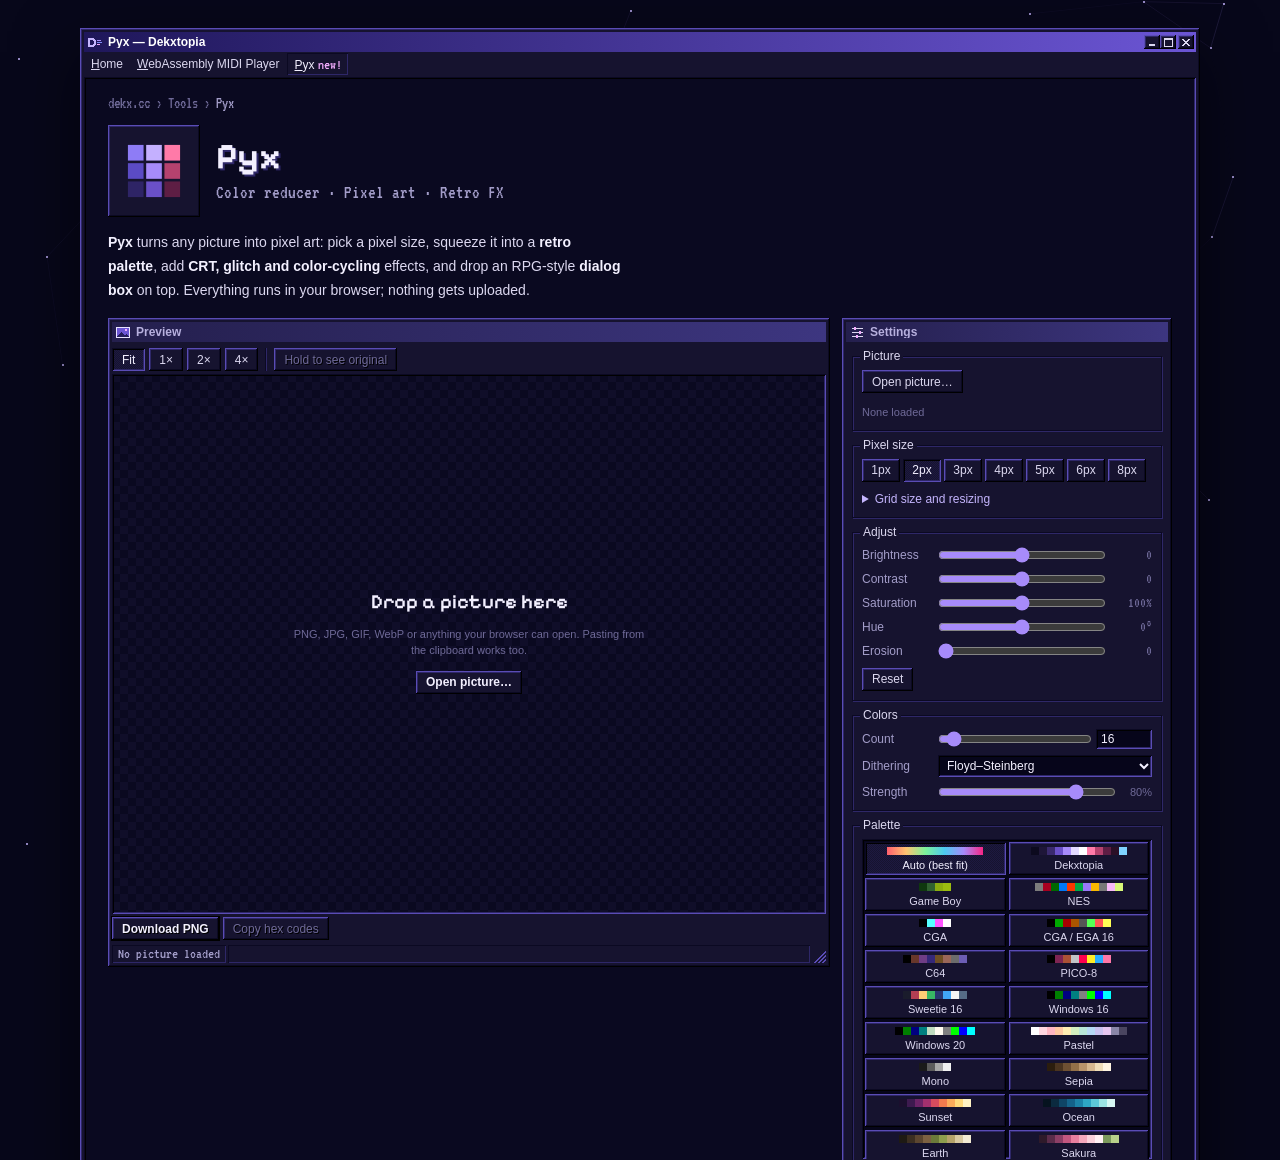
==== commit 8620d133: "Add files via upload" ====
--- a/color.html
+++ b/color.html
@@ -1,998 +1,13 @@
 <!DOCTYPE html>
-<html lang="en" data-theme="dark">
+<html lang="en">
 <head>
 <meta charset="UTF-8">
-<meta name="viewport" content="width=device-width, initial-scale=1, viewport-fit=cover">
-<meta name="description" content="Reduce a picture's resolution and colors with retro palettes, FX and dialog boxes. Runs in your browser.">
-<meta name="author" content="Kavya">
-<meta property="og:title" content="Color Reducer — Dekxtopia">
-<meta property="og:description" content="Reduce a picture's resolution and colors with retro palettes, FX and dialog boxes. Runs in your browser.">
-<meta property="og:type" content="website">
-<meta name="twitter:card" content="summary">
-<link rel="icon" href="favicon.svg" type="image/svg+xml">
-<link rel="alternate icon" href="favicon.ico">
-<title>Color Reducer — Dekxtopia</title>
-<link rel="preconnect" href="https://fonts.googleapis.com">
-<link rel="preconnect" href="https://fonts.gstatic.com" crossorigin>
-<link href="https://fonts.googleapis.com/css2?family=DotGothic16&family=Pixelify+Sans:wght@400..700&family=VT323&display=swap" rel="stylesheet">
-<link rel="stylesheet" href="dekx.css">
+<title>Pyx — Dekxtopia</title>
+<meta http-equiv="refresh" content="0; url=pyx.html">
+<link rel="canonical" href="https://dekx.cc/pyx.html">
+<style>body{background:#07071a;color:#dcd8f0;font:13px Tahoma,Verdana,sans-serif;padding:24px}a{color:#c4b5fd}</style>
 </head>
 <body>
-<canvas id="neural" aria-hidden="true"></canvas>
-<div class="window">
-  <div class="titlebar">
-    <span class="tb-icon"><svg viewBox="0 0 14 9" width="14" height="9" shape-rendering="crispEdges" aria-hidden="true" class="logo"><rect x="0" y="0" width="6" height="1" fill="#c4b5fd"/><rect x="0" y="1" width="7" height="1" fill="#c4b5fd"/><rect x="0" y="2" width="2" height="1" fill="#c4b5fd"/><rect x="5" y="2" width="3" height="1" fill="#c4b5fd"/><rect x="9" y="2" width="4" height="1" fill="#a78bfa"/><rect x="0" y="3" width="2" height="1" fill="#c4b5fd"/><rect x="6" y="3" width="2" height="1" fill="#c4b5fd"/><rect x="0" y="4" width="2" height="1" fill="#c4b5fd"/><rect x="6" y="4" width="2" height="1" fill="#c4b5fd"/><rect x="9" y="4" width="5" height="1" fill="#818cf8"/><rect x="0" y="5" width="2" height="1" fill="#c4b5fd"/><rect x="6" y="5" width="2" height="1" fill="#c4b5fd"/><rect x="0" y="6" width="2" height="1" fill="#c4b5fd"/><rect x="5" y="6" width="3" height="1" fill="#c4b5fd"/><rect x="9" y="6" width="3" height="1" fill="#f0abfc"/><rect x="0" y="7" width="7" height="1" fill="#c4b5fd"/><rect x="0" y="8" width="6" height="1" fill="#c4b5fd"/></svg></span>
-    <span class="tb-title">Color Reducer — Dekxtopia</span>
-    <span class="tb-btns" aria-hidden="true"><span class="tb-btn"><svg viewBox="0 0 7 7" width="7" height="7" shape-rendering="crispEdges" aria-hidden="true"><rect x="0" y="5" width="6" height="1" fill="currentColor"/><rect x="0" y="6" width="6" height="1" fill="currentColor"/></svg></span><span class="tb-btn"><svg viewBox="0 0 7 7" width="7" height="7" shape-rendering="crispEdges" aria-hidden="true"><rect x="0" y="0" width="7" height="1" fill="currentColor"/><rect x="0" y="1" width="7" height="1" fill="currentColor"/><rect x="0" y="2" width="1" height="1" fill="currentColor"/><rect x="6" y="2" width="1" height="1" fill="currentColor"/><rect x="0" y="3" width="1" height="1" fill="currentColor"/><rect x="6" y="3" width="1" height="1" fill="currentColor"/><rect x="0" y="4" width="1" height="1" fill="currentColor"/><rect x="6" y="4" width="1" height="1" fill="currentColor"/><rect x="0" y="5" width="1" height="1" fill="currentColor"/><rect x="6" y="5" width="1" height="1" fill="currentColor"/><rect x="0" y="6" width="7" height="1" fill="currentColor"/></svg></span><span class="tb-btn"><svg viewBox="0 0 7 7" width="7" height="7" shape-rendering="crispEdges" aria-hidden="true"><rect x="0" y="0" width="2" height="1" fill="currentColor"/><rect x="5" y="0" width="2" height="1" fill="currentColor"/><rect x="1" y="1" width="2" height="1" fill="currentColor"/><rect x="4" y="1" width="2" height="1" fill="currentColor"/><rect x="2" y="2" width="3" height="1" fill="currentColor"/><rect x="2" y="3" width="3" height="1" fill="currentColor"/><rect x="1" y="4" width="2" height="1" fill="currentColor"/><rect x="4" y="4" width="2" height="1" fill="currentColor"/><rect x="0" y="5" width="2" height="1" fill="currentColor"/><rect x="5" y="5" width="2" height="1" fill="currentColor"/></svg></span></span>
-  </div>
-  <nav class="menubar" aria-label="Site">
-    <a href="index.html"><u>H</u>ome</a>
-    <a href="https://midi.dekx.cc/"><u>W</u>ebAssembly MIDI Player</a>
-    <a href="color.html" class="active" aria-current="page"><u>C</u>olor Reducer<span class="new">new!</span></a>
-  </nav>
-  <main class="doc solo">
-    <div class="crumb">dekx.cc › Tools › <b>Color Reducer</b></div>
-    <div class="doc-head">
-      <div class="avatar icon"><svg viewBox="0 0 46 46"><rect x="3" y="3" width="12" height="12" rx="2" fill="#8E7CF6"/><rect x="17" y="3" width="12" height="12" rx="2" fill="#C4B0FF"/><rect x="31" y="3" width="12" height="12" rx="2" fill="#FF7AA8"/><rect x="3" y="17" width="12" height="12" rx="2" fill="#5B4BC4"/><rect x="17" y="17" width="12" height="12" rx="2" fill="#A78BFA"/><rect x="31" y="17" width="12" height="12" rx="2" fill="#B5426E"/><rect x="3" y="31" width="12" height="12" rx="2" fill="#2E2466"/><rect x="17" y="31" width="12" height="12" rx="2" fill="#6A50C8"/><rect x="31" y="31" width="12" height="12" rx="2" fill="#5E1E44"/></svg></div>
-      <div>
-        <h1>Color Reducer</h1>
-        <div class="tagline">Pixel size · Palettes · Retro FX</div>
-      </div>
-    </div>
-    <p class="intro">Turn any picture into <strong>pixel art</strong>: pick a pixel size, squeeze it into a <strong>retro palette</strong>, add <strong>CRT, glitch and color-cycling</strong> effects, and drop an RPG-style <strong>dialog box</strong> on top. Everything runs in your browser; nothing gets uploaded.</p>
-    <div class="layout">
-    <div class="col">
-      <section class="card">
-        <p class="label">Preview</p>
-        <div class="toolbar">
-          <div id="zoomBtns" style="display:flex;gap:4px;flex-wrap:wrap">
-            <button type="button" data-z="fit" aria-pressed="true">Fit</button>
-            <button type="button" data-z="1" aria-pressed="false">1×</button>
-            <button type="button" data-z="2" aria-pressed="false">2×</button>
-            <button type="button" data-z="4" aria-pressed="false">4×</button>
-          </div>
-          <button type="button" id="compare" disabled>Hold to see original</button>
-          <span class="spacer"></span>
-          <div class="status" id="status" aria-live="polite"></div>
-        </div>
-        <div class="view" id="view">
-          <div class="empty" id="empty">
-            <p class="big">Drop a picture here</p>
-            <p class="small">PNG, JPG, GIF, WebP or anything your browser can open. Pasting from the clipboard works too.</p>
-            <span class="filebtn"><button class="primary" type="button" tabindex="-1">Choose image</button><input id="file2" type="file" accept="image/*" aria-label="Choose image"></span>
-          </div>
-          <canvas id="out" hidden></canvas>
-          <canvas id="orig" hidden></canvas>
-          <div class="busy" id="busy" hidden>Working…</div>
-        </div>
-        <div class="actions" style="border-top:0;padding-top:0;margin-top:14px">
-          <button class="primary" id="save" type="button" disabled>Download PNG</button>
-          <button class="primary" id="saveGif" type="button" disabled hidden>Download GIF</button>
-          <button id="copyHex" type="button" disabled>Copy hex codes</button>
-        </div>
-        <div class="hint" id="saveHint" aria-live="polite"></div>
-      </section>
-
-      <section class="card" id="band" hidden>
-        <p class="label">Palette used</p>
-        <div class="strip" id="strip"></div>
-        <p class="small" style="margin:8px 0 0">Bar widths show how much of the picture each color covers. Click a color to copy it.</p>
-        <div class="swatches" id="swatches"></div>
-        <details><summary>Hex list</summary><textarea id="hexOut" readonly></textarea></details>
-      </section>
-    </div>
-
-    <aside class="card settings" aria-label="Settings">
-      <p class="label">Settings</p>
-      <div class="sect">
-        <span class="filebtn"><button type="button" tabindex="-1">Choose image</button><input id="file" type="file" accept="image/*" aria-label="Choose image"></span>
-        <div class="small" id="srcInfo" style="margin-top:6px">None loaded</div>
-      </div>
-
-      <div class="sect">
-        <p class="label">Pixel size</p>
-        <div class="seg" id="pxBtns">
-          <button type="button" data-k="1">1px</button><button type="button" data-k="2">2px</button><button type="button" data-k="3">3px</button>
-          <button type="button" data-k="4">4px</button><button type="button" data-k="5">5px</button><button type="button" data-k="6">6px</button><button type="button" data-k="8">8px</button>
-        </div>
-        <details style="margin-top:10px"><summary>Grid size and resizing</summary>
-          <div style="margin-top:10px">
-            <div class="field"><label for="w">Width</label><div class="row"><input id="w" type="number" min="1" max="4096" value="256"><span class="small">pixels</span></div></div>
-            <div class="field"><label for="h">Height</label><div class="row"><input id="h" type="number" min="1" max="4096" value="256"><span class="small">pixels</span></div></div>
-            <div class="field"><span></span><label class="check"><input id="lock" type="checkbox" checked>Keep aspect ratio</label></div>
-            <div class="field"><label for="resize">Resize</label><select id="resize">
-              <option value="smooth">Smooth (photos)</option>
-              <option value="nearest">Nearest pixel (pixel art)</option></select></div>
-            <p class="small" style="margin:8px 0 0">Each grid pixel is drawn as a block of the chosen pixel size in the output.</p>
-          </div>
-        </details>
-      </div>
-
-      <div class="sect">
-        <p class="label">Adjust</p>
-        <div class="fxrow"><label for="bri">Brightness</label><input id="bri" type="range" min="-100" max="100" value="0"><span class="val" id="briV">0</span></div>
-        <div class="fxrow"><label for="con">Contrast</label><input id="con" type="range" min="-100" max="100" value="0"><span class="val" id="conV">0</span></div>
-        <div class="fxrow"><label for="sat">Saturation</label><input id="sat" type="range" min="0" max="200" value="100"><span class="val" id="satV">100%</span></div>
-        <div class="fxrow"><label for="hue">Hue</label><input id="hue" type="range" min="-180" max="180" value="0"><span class="val" id="hueV">0°</span></div>
-        <div class="fxrow"><label for="ero">Erosion</label><input id="ero" type="range" min="0" max="3" value="0"><span class="val" id="eroV">0</span></div>
-        <button type="button" id="resetAdj" style="margin-top:10px">Reset adjustments</button>
-      </div>
-
-      <div class="sect">
-        <p class="label">Colors</p>
-        <div class="field"><label for="n">Count</label><div class="row">
-          <input id="nRange" type="range" min="2" max="256" value="16" aria-label="Number of colors">
-          <input id="n" type="number" min="2" max="256" value="16" style="width:62px"></div></div>
-        <div class="field"><label for="dither">Dithering</label><select id="dither">
-          <option value="none">None</option>
-          <option value="fs" selected>Floyd–Steinberg</option>
-          <option value="atkinson">Atkinson</option>
-          <option value="bayer4">Ordered 4×4</option>
-          <option value="bayer8">Ordered 8×8</option></select></div>
-        <div class="field" id="strengthRow"><label for="strength">Strength</label><div class="row">
-          <input id="strength" type="range" min="0" max="100" value="80">
-          <span class="small" id="strengthVal" style="width:34px;text-align:right">80%</span></div></div>
-      </div>
-
-      <div class="sect">
-        <p class="label">Palette</p>
-        <div class="tiles" id="palTiles"></div>
-        <textarea id="custom" hidden placeholder="Paste hex colors, e.g. #000000 #FF0000 #FFFFFF" aria-label="Custom palette hex colors"></textarea>
-        <div class="hint" id="palHint"></div>
-      </div>
-
-      <div class="sect">
-        <p class="label">FX</p>
-        <div class="fxgrid" id="fxBtns">
-          <button type="button" data-fx="crt" aria-pressed="false">CRT</button>
-          <button type="button" data-fx="glitch" aria-pressed="false">Glitch</button>
-          <button type="button" data-fx="cycle" aria-pressed="false">Cycle</button>
-          <button type="button" data-fx="ghost" aria-pressed="false">Ghost</button>
-          <button type="button" data-fx="rgb" aria-pressed="false">RGB split</button>
-          <button type="button" data-fx="grain" aria-pressed="false">Grain</button>
-        </div>
-        <div class="fxrow" data-for="crt" hidden><label for="fx-crt">CRT</label><input id="fx-crt" type="range" min="5" max="100" value="60"><span class="val">60</span></div>
-        <div class="fxrow" data-for="glitch" hidden><label for="fx-glitch">Glitch</label><input id="fx-glitch" type="range" min="5" max="100" value="40"><span class="val">40</span></div>
-        <div data-for="glitch" hidden style="margin-top:6px;text-align:right"><button type="button" id="reseed">Shuffle glitch</button></div>
-        <div class="fxrow" data-for="cycle" hidden><label for="fx-cycle">Speed</label><input id="fx-cycle" type="range" min="2" max="24" value="8"><span class="val">8 fps</span></div>
-        <div class="fxrow" data-for="ghost" hidden><label for="fx-ghost">Ghost</label><input id="fx-ghost" type="range" min="5" max="100" value="40"><span class="val">40</span></div>
-        <div class="fxrow" data-for="rgb" hidden><label for="fx-rgb">RGB split</label><input id="fx-rgb" type="range" min="5" max="100" value="40"><span class="val">40</span></div>
-        <div class="fxrow" data-for="grain" hidden><label for="fx-grain">Grain</label><input id="fx-grain" type="range" min="5" max="100" value="30"><span class="val">30</span></div>
-        <p class="small" id="cycleNote" hidden style="margin:8px 0 0">Cycle rotates the palette to animate the picture. Save it with Download GIF.</p>
-      </div>
-
-      <div class="sect">
-        <p class="label">Dialog box</p>
-        <label class="check"><input id="dlgOn" type="checkbox">Show a dialog box</label>
-        <div class="dlg-body" id="dlgBox" hidden style="margin-top:12px">
-          <div class="dlg-styles" id="dlgStyles">
-            <button type="button" data-style="classic" aria-pressed="true" aria-label="Classic"><span></span></button>
-            <button type="button" data-style="blue" aria-pressed="false" aria-label="Blue"><span></span></button>
-            <button type="button" data-style="terminal" aria-pressed="false" aria-label="Terminal"><span></span></button>
-            <button type="button" data-style="parchment" aria-pressed="false" aria-label="Parchment"><span></span></button>
-            <button type="button" data-style="dekx" aria-pressed="false" aria-label="Dekxtopia"><span></span></button>
-          </div>
-          <div class="field" style="margin-top:12px"><label for="dlgName">Name</label><input id="dlgName" type="text" maxlength="24" placeholder="Optional"></div>
-          <div style="margin-top:9px"><label for="dlgText" class="small">Text</label>
-            <textarea id="dlgText" maxlength="200">...Where am I?</textarea></div>
-          <div class="field" style="margin-top:9px"><label for="dlgPos">Position</label><select id="dlgPos">
-            <option value="bottom">Bottom</option><option value="middle">Middle</option><option value="top">Top</option></select></div>
-          <div class="field"><label for="dlgSize">Text size</label><select id="dlgSize">
-            <option value="s">Small</option><option value="m" selected>Medium</option><option value="l">Large</option></select></div>
-          <div style="margin-top:10px;display:grid;gap:8px">
-            <label class="check"><input id="dlgArrow" type="checkbox" checked>Show the ▼ prompt</label>
-            <label class="check"><input id="dlgMatch" type="checkbox" checked>Use the picture's palette</label>
-          </div>
-        </div>
-      </div>
-
-      <div class="sect">
-        <label class="check"><input id="keepAlpha" type="checkbox" checked>Keep transparency</label>
-        <div class="row" id="bgRow" hidden style="margin-top:8px"><label for="bg" class="small">Fill with</label><input id="bg" type="color" value="#ffffff"></div>
-      </div>
-    </aside>
-  </div>
-  </main>
-  <div class="statusbar">
-    <span class="status-cell" id="status-msg">Ready</span>
-    <span class="status-cell">© 2026 Dekxtopia — Kavya's corner of the internet.</span>
-    <span class="status-cell">dekx.cc</span>
-  </div>
-</div>
-<script src="dekx.js"></script>
-<script>
-(function(){
-"use strict";
-const $=id=>document.getElementById(id);
-function nearest(P,K,r,g,b){
-  let best=0,bd=Infinity;
-  for(let j=0,o=0;j<K;j++,o+=3){
-    const pr=P[o],pg=P[o+1],pb=P[o+2];
-    const rm=(r+pr)*0.5,dr=r-pr,dg=g-pg,db=b-pb;
-    const d=(2+rm/256)*dr*dr+4*dg*dg+(2+(255-rm)/256)*db*db;
-    if(d<bd){bd=d;best=j}
-  }
-  return best;
-}
-
-function buildHist(d,N){
-  const BINS=262144;
-  const cnt=new Uint32Array(BINS),sr=new Float64Array(BINS),sg=new Float64Array(BINS),sb=new Float64Array(BINS);
-  let exact=new Map(),total=0;
-  for(let i=0;i<d.length;i+=4){
-    if(d[i+3]<128)continue;
-    const r=d[i],g=d[i+1],b=d[i+2];
-    const k=((r>>2)<<12)|((g>>2)<<6)|(b>>2);
-    cnt[k]++;sr[k]+=r;sg[k]+=g;sb[k]+=b;total++;
-    if(exact){const ek=(r<<16)|(g<<8)|b;exact.set(ek,(exact.get(ek)||0)+1);if(exact.size>N)exact=null}
-  }
-  let nb=0;for(let k=0;k<BINS;k++)if(cnt[k])nb++;
-  const R=new Float32Array(nb),G=new Float32Array(nb),B=new Float32Array(nb),Wt=new Float32Array(nb);
-  for(let k=0,i=0;k<BINS;k++){const c=cnt[k];if(c){R[i]=sr[k]/c;G[i]=sg[k]/c;B[i]=sb[k]/c;Wt[i]=c;i++}}
-  return {nb,R,G,B,Wt,total,exact:exact?[...exact.keys()].map(k=>[k>>16,(k>>8)&255,k&255]):null};
-}
-
-function makeBox(idx,h){
-  let mn=[255,255,255],mx=[0,0,0],w=0;
-  for(const i of idx){
-    const v=[h.R[i],h.G[i],h.B[i]];
-    for(let c=0;c<3;c++){if(v[c]<mn[c])mn[c]=v[c];if(v[c]>mx[c])mx[c]=v[c]}
-    w+=h.Wt[i];
-  }
-  const rng=[(mx[0]-mn[0])*1.0,(mx[1]-mn[1])*1.2,(mx[2]-mn[2])*0.9];
-  let ch=0;if(rng[1]>rng[ch])ch=1;if(rng[2]>rng[ch])ch=2;
-  return {idx,w,ch,range:rng[ch]};
-}
-function medianCut(h,N){
-  const all=new Array(h.nb);for(let i=0;i<h.nb;i++)all[i]=i;
-  const boxes=[makeBox(all,h)];
-  const chan=[h.R,h.G,h.B];
-  while(boxes.length<N){
-    let bi=-1,bs=0;
-    for(let i=0;i<boxes.length;i++){const b=boxes[i];if(b.idx.length<2)continue;const s=b.range*Math.sqrt(b.w);if(s>bs){bs=s;bi=i}}
-    if(bi<0)break;
-    const b=boxes[bi],A=chan[b.ch];
-    b.idx.sort((x,y)=>A[x]-A[y]);
-    let acc=0,half=b.w/2,s=1;
-    for(let i=0;i<b.idx.length;i++){acc+=h.Wt[b.idx[i]];if(acc>=half){s=i+1;break}}
-    s=Math.max(1,Math.min(b.idx.length-1,s));
-    boxes.splice(bi,1,makeBox(b.idx.slice(0,s),h),makeBox(b.idx.slice(s),h));
-  }
-  const P=new Float32Array(boxes.length*3);
-  boxes.forEach((b,j)=>{let r=0,g=0,bl=0;for(const i of b.idx){const w=h.Wt[i];r+=h.R[i]*w;g+=h.G[i]*w;bl+=h.B[i]*w}P[j*3]=r/b.w;P[j*3+1]=g/b.w;P[j*3+2]=bl/b.w});
-  return P;
-}
-function kmeans(h,P,iters){
-  const K=P.length/3;
-  for(let it=0;it<iters;it++){
-    const s=new Float64Array(K*4);
-    for(let i=0;i<h.nb;i++){const j=nearest(P,K,h.R[i],h.G[i],h.B[i]),w=h.Wt[i];s[j*4]+=h.R[i]*w;s[j*4+1]+=h.G[i]*w;s[j*4+2]+=h.B[i]*w;s[j*4+3]+=w}
-    for(let j=0;j<K;j++){const w=s[j*4+3];if(w>0){P[j*3]=s[j*4]/w;P[j*3+1]=s[j*4+1]/w;P[j*3+2]=s[j*4+2]/w}}
-  }
-  return P;
-}
-function autoPalette(h,N){
-  if(h.exact){const P=new Float32Array(h.exact.length*3);h.exact.forEach((c,j)=>{P[j*3]=c[0];P[j*3+1]=c[1];P[j*3+2]=c[2]});return P}
-  const P=kmeans(h,medianCut(h,N),h.nb>60000?3:5);
-  for(let i=0;i<P.length;i++)P[i]=Math.round(P[i]);
-  return P;
-}
-function fixedPalette(h,hexes,N){
-  const F=new Float32Array(hexes.length*3);
-  hexes.forEach((x,j)=>{const v=parseInt(x,16);F[j*3]=v>>16;F[j*3+1]=(v>>8)&255;F[j*3+2]=v&255});
-  const FK=hexes.length;
-  if(N>=FK||h.nb===0)return F;
-  // weight each palette entry by how much of the picture lands on it,
-  // then cluster those entries and keep one representative per cluster
-  const use=new Float64Array(FK);
-  for(let i=0;i<h.nb;i++)use[nearest(F,FK,h.R[i],h.G[i],h.B[i])]+=h.Wt[i];
-  const live=[];for(let j=0;j<FK;j++)if(use[j]>0)live.push(j);
-  const chosen=new Set();
-  if(live.length<=N)live.forEach(j=>chosen.add(j));
-  else{
-    const L=live.length,LP=new Float32Array(L*3);
-    const hp={nb:L,R:new Float32Array(L),G:new Float32Array(L),B:new Float32Array(L),Wt:new Float32Array(L),exact:null};
-    live.forEach((j,k)=>{hp.R[k]=LP[k*3]=F[j*3];hp.G[k]=LP[k*3+1]=F[j*3+1];hp.B[k]=LP[k*3+2]=F[j*3+2];hp.Wt[k]=use[j]});
-    const C=kmeans(hp,medianCut(hp,N),6);
-    for(let c=0;c<C.length/3;c++)chosen.add(live[nearest(LP,L,C[c*3],C[c*3+1],C[c*3+2])]);
-  }
-  if(chosen.size<N){
-    const order=[...use.keys()].sort((a,b)=>use[b]-use[a]);
-    for(const j of order){if(chosen.size>=N)break;chosen.add(j)}
-  }
-  const ids=[...chosen],P=new Float32Array(ids.length*3);
-  ids.forEach((j,k)=>{P[k*3]=F[j*3];P[k*3+1]=F[j*3+1];P[k*3+2]=F[j*3+2]});
-  return P;
-}
-
-function bayer(n){
-  let m=[[0]];
-  while(m.length<n){const s=m.length,M=[];for(let y=0;y<s*2;y++){const row=[];for(let x=0;x<s*2;x++){const q=[0,2,3,1][(y>=s?2:0)+(x>=s?1:0)];row.push(m[y%s][x%s]*4+q)}M.push(row)}m=M}
-  return m;
-}
-const KERNELS={
-  fs:[[1,0,7/16],[-1,1,3/16],[0,1,5/16],[1,1,1/16]],
-  atkinson:[[1,0,1/8],[2,0,1/8],[-1,1,1/8],[0,1,1/8],[1,1,1/8],[0,2,1/8]]
-};
-
-function mapPixels(d,w,h,P,mode,strength){
-  const K=P.length/3,out=new Uint8ClampedArray(d.length),used=new Uint32Array(K),idx=new Int16Array(w*h).fill(-1);
-  let lookup;
-  if(mode==="none"){
-    const cache=new Map();
-    lookup=(r,g,b)=>{const k=(r<<16)|(g<<8)|b;let j=cache.get(k);if(j===undefined){j=nearest(P,K,r,g,b);cache.set(k,j)}return j};
-  }else{
-    const t=new Int16Array(262144).fill(-1);
-    lookup=(r,g,b)=>{const k=((r>>2)<<12)|((g>>2)<<6)|(b>>2);let j=t[k];if(j<0){j=nearest(P,K,(r&252)|2,(g&252)|2,(b&252)|2);t[k]=j}return j};
-  }
-  const put=(i,j)=>{out[i]=P[j*3];out[i+1]=P[j*3+1];out[i+2]=P[j*3+2];out[i+3]=255;used[j]++;idx[i>>2]=j};
-
-  if(mode==="none"){
-    for(let i=0;i<d.length;i+=4){if(d[i+3]<128)continue;put(i,lookup(d[i],d[i+1],d[i+2]))}
-  }else if(mode==="bayer4"||mode==="bayer8"){
-    const n=mode==="bayer4"?4:8,M=bayer(n),nn=n*n;
-    const spread=(255/Math.max(1,Math.cbrt(K)-0.5))*strength;
-    for(let y=0;y<h;y++)for(let x=0;x<w;x++){
-      const i=(y*w+x)*4;if(d[i+3]<128)continue;
-      const o=((M[y%n][x%n]+0.5)/nn-0.5)*spread;
-      const r=Math.max(0,Math.min(255,d[i]+o|0)),g=Math.max(0,Math.min(255,d[i+1]+o|0)),b=Math.max(0,Math.min(255,d[i+2]+o|0));
-      put(i,lookup(r,g,b));
-    }
-  }else{
-    const ker=KERNELS[mode],RW=(w+4)*3;
-    let rows=[new Float32Array(RW),new Float32Array(RW),new Float32Array(RW)];
-    for(let y=0;y<h;y++){
-      const ltr=(y&1)===0,cur=rows[0];
-      for(let s=0;s<w;s++){
-        const x=ltr?s:w-1-s,i=(y*w+x)*4,e=(x+2)*3;
-        if(d[i+3]<128)continue;
-        const r=Math.max(0,Math.min(255,d[i]+cur[e])),g=Math.max(0,Math.min(255,d[i+1]+cur[e+1])),b=Math.max(0,Math.min(255,d[i+2]+cur[e+2]));
-        const j=lookup(r|0,g|0,b|0);put(i,j);
-        const er=(r-P[j*3])*strength,eg=(g-P[j*3+1])*strength,eb=(b-P[j*3+2])*strength;
-        for(const [dx,dy,f] of ker){
-          const xx=x+(ltr?dx:-dx);if(xx<0||xx>=w)continue;
-          const row=rows[dy],o=(xx+2)*3;row[o]+=er*f;row[o+1]+=eg*f;row[o+2]+=eb*f;
-        }
-      }
-      const r0=rows[0];r0.fill(0);rows=[rows[1],rows[2],r0];
-    }
-  }
-  return {out,used,idx};
-}
-
-
-function drawResized(bmp,sw,sh,tw,th,smooth,keepAlpha,bg){
-  let cur=bmp,cw=sw,ch=sh;
-  if(smooth){ // step down by halves for clean large reductions
-    while(cw/2>=tw&&ch/2>=th){
-      const nw=Math.max(tw,Math.round(cw/2)),nh=Math.max(th,Math.round(ch/2));
-      const c=document.createElement("canvas");c.width=nw;c.height=nh;
-      const x=c.getContext("2d");x.imageSmoothingEnabled=true;x.imageSmoothingQuality="high";x.drawImage(cur,0,0,nw,nh);
-      cur=c;cw=nw;ch=nh;
-    }
-  }
-  const c=document.createElement("canvas");c.width=tw;c.height=th;
-  const x=c.getContext("2d",{willReadFrequently:true});
-  if(!keepAlpha){x.fillStyle=bg;x.fillRect(0,0,tw,th)}
-  x.imageSmoothingEnabled=smooth;x.imageSmoothingQuality="high";
-  x.drawImage(cur,0,0,tw,th);
-  return c;
-}
-
-
-
-/* ---------- Palettes ---------- */
-const hexList=s=>s.trim().split(/\s+/);
-const gen=f=>{const a=[];f(a);return a};
-const toHex=(r,g,b)=>"#"+[r,g,b].map(v=>Math.round(v).toString(16).padStart(2,"0")).join("").toUpperCase();
-const PRESETS=[
- ["auto","Auto",null],
- ["dekx","Dekxtopia",hexList("0C0A1E 1E1638 3A2A6E 6A50C8 A78BFA E3D9FF FFFFFF FF7AA8 B5426E 5E1E44 2A0F26 7FD3FF")],
- ["gb","Game Boy",hexList("0F380F 306230 8BAC0F 9BBC0F")],
- ["nes","NES",hexList("7C7C7C 0000FC 0000BC 4428BC 940084 A80020 A81000 881400 503000 007800 006800 005800 004058 000000 BCBCBC 0078F8 0058F8 6844FC D800CC E40058 F83800 E45C10 AC7C00 00B800 00A800 00A844 008888 F8F8F8 3CBCFC 6888FC 9878F8 F878F8 F85898 F87858 FCA044 F8B800 B8F818 58D854 58F898 00E8D8 787878 FCFCFC A4E4FC B8B8F8 D8B8F8 F8B8F8 F8A4C0 F0D0B0 FCE0A8 F8D878 D8F878 B8F8B8 B8F8D8 00FCFC F8D8F8")],
- ["cga4","CGA",hexList("000000 55FFFF FF55FF FFFFFF")],
- ["ega","CGA / EGA 16",hexList("000000 0000AA 00AA00 00AAAA AA0000 AA00AA AA5500 AAAAAA 555555 5555FF 55FF55 55FFFF FF5555 FF55FF FFFF55 FFFFFF")],
- ["c64","C64",hexList("000000 FFFFFF 68372B 70A4B2 6F3D86 588D43 352879 B8C76F 6F4F25 433900 9A6759 444444 6C6C6C 9AD284 6C5EB5 959595")],
- ["pico8","PICO-8",hexList("000000 1D2B53 7E2553 008751 AB5236 5F574F C2C3C7 FFF1E8 FF004D FFA300 FFEC27 00E436 29ADFF 83769C FF77A8 FFCCAA")],
- ["sweetie","Sweetie 16",hexList("1A1C2C 5D275D B13E53 EF7D57 FFCD75 A7F070 38B764 257179 29366F 3B5DC9 41A6F6 73EFF7 F4F4F4 94B0C2 566C86 333C57")],
- ["win16","Windows 16",hexList("000000 800000 008000 808000 000080 800080 008080 C0C0C0 808080 FF0000 00FF00 FFFF00 0000FF FF00FF 00FFFF FFFFFF")],
- ["win20","Windows 20",hexList("000000 800000 008000 808000 000080 800080 008080 C0C0C0 C0DCC0 A6CAF0 FFFBF0 A0A0A4 808080 FF0000 00FF00 FFFF00 0000FF FF00FF 00FFFF FFFFFF")],
- ["pastel","Pastel",hexList("FFFFFF FFD6E0 FFB5C2 FFC8A2 FFEDB3 D4F0C0 B8E6D8 B5D8F5 C9C1F0 E6C6F0 8A86A8 4A4560")],
- ["mono","Mono",hexList("1A1A1A 5C5C5C A8A8A8 F2F2F2")],
- ["sepia","Sepia",hexList("2B1D0E 4A3420 6E5033 937048 B8946A D6B88E EFDDB7 FFF5E1")],
- ["sunset","Sunset",hexList("1B0F2E 3D1A4F 6B2367 A2306E D64C5E F27A4E FBAB5A FFD97A FFF3C4")],
- ["ocean","Ocean",hexList("06131F 0B2A3F 0F4566 14628A 1C82A8 2EA6C4 5CC8D8 9BE3E3 D7F7F3")],
- ["earth","Earth",hexList("1E1A14 3B2E21 5C4630 7D6142 6B7A3A 8E9E4E B5A36A D8C9A0 F2EAD3")],
- ["sakura","Sakura",hexList("2E1A2A 5A2C4A 8C3F66 C2577F E77F9E F4A7BB FAD0DA FFF0F3 7C9A5C B8D18A")],
- ["cyber","Cyber",hexList("0A0614 1A0B33 3A0CA3 7209B7 F72585 FF5DA2 4CC9F0 00F5D4 FEE440 FFFFFF")],
- ["horror","Horror",hexList("000000 120A0A 2B0F0F 4F0D0D 7A0F0F A61B1B 3A3A2E 5E5E4A 8C8C6E C9C2A3")],
- ["riso","RISO",hexList("FFFFFF FF48B0 0078BF FFE800 00A95C 000000")],
- ["cmyk","CMYK",hexList("FFFFFF 00FFFF FF00FF FFFF00 FF0000 00FF00 0000FF 000000")],
- ["bw","1-bit",hexList("000000 FFFFFF")],
- ["gray","Grayscale",gen(a=>{for(let i=0;i<256;i++)a.push(toHex(i,i,i))})],
- ["web","Web-safe 216",gen(a=>{for(let r=0;r<6;r++)for(let g=0;g<6;g++)for(let b=0;b<6;b++)a.push(toHex(r*51,g*51,b*51))})],
- ["rgb332","8-bit 3-3-2",gen(a=>{for(let r=0;r<8;r++)for(let g=0;g<8;g++)for(let b=0;b<4;b++)a.push(toHex(r*255/7,g*255/7,b*85))})],
- ["custom","Custom",null]
-];
-let palId="auto";
-
-function parseHexes(text){
-  const out=[],seen=new Set();
-  const re=/#?\b([0-9a-f]{6}|[0-9a-f]{3})\b/gi;let m;
-  while((m=re.exec(text))){
-    let h=m[1];if(h.length===3)h=h.split("").map(c=>c+c).join("");
-    h=h.toUpperCase();if(!seen.has(h)){seen.add(h);out.push(h)}
-  }
-  return out;
-}
-function currentFixed(){
-  if(palId==="custom")return parseHexes($("custom").value);
-  const p=PRESETS.find(x=>x[0]===palId);return p&&p[2]?p[2].map(h=>h.replace("#","").toUpperCase()):null;
-}
-
-function buildPalTiles(){
-  const box=$("palTiles");
-  PRESETS.forEach(([id,name,cols])=>{
-    const b=document.createElement("button");b.type="button";b.className="pal-tile";b.dataset.pal=id;
-    b.setAttribute("aria-pressed",String(id===palId));
-    const mini=document.createElement("span");mini.className="mini";
-    if(id==="auto")mini.classList.add("auto");
-    else if(id==="custom"){mini.id="customMini";}
-    else{
-      const show=cols.length>12?cols.filter((_,i)=>i%Math.ceil(cols.length/12)===0).slice(0,12):cols;
-      show.forEach(h=>{const i=document.createElement("i");i.style.background=h.startsWith("#")?h:"#"+h;mini.appendChild(i)});
-    }
-    b.appendChild(mini);b.appendChild(document.createTextNode(id==="auto"?"Auto (best fit)":name));
-    b.addEventListener("click",()=>selectPalette(id));
-    box.appendChild(b);
-  });
-}
-function selectPalette(id){
-  palId=id;
-  [...$("palTiles").children].forEach(b=>b.setAttribute("aria-pressed",String(b.dataset.pal===id)));
-  const fx=currentFixed();
-  if(fx&&fx.length>=2)setCount(Math.min(256,fx.length));
-  updatePalUI();schedule(0);
-}
-function setCount(n){$("n").value=n;$("nRange").value=n}
-function updatePalUI(){
-  $("custom").hidden=palId!=="custom";
-  const hint=$("palHint");hint.classList.remove("err");
-  const cm=$("customMini");
-  if(cm){cm.innerHTML="";parseHexes($("custom").value).slice(0,12).forEach(h=>{const i=document.createElement("i");i.style.background="#"+h;cm.appendChild(i)})}
-  if(palId==="auto"){hint.textContent="Picks the best colors for this picture.";return}
-  const fx=currentFixed(),n=+$("n").value;
-  if(!fx||fx.length<2){hint.classList.add("err");hint.textContent="Add at least 2 hex colors.";return}
-  hint.textContent=n>=fx.length?`${fx.length} colors. Lower the count to keep only the best-fitting ones.`:`${fx.length} colors; the ${n} that fit your picture best are used.`;
-}
-
-/* ---------- State ---------- */
-let src=null,base=null,result=null,zoom="fit",timer=0,running=false,pending=false,seed=1337;
-let k=2;
-const FX={crt:false,glitch:false,cycle:false,ghost:false,rgb:false,grain:false};
-let dlgStyle="classic",dlgLayer=null;
-let anim={raf:0,frame:0,last:0,frames:1};
-
-/* ---------- Image loading ---------- */
-async function loadFile(file){
-  if(!file)return;
-  if(file.type && !file.type.startsWith("image/")){setStatusText("That file isn't an image. Choose a PNG, JPG, GIF or WebP.");return}
-  let bmp=null;
-  try{bmp=await createImageBitmap(file)}catch(e){
-    try{bmp=await new Promise((res,rej)=>{const fr=new FileReader();fr.onload=()=>{const im=new Image();im.onload=()=>res(im);im.onerror=rej;im.src=fr.result};fr.onerror=rej;fr.readAsDataURL(file)})}
-    catch(e2){setStatusText("This image couldn't be opened. Try saving it as PNG or JPG first.");return}
-  }
-  const w=bmp.width||bmp.naturalWidth,h=bmp.height||bmp.naturalHeight;
-  src={bmp,w,h,name:(file.name||"image").replace(/\.[^.]+$/,"")};
-  $("srcInfo").textContent=`${file.name||"Pasted image"} (${w}×${h})`;
-  $("empty").hidden=true;
-  setPixelSize(k);
-}
-$("file").addEventListener("change",e=>loadFile(e.target.files[0]));
-$("file2").addEventListener("change",e=>loadFile(e.target.files[0]));
-const view=$("view");
-["dragenter","dragover"].forEach(t=>view.addEventListener(t,e=>{e.preventDefault();view.classList.add("drag")}));
-["dragleave","drop"].forEach(t=>view.addEventListener(t,e=>{e.preventDefault();view.classList.remove("drag")}));
-view.addEventListener("drop",e=>{const f=e.dataTransfer&&e.dataTransfer.files[0];if(f)loadFile(f)});
-window.addEventListener("paste",e=>{
-  const items=e.clipboardData?e.clipboardData.items:[];
-  for(const it of items){if(it.type.startsWith("image/")){loadFile(it.getAsFile());e.preventDefault();return}}
-});
-
-/* ---------- Controls ---------- */
-const W=$("w"),H=$("h"),lock=$("lock");
-const clampDim=v=>Math.max(1,Math.min(4096,Math.round(+v||1)));
-const MAX_OUT=16e6;
-function setPixelSize(nk){
-  k=nk;
-  [...$("pxBtns").children].forEach(b=>b.setAttribute("aria-pressed",String(+b.dataset.k===k)));
-  if(src){
-    const s=Math.min(1,Math.sqrt(MAX_OUT/(src.w*src.h)),8192/Math.max(src.w,src.h));
-    W.value=clampDim(src.w*s/k);H.value=clampDim(src.h*s/k);
-  }
-  schedule(0);
-}
-$("pxBtns").addEventListener("click",e=>{const b=e.target.closest("button");if(b)setPixelSize(+b.dataset.k)});
-W.addEventListener("input",()=>{if(lock.checked&&src)H.value=clampDim(+W.value*src.h/src.w);schedule()});
-H.addEventListener("input",()=>{if(lock.checked&&src)W.value=clampDim(+H.value*src.w/src.h);schedule()});
-$("nRange").addEventListener("input",()=>{$("n").value=$("nRange").value;updatePalUI();schedule()});
-$("n").addEventListener("input",()=>{$("nRange").value=$("n").value;updatePalUI();schedule()});
-$("strength").addEventListener("input",()=>{$("strengthVal").textContent=$("strength").value+"%";schedule()});
-$("dither").addEventListener("change",()=>{$("strengthRow").hidden=$("dither").value==="none";schedule(0)});
-$("custom").addEventListener("input",()=>{const n=parseHexes($("custom").value).length;if(n>=2)setCount(Math.min(256,n));updatePalUI();schedule()});
-$("keepAlpha").addEventListener("change",()=>{$("bgRow").hidden=$("keepAlpha").checked;schedule(0)});
-$("bg").addEventListener("input",()=>schedule());
-["resize","lock"].forEach(id=>$(id).addEventListener("change",()=>schedule(0)));
-
-const ADJ=[["bri",v=>v],["con",v=>v],["sat",v=>v+"%"],["hue",v=>v+"°"],["ero",v=>v]];
-ADJ.forEach(([id,f])=>$(id).addEventListener("input",()=>{$(id+"V").textContent=f($(id).value);schedule()}));
-$("resetAdj").addEventListener("click",()=>{[["bri",0],["con",0],["sat",100],["hue",0],["ero",0]].forEach(([id,v])=>{$(id).value=v});ADJ.forEach(([id,f])=>$(id+"V").textContent=f($(id).value));schedule(0)});
-
-$("fxBtns").addEventListener("click",e=>{
-  const b=e.target.closest("button");if(!b)return;const f=b.dataset.fx;FX[f]=!FX[f];
-  b.setAttribute("aria-pressed",String(FX[f]));
-  document.querySelectorAll(`[data-for="${f}"]`).forEach(r=>r.hidden=!FX[f]);
-  $("cycleNote").hidden=!FX.cycle;
-  if(f==="cycle")refreshOutput();else refreshFrame();
-});
-document.querySelectorAll(".fxrow[data-for] input").forEach(inp=>{
-  inp.addEventListener("input",()=>{
-    inp.nextElementSibling.textContent=inp.id==="fx-cycle"?inp.value+" fps":inp.value;
-    if(inp.id!=="fx-cycle")refreshFrame();
-  });
-});
-$("reseed").addEventListener("click",()=>{seed=(Math.random()*1e9)|0;refreshFrame()});
-
-$("dlgOn").addEventListener("change",()=>{$("dlgBox").hidden=!$("dlgOn").checked;refreshOutput()});
-$("dlgStyles").addEventListener("click",e=>{const b=e.target.closest("button");if(!b)return;dlgStyle=b.dataset.style;
-  [...$("dlgStyles").children].forEach(x=>x.setAttribute("aria-pressed",String(x===b)));refreshOutput()});
-["dlgName","dlgText"].forEach(id=>$(id).addEventListener("input",()=>{clearTimeout(dlgTimer);dlgTimer=setTimeout(refreshOutput,150)}));
-["dlgPos","dlgSize","dlgArrow","dlgMatch"].forEach(id=>$(id).addEventListener("change",refreshOutput));
-let dlgTimer=0;
-
-$("zoomBtns").addEventListener("click",e=>{
-  const z=e.target.dataset&&e.target.dataset.z;if(!z)return;zoom=z;
-  [...$("zoomBtns").children].forEach(b=>b.setAttribute("aria-pressed",String(b.dataset.z===z)));
-  applyZoom();
-});
-window.addEventListener("resize",()=>{if(zoom==="fit")applyZoom()});
-
-const cmp=$("compare");
-const showOrig=on=>{if(!result)return;$("orig").hidden=!on;$("out").hidden=on;cmp.setAttribute("aria-pressed",String(on))};
-cmp.addEventListener("pointerdown",e=>{e.preventDefault();cmp.setPointerCapture&&cmp.setPointerCapture(e.pointerId);showOrig(true)});
-["pointerup","pointercancel","lostpointercapture"].forEach(t=>cmp.addEventListener(t,()=>showOrig(false)));
-cmp.addEventListener("keydown",e=>{if(e.key===" "||e.key==="Enter"){e.preventDefault();showOrig(true)}});
-cmp.addEventListener("keyup",()=>showOrig(false));
-cmp.addEventListener("blur",()=>showOrig(false));
-
-function schedule(delay=180){
-  if(!src)return;
-  clearTimeout(timer);timer=setTimeout(run,delay);
-}
-async function run(){
-  if(running){pending=true;return}
-  running=true;$("busy").hidden=false;
-  await new Promise(r=>requestAnimationFrame(()=>setTimeout(r,0)));
-  try{if(await processBase())await refreshOutput()}catch(err){console.error(err);setStatusText("Something went wrong processing this image: "+err.message)}
-  $("busy").hidden=true;running=false;
-  if(pending){pending=false;run()}
-}
-
-/* ---------- Adjustments ---------- */
-function adjust(d){
-  const b=+$("bri").value,c=+$("con").value,s=+$("sat").value/100,hdeg=+$("hue").value;
-  if(!b&&!c&&s===1&&!hdeg)return;
-  const cf=(259*(c*2.55+255))/(255*(259-c*2.55)),bo=b*1.28;
-  const th=hdeg*Math.PI/180,cs=Math.cos(th),sn=Math.sin(th);
-  for(let i=0;i<d.length;i+=4){
-    if(d[i+3]===0)continue;
-    let r=d[i],g=d[i+1],bl=d[i+2];
-    if(hdeg){ // rotate hue in YIQ space
-      const y=.299*r+.587*g+.114*bl,ii=.596*r-.274*g-.322*bl,q=.211*r-.523*g+.312*bl;
-      const i2=ii*cs-q*sn,q2=ii*sn+q*cs;
-      r=y+.956*i2+.621*q2;g=y-.272*i2-.647*q2;bl=y-1.106*i2+1.703*q2;
-    }
-    if(s!==1){const L=.299*r+.587*g+.114*bl;r=L+(r-L)*s;g=L+(g-L)*s;bl=L+(bl-L)*s}
-    if(c){r=cf*(r-128)+128;g=cf*(g-128)+128;bl=cf*(bl-128)+128}
-    d[i]=r+bo;d[i+1]=g+bo;d[i+2]=bl+bo;
-  }
-}
-function erode(d,w,h,passes){
-  for(let p=0;p<passes;p++){
-    const c=d.slice();
-    const lum=i=>c[i]*.299+c[i+1]*.587+c[i+2]*.114;
-    for(let y=0;y<h;y++)for(let x=0;x<w;x++){
-      const i=(y*w+x)*4;if(c[i+3]<128)continue;
-      let best=i,bl=lum(i);
-      for(const [dx,dy] of [[1,0],[-1,0],[0,1],[0,-1]]){
-        const xx=x+dx,yy=y+dy;if(xx<0||yy<0||xx>=w||yy>=h)continue;
-        const j=(yy*w+xx)*4;if(c[j+3]<128)continue;const l=lum(j);if(l<bl){bl=l;best=j}
-      }
-      d[i]=c[best];d[i+1]=c[best+1];d[i+2]=c[best+2];
-    }
-  }
-}
-
-/* ---------- Base pass: resize, adjust, quantize ---------- */
-async function processBase(){
-  const t0=performance.now();
-  const tw=clampDim(W.value),th=clampDim(H.value);
-  if(tw*th*k*k>MAX_OUT){setStatusText(`Output would be ${tw*k}×${th*k}, over 16 megapixels. Pick a smaller pixel grid or pixel size.`);return false}
-  let N=Math.max(2,Math.min(256,Math.round(+$("n").value||16)));
-  const keepAlpha=$("keepAlpha").checked,smooth=$("resize").value==="smooth";
-  const baseC=drawResized(src.bmp,src.w,src.h,tw,th,smooth,keepAlpha,$("bg").value);
-  const og=$("orig");og.width=tw;og.height=th;const ogx=og.getContext("2d");ogx.clearRect(0,0,tw,th);ogx.drawImage(baseC,0,0);
-  const d=baseC.getContext("2d").getImageData(0,0,tw,th).data;
-  // work in a float copy so adjustments don't clip early
-  const wd=new Float32Array(d.length);for(let i=0;i<d.length;i++)wd[i]=d[i];
-  adjust(wd);
-  const cd=new Uint8ClampedArray(wd);
-  const ero=+$("ero").value;if(ero)erode(cd,tw,th,ero);
-  const hist=buildHist(cd,N);
-  let P;
-  if(palId!=="auto"){
-    const fx=currentFixed();
-    if(!fx||fx.length<2){setStatusText("Add at least 2 hex colors to the custom palette.");return false}
-    P=fixedPalette(hist,fx,N);
-  }else P=autoPalette(hist,N);
-  const mode=$("dither").value,strength=+$("strength").value/100;
-  const K=P.length/3;
-  const m=hist.total?mapPixels(cd,tw,th,P,mode,strength):{used:new Uint32Array(K),idx:new Int16Array(tw*th).fill(-1)};
-  const order=[...Array(K).keys()].sort((a,b)=>(P[a*3]*.299+P[a*3+1]*.587+P[a*3+2]*.114)-(P[b*3]*.299+P[b*3+1]*.587+P[b*3+2]*.114));
-  const rank=new Int16Array(K);order.forEach((j,r)=>rank[j]=r);
-  const grid=document.createElement("canvas");grid.width=tw;grid.height=th;
-  base={gw:tw,gh:th,k,P,K,idx:m.idx,used:m.used,order,rank,total:hist.total,grid,gimg:new ImageData(tw,th),ms:performance.now()-t0};
-  return true;
-}
-
-/* ---------- Dialog box ---------- */
-const DLG={
-  classic:{bg:["#000000"],border:"#FFFFFF",kind:"double",text:"#FFFFFF"},
-  blue:{bg:["#2B3FB8","#0B1450"],border:"#FFFFFF",kind:"double",text:"#FFFFFF"},
-  terminal:{bg:["#000000"],border:"#33FF66",kind:"single",text:"#33FF66",prompt:"> "},
-  parchment:{bg:["#E9D7AC"],border:"#5A3A1E",kind:"thick",text:"#3A2412"},
-  dekx:{bg:["#2A1F55","#140F2C"],border:"#A78BFA",kind:"double",text:"#ECE8F7"}
-};
-let fontReady=null;
-function ensureFont(){
-  if(!fontReady)fontReady=(document.fonts&&document.fonts.load?document.fonts.load('16px "DotGothic16"').catch(()=>{}):Promise.resolve());
-  return fontReady;
-}
-function frameRect(c,x,y,w,h,t){c.fillRect(x,y,w,t);c.fillRect(x,y+h-t,w,t);c.fillRect(x,y,t,h);c.fillRect(x+w-t,y,t,h)}
-function crispText(dw,dh,lines,color,font){
-  const t=document.createElement("canvas");t.width=dw;t.height=dh;const c=t.getContext("2d");
-  c.font=font;c.textBaseline="top";c.fillStyle=color;
-  lines.forEach(([s,x,y])=>c.fillText(s,x,y));
-  const im=c.getImageData(0,0,dw,dh),d=im.data;
-  for(let i=3;i<d.length;i+=4)d[i]=d[i]>=110?255:0;
-  c.putImageData(im,0,0);return t;
-}
-function wrap(c,text,maxW){
-  const out=[];
-  for(const para of text.split("\n")){
-    let line="";
-    for(const word of para.split(/(\s+)/)){
-      if(!word)continue;
-      const test=line+word;
-      if(c.measureText(test).width<=maxW||!line.trim()){
-        if(c.measureText(test).width>maxW){ // single long word: break by characters
-          for(const ch of word){if(c.measureText(line+ch).width>maxW&&line){out.push(line);line=""}line+=ch}
-        }else line=test;
-      }else{out.push(line.trimEnd());line=word.trimStart()}
-    }
-    out.push(line.trimEnd());
-  }
-  return out;
-}
-function buildDialog(outW,outH){
-  dlgLayer=null;
-  if(!$("dlgOn").checked)return;
-  const st=DLG[dlgStyle],target={s:400,m:320,l:240}[$("dlgSize").value];
-  const u=Math.max(1,Math.round(outW/target)),dw=Math.floor(outW/u),dh=Math.floor(outH/u);
-  const font='16px "DotGothic16", ui-monospace, monospace';
-  const m=6,pad=8,lineH=18,boxH=pad*2+lineH*3-2,boxW=dw-m*2;
-  const name=$("dlgName").value.trim();
-  const nameH=name?20:0;
-  if(dw<120||dh<boxH+m*2+nameH){$("saveHint").textContent="The picture is too small for a dialog box at this text size. Try Small text or a bigger output.";return}
-  const cv=document.createElement("canvas");cv.width=dw;cv.height=dh;const c=cv.getContext("2d");
-  const pos=$("dlgPos").value;
-  const x=m,y=pos==="top"?m+nameH:pos==="middle"?Math.round((dh-boxH+nameH)/2):dh-m-boxH;
-  const fill=(bx,by,bw,bh)=>{
-    if(st.bg.length>1){const g=c.createLinearGradient(0,by,0,by+bh);g.addColorStop(0,st.bg[0]);g.addColorStop(1,st.bg[1]);c.fillStyle=g}else c.fillStyle=st.bg[0];
-    c.fillRect(bx,by,bw,bh);
-  };
-  const border=(bx,by,bw,bh)=>{
-    c.fillStyle=st.border;
-    if(st.kind==="double"){frameRect(c,bx,by,bw,bh,1);frameRect(c,bx+2,by+2,bw-4,bh-4,1)}
-    else if(st.kind==="thick")frameRect(c,bx,by,bw,bh,2);
-    else frameRect(c,bx,by,bw,bh,1);
-    c.clearRect(bx,by,1,1);c.clearRect(bx+bw-1,by,1,1);c.clearRect(bx,by+bh-1,1,1);c.clearRect(bx+bw-1,by+bh-1,1,1);
-  };
-  c.font=font;
-  const texts=[];
-  if(name){
-    const nw=Math.min(boxW-20,Math.ceil(c.measureText(name).width)+16),nx=x+8,ny=y-nameH+1;
-    fill(nx,ny,nw,nameH);border(nx,ny,nw,nameH);texts.push([name,nx+8,ny+2]);
-  }
-  fill(x,y,boxW,boxH);border(x,y,boxW,boxH);
-  const raw=(st.prompt||"")+$("dlgText").value;
-  const lines=wrap(c,raw,boxW-pad*2-14).slice(0,3);
-  lines.forEach((s,i)=>texts.push([s,x+pad+2,y+pad+i*lineH]));
-  c.drawImage(crispText(dw,dh,texts,st.text,font),0,0);
-  if($("dlgArrow").checked){
-    c.fillStyle=st.text;const ax=x+boxW-pad-9,ay=y+boxH-pad-6;
-    if(dlgStyle==="terminal")c.fillRect(ax+1,ay-4,6,9);
-    else for(let r=0;r<4;r++)c.fillRect(ax+r,ay+r,7-r*2,1);
-  }
-  if($("dlgMatch").checked&&base){
-    const im=c.getImageData(0,0,dw,dh),d=im.data,cache=new Map();
-    for(let i=0;i<d.length;i+=4){
-      if(d[i+3]<128){d[i+3]=0;continue}
-      const key=(d[i]<<16)|(d[i+1]<<8)|d[i+2];let j=cache.get(key);
-      if(j===undefined){j=nearest(base.P,base.K,d[i],d[i+1],d[i+2]);cache.set(key,j)}
-      d[i]=base.P[j*3];d[i+1]=base.P[j*3+1];d[i+2]=base.P[j*3+2];d[i+3]=255;
-    }
-    c.putImageData(im,0,0);
-  }
-  dlgLayer={canvas:cv,u};
-}
-
-/* ---------- FX ---------- */
-function rng(a){return function(){a|=0;a=a+0x6D2B79F5|0;let t=Math.imul(a^a>>>15,1|a);t=t+Math.imul(t^t>>>7,61|t)^t;return((t^t>>>14)>>>0)/4294967296}}
-const val=id=>+$("fx-"+id).value/100;
-function fxGhost(d,w,h,a,kk){
-  const c=d.slice(),al=a*.55,dx=Math.max(kk*2,Math.round(w*.02)),dy=Math.max(0,Math.round(kk*0.5));
-  for(let y=0;y<h;y++)for(let x=0;x<w;x++){
-    const sx=x-dx,sy=y-dy;if(sx<0||sy<0)continue;
-    const i=(y*w+x)*4,j=(sy*w+sx)*4;if(c[j+3]<128||d[i+3]<128)continue;
-    for(let ch=0;ch<3;ch++){const v=c[i+ch]*(1-al)+c[j+ch]*al;if(v>d[i+ch])d[i+ch]=v}
-  }
-}
-function fxRGB(d,w,h,a,kk){
-  const c=d.slice(),s=Math.max(1,Math.round(a*kk*2.5));
-  for(let y=0;y<h;y++){const row=y*w;
-    for(let x=0;x<w;x++){const i=(row+x)*4;if(d[i+3]<128)continue;
-      const xr=Math.min(w-1,x+s),xb=Math.max(0,x-s);
-      d[i]=c[(row+xr)*4];d[i+2]=c[(row+xb)*4+2];
-    }}
-}
-function fxGlitch(d,w,h,a,kk,sd){
-  const r=rng(sd),c=d.slice(),n=3+Math.round(a*14);
-  for(let s=0;s<n;s++){
-    const y0=(r()*h)|0,bh=Math.max(kk,(r()*h*.06*(.4+a))|0);
-    const dx=Math.round(((r()-.5)*w*.18*a)/kk)*kk,split=r()<.5?Math.max(kk,Math.round(kk*2*a)):0;
-    for(let y=y0;y<Math.min(h,y0+bh);y++){const row=y*w;
-      for(let x=0;x<w;x++){
-        const sx=((x-dx)%w+w)%w,i=(row+x)*4,j=(row+sx)*4;
-        d[i]=c[((row+Math.min(w-1,sx+split)))*4];d[i+1]=c[j+1];d[i+2]=c[j+2];d[i+3]=c[j+3];
-      }}
-  }
-  const blocks=Math.round(a*5);
-  for(let b=0;b<blocks;b++){
-    const bw=Math.max(kk*2,(r()*w*.2)|0),bh=Math.max(kk*2,(r()*h*.05)|0);
-    const sx=(r()*(w-bw))|0,sy=(r()*(h-bh))|0,tx=(r()*(w-bw))|0,ty=(r()*(h-bh))|0;
-    for(let y=0;y<bh;y++)for(let x=0;x<bw;x++){const i=((ty+y)*w+tx+x)*4,j=((sy+y)*w+sx+x)*4;d[i]=c[j];d[i+1]=c[j+1];d[i+2]=c[j+2];d[i+3]=c[j+3]}
-  }
-}
-function fxGrain(d,w,h,a,kk,sd){
-  const r=rng(sd^0x5bd1e995),amt=a*90;
-  for(let by=0;by<h;by+=kk)for(let bx=0;bx<w;bx+=kk){
-    const n=(r()-.5)*amt;
-    for(let y=by;y<Math.min(h,by+kk);y++)for(let x=bx;x<Math.min(w,bx+kk);x++){const i=(y*w+x)*4;d[i]+=n;d[i+1]+=n;d[i+2]+=n}
-  }
-}
-function fxCRT(d,w,h,a,kk){
-  const p=Math.max(2,kk),dark=1-.55*a,boost=1+.12*a,mask=kk>=3?.22*a:0;
-  for(let y=0;y<h;y++){
-    const sl=(y%p)===p-1?dark:1,ny=(y/h-.5);
-    for(let x=0;x<w;x++){
-      const i=(y*w+x)*4;if(d[i+3]<128)continue;
-      const nx=(x/w-.5),r2=(nx*nx+ny*ny)*2,vig=1-a*.55*Math.pow(r2,1.5);
-      const f=sl*vig*boost,ph=x%3;
-      d[i]*=f*(ph===0?1:1-mask);d[i+1]*=f*(ph===1?1:1-mask);d[i+2]*=f*(ph===2?1:1-mask);
-    }
-  }
-}
-const anyStillFX=()=>FX.crt||FX.glitch||FX.ghost||FX.rgb||FX.grain;
-
-/* ---------- Frame rendering ---------- */
-function cycleInfo(){
-  if(!FX.cycle||!base||base.K<2)return {frames:1,step:0};
-  const step=Math.max(1,Math.ceil(base.K/32));return {frames:Math.ceil(base.K/step),step};
-}
-function renderFrame(f,target){
-  const {gw,gh,idx,P,K,order,rank,grid,gimg,k:kk}=base;
-  const ci=cycleInfo(),cols=new Uint8Array(K*3);
-  for(let j=0;j<K;j++){const s=ci.step?order[(rank[j]+f*ci.step)%K]:j;cols[j*3]=P[s*3];cols[j*3+1]=P[s*3+1];cols[j*3+2]=P[s*3+2]}
-  const gd=gimg.data;
-  for(let p=0,i=0;p<idx.length;p++,i+=4){const j=idx[p];if(j<0){gd[i+3]=0;continue}gd[i]=cols[j*3];gd[i+1]=cols[j*3+1];gd[i+2]=cols[j*3+2];gd[i+3]=255}
-  grid.getContext("2d").putImageData(gimg,0,0);
-  const ow=gw*kk,oh=gh*kk;
-  if(target.width!==ow||target.height!==oh){target.width=ow;target.height=oh}
-  const c=target.getContext("2d",{willReadFrequently:true});
-  c.imageSmoothingEnabled=false;c.clearRect(0,0,ow,oh);c.drawImage(grid,0,0,ow,oh);
-  if(dlgLayer)c.drawImage(dlgLayer.canvas,0,0,dlgLayer.canvas.width*dlgLayer.u,dlgLayer.canvas.height*dlgLayer.u);
-  if(anyStillFX()){
-    const im=c.getImageData(0,0,ow,oh),fd=new Float32Array(im.data);
-    const sd=seed+(ci.frames>1?f*7919:0);
-    if(FX.ghost)fxGhost(fd,ow,oh,val("ghost"),kk);
-    if(FX.rgb)fxRGB(fd,ow,oh,val("rgb"),kk);
-    if(FX.glitch)fxGlitch(fd,ow,oh,val("glitch"),kk,sd);
-    if(FX.grain)fxGrain(fd,ow,oh,val("grain"),kk,sd);
-    if(FX.crt)fxCRT(fd,ow,oh,val("crt"),kk);
-    im.data.set(fd);c.putImageData(im,0,0);
-  }
-}
-function stopAnim(){cancelAnimationFrame(anim.raf);anim.raf=0}
-function loop(ts){
-  const fps=+$("fx-cycle").value;
-  if(ts-anim.last>=1000/fps){anim.last=ts;anim.frame=(anim.frame+1)%anim.frames;renderFrame(anim.frame,$("out"))}
-  anim.raf=requestAnimationFrame(loop);
-}
-async function refreshOutput(){
-  if(!base)return;
-  if($("dlgOn").checked)await ensureFont();
-  $("saveHint").textContent="";
-  buildDialog(base.gw*base.k,base.gh*base.k);
-  refreshFrame(true);
-}
-function refreshFrame(full){
-  if(!base)return;
-  stopAnim();
-  const t0=performance.now();
-  const ci=cycleInfo();anim.frames=ci.frames;if(anim.frame>=ci.frames)anim.frame=0;
-  renderFrame(anim.frame,$("out"));
-  const oc=$("out");
-  const pal=[];for(let j=0;j<base.K;j++)if(base.used[j])pal.push({hex:toHex(base.P[j*3],base.P[j*3+1],base.P[j*3+2]),count:base.used[j]});
-  pal.sort((a,b)=>b.count-a.count);
-  result={canvas:oc,pal,name:src.name};
-  oc.hidden=false;$("orig").hidden=true;$("band").hidden=false;
-  $("save").disabled=false;$("copyHex").disabled=pal.length===0;cmp.disabled=false;
-  $("saveGif").hidden=!FX.cycle;$("saveGif").disabled=!FX.cycle;
-  if(full!==false)renderPalette(pal,base.total);
-  applyZoom();
-  setStatus([["Grid",`${base.gw}×${base.gh}`],["Output",`${oc.width}×${oc.height}`],["Colors",pal.length],["Time",Math.round(base.ms+performance.now()-t0)+" ms"]]);
-  if(ci.frames>1&&!(window.matchMedia&&matchMedia("(prefers-reduced-motion: reduce)").matches)){anim.last=performance.now();anim.raf=requestAnimationFrame(loop)}
-}
-
-function renderPalette(pal,total){
-  const strip=$("strip"),sw=$("swatches");strip.innerHTML="";sw.innerHTML="";
-  pal.forEach(p=>{
-    const i=document.createElement("i");i.style.background=p.hex;i.style.flex=String(p.count);i.title=`${p.hex}  ${(p.count/total*100).toFixed(1)}%`;strip.appendChild(i);
-    const b=document.createElement("button");b.type="button";b.title="Copy "+p.hex;
-    const s=document.createElement("span");s.style.background=p.hex;b.appendChild(s);b.appendChild(document.createTextNode(p.hex));
-    b.addEventListener("click",()=>copyText(p.hex,`Copied ${p.hex}`));
-    sw.appendChild(b);
-  });
-  $("hexOut").value=pal.map(p=>p.hex).join("\n");
-}
-function applyZoom(){
-  if(!result)return;
-  const ow=result.canvas.width,oh=result.canvas.height;let s;
-  if(zoom==="fit"){const r=view.getBoundingClientRect();s=Math.min((r.width-32)/ow,(r.height-32)/oh);if(!(s>0))s=1;if(s>1)s=Math.max(1,Math.floor(s))}
-  else s=+zoom;
-  for(const c of [$("out"),$("orig")]){c.style.width=ow*s+"px";c.style.height=oh*s+"px"}
-}
-function setStatus(pairs){
-  const el=$("status");el.innerHTML="";
-  pairs.forEach(([k2,v])=>{const s=document.createElement("span");s.append(k2+" ");const b=document.createElement("b");b.textContent=v;s.appendChild(b);el.appendChild(s)});
-}
-function setStatusText(t){$("status").textContent=t}
-
-/* ---------- GIF encoder ---------- */
-function lzw(ix,mcs,push){
-  const clear=1<<mcs,eoi=clear+1;let size=mcs+1,next=eoi+1,dict=new Map();
-  let cur=0,bits=0;
-  const emit=code=>{cur|=code<<bits;bits+=size;while(bits>=8){push(cur&255);cur>>>=8;bits-=8}};
-  emit(clear);
-  let prefix=ix[0];
-  for(let i=1;i<ix.length;i++){
-    const kk=ix[i],key=(prefix<<8)|kk,c=dict.get(key);
-    if(c!==undefined){prefix=c;continue}
-    emit(prefix);
-    if(next===4096){emit(clear);next=eoi+1;size=mcs+1;dict=new Map()}
-    else{if(next>=(1<<size))size++;dict.set(key,next++)}
-    prefix=kk;
-  }
-  emit(prefix);emit(eoi);
-  if(bits>0)push(cur&255);
-}
-class ByteOut{constructor(){this.chunks=[];this.buf=new Uint8Array(1<<16);this.n=0}
-  b(v){if(this.n===this.buf.length){this.chunks.push(this.buf);this.buf=new Uint8Array(1<<16);this.n=0}this.buf[this.n++]=v}
-  w(v){this.b(v&255);this.b((v>>8)&255)}
-  s(t){for(const ch of t)this.b(ch.charCodeAt(0))}
-  blob(){return new Blob([...this.chunks,this.buf.slice(0,this.n)],{type:"image/gif"})}}
-async function makeGIF(progress){
-  const ci=cycleInfo(),frames=ci.frames,fps=+$("fx-cycle").value,delay=Math.max(2,Math.round(100/fps));
-  const cv=document.createElement("canvas");
-  // pass 1: collect colors
-  let colors=new Map(),overflow=false,hasT=false;
-  for(let f=0;f<frames;f++){
-    renderFrame(f,cv);const d=cv.getContext("2d").getImageData(0,0,cv.width,cv.height).data;
-    for(let i=0;i<d.length;i+=4){
-      if(d[i+3]<128){hasT=true;continue}
-      if(overflow)continue;
-      const key=(d[i]<<16)|(d[i+1]<<8)|d[i+2];
-      if(!colors.has(key)){colors.set(key,colors.size);if(colors.size>255)overflow=true}
-    }
-    progress(`Reading frame ${f+1} of ${frames}`);await new Promise(r=>setTimeout(r,0));
-  }
-  let pal;
-  if(!overflow&&colors.size+(hasT?1:0)<=256){pal=[...colors.keys()].map(k2=>[k2>>16,(k2>>8)&255,k2&255])}
-  else{
-    renderFrame(0,cv);const h=buildHist(cv.getContext("2d").getImageData(0,0,cv.width,cv.height).data,255);
-    const P=autoPalette(h,255);pal=[];for(let j=0;j<P.length/3;j++)pal.push([P[j*3],P[j*3+1],P[j*3+2]]);
-  }
-  const PF=new Float32Array(pal.length*3);pal.forEach((c,j)=>{PF[j*3]=c[0];PF[j*3+1]=c[1];PF[j*3+2]=c[2]});
-  const tIndex=hasT?pal.length:-1,count=pal.length+(hasT?1:0);
-  let bits=1;while((1<<bits)<count)bits++;
-  const mcs=Math.max(2,bits),w=cv.width,h=cv.height;
-  const o=new ByteOut();
-  o.s("GIF89a");o.w(w);o.w(h);o.b(0x80|((bits-1)<<4)|(bits-1));o.b(0);o.b(0);
-  for(let j=0;j<(1<<bits);j++){const c=pal[j]||[0,0,0];o.b(c[0]);o.b(c[1]);o.b(c[2])}
-  if(frames>1){o.b(0x21);o.b(0xFF);o.b(11);o.s("NETSCAPE2.0");o.b(3);o.b(1);o.w(0);o.b(0)}
-  const cache=new Map(),ix=new Uint8Array(w*h);
-  for(let f=0;f<frames;f++){
-    renderFrame(f,cv);const d=cv.getContext("2d").getImageData(0,0,w,h).data;
-    for(let p=0,i=0;p<ix.length;p++,i+=4){
-      if(d[i+3]<128){ix[p]=tIndex;continue}
-      const key=(d[i]<<16)|(d[i+1]<<8)|d[i+2];let j=cache.get(key);
-      if(j===undefined){j=nearest(PF,pal.length,d[i],d[i+1],d[i+2]);cache.set(key,j)}
-      ix[p]=j;
-    }
-    o.b(0x21);o.b(0xF9);o.b(4);o.b(((hasT?2:1)<<2)|(hasT?1:0));o.w(delay);o.b(hasT?tIndex:0);o.b(0);
-    o.b(0x2C);o.w(0);o.w(0);o.w(w);o.w(h);o.b(0);
-    o.b(mcs);
-    let block=[];
-    lzw(ix,mcs,v=>{block.push(v);if(block.length===255){o.b(255);for(const x of block)o.b(x);block=[]}});
-    if(block.length){o.b(block.length);for(const x of block)o.b(x)}
-    o.b(0);
-    progress(`Encoding frame ${f+1} of ${frames}`);await new Promise(r=>setTimeout(r,0));
-  }
-  o.b(0x3B);
-  return o.blob();
-}
-
-/* ---------- Saving ---------- */
-let downloads=null;
-(async()=>{try{if(window.claude&&window.claude.use)downloads=await window.claude.use("downloads")}catch(e){}})();
-async function offer(blob,filename){
-  const hint=$("saveHint");hint.classList.remove("err");
-  if(downloads){
-    try{await downloads.save({filename,data:blob});hint.textContent="Saved "+filename}
-    catch(e){hint.textContent=e&&e.code==="declined"?"Download cancelled.":"Download isn't available here. Right-click or long-press the picture to save it.";}
-    return;
-  }
-  try{
-    const a=document.createElement("a");a.href=URL.createObjectURL(blob);a.download=filename;document.body.appendChild(a);a.click();a.remove();
-    setTimeout(()=>URL.revokeObjectURL(a.href),5000);
-    hint.textContent="If nothing downloaded, right-click or long-press the picture and save it.";
-  }catch(e){hint.textContent="Right-click or long-press the picture to save it."}
-}
-const fileBase=()=>`${result.name}-${result.canvas.width}x${result.canvas.height}-${result.pal.length}c`;
-$("save").addEventListener("click",()=>{
-  if(!result)return;
-  result.canvas.toBlob(blob=>offer(blob,fileBase()+".png"),"image/png");
-});
-$("saveGif").addEventListener("click",async()=>{
-  if(!result||!base)return;
-  const btn=$("saveGif"),hint=$("saveHint");btn.disabled=true;stopAnim();
-  try{const blob=await makeGIF(t=>hint.textContent=t);await offer(blob,fileBase()+".gif")}
-  catch(e){console.error(e);hint.textContent="The GIF couldn't be made: "+e.message}
-  btn.disabled=false;refreshFrame(false);
-});
-async function copyText(t,msg){
-  const hint=$("saveHint");
-  try{await navigator.clipboard.writeText(t);hint.textContent=msg}
-  catch(e){const ta=$("hexOut");ta.closest("details").open=true;ta.focus();ta.select();hint.textContent="Copy from the hex list in the palette panel."}
-}
-$("copyHex").addEventListener("click",()=>{if(result)copyText(result.pal.map(p=>p.hex).join("\n"),`Copied ${result.pal.length} hex codes`)});
-
-buildPalTiles();
-[...$("pxBtns").children].forEach(b=>b.setAttribute("aria-pressed",String(+b.dataset.k===k)));
-updatePalUI();
-
-})();
-</script>
+<p>The Color Reducer is now called Pyx: <a href="pyx.html">dekx.cc/pyx.html</a></p>
 </body>
 </html>
